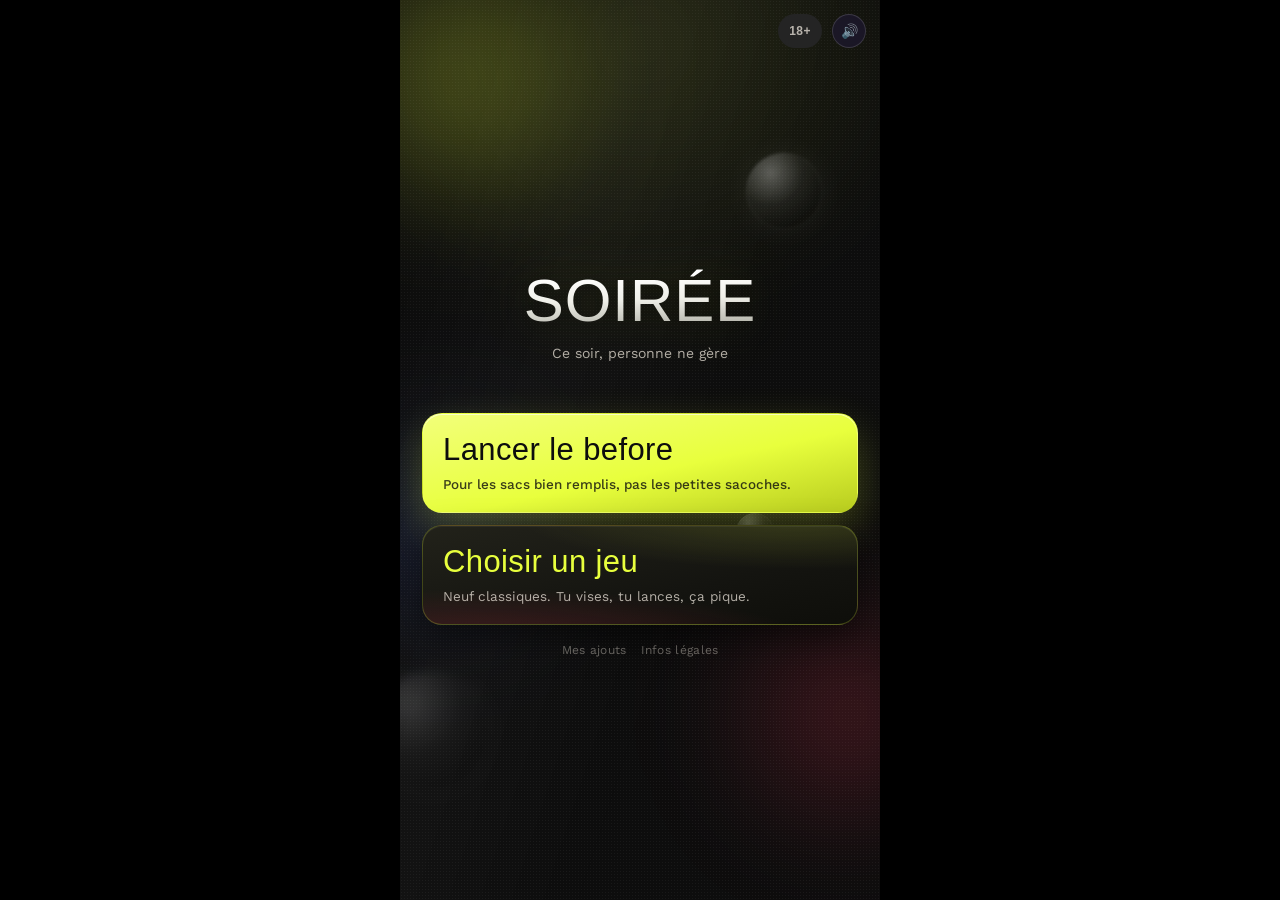
==== index.html @ c9530a35 "Une seule reprise, sur l'accueil, et deux entrées épurées Le bandeau « Reprendre : Joueur 1, Joueur " ====
<!DOCTYPE html>
<html lang="fr">
<head>
<meta charset="UTF-8">
<meta name="viewport" content="width=device-width, initial-scale=1.0, maximum-scale=1.0, user-scalable=no, viewport-fit=cover">
<title>Soirée</title>
<link rel="manifest" href="manifest.json">
<meta name="theme-color" content="#0D0D0D">
<link rel="apple-touch-icon" href="icons/icon-192.png">
<!-- Sans cette déclaration, le navigateur réclame /favicon.ico à la RACINE du domaine —
     soit hors du site quand il est publié dans un sous-dossier (GitHub Pages) : 404 à
     chaque chargement, et un onglet sans icône. -->
<link rel="icon" type="image/png" sizes="192x192" href="icons/icon-192.png">
<link rel="icon" type="image/png" sizes="512x512" href="icons/icon-512.png">
<!-- Sans ces deux balises, « Ajouter à l'écran d'accueil » sur iPhone ouvre l'app
     dans une fenêtre Safari avec sa barre d'adresse, au lieu du plein écran. -->
<meta name="apple-mobile-web-app-capable" content="yes">
<meta name="apple-mobile-web-app-status-bar-style" content="black-translucent">
<meta name="apple-mobile-web-app-title" content="Soirée">
<!-- Polices auto-hébergées (voir css/fonts.css) : une PWA doit garder sa typographie
     hors connexion, et les requêtes vers fonts.googleapis.com échouaient hors ligne. -->
<link rel="preload" href="fonts/anton-400-latin.woff2" as="font" type="font/woff2" crossorigin>
<link rel="preload" href="fonts/work-sans-latin.woff2" as="font" type="font/woff2" crossorigin>
<link rel="stylesheet" href="css/fonts.css">
<link rel="stylesheet" href="css/base.css">
<link rel="stylesheet" href="css/app.css">
<link rel="stylesheet" href="css/games-shared.css">
<link rel="stylesheet" href="css/games/palmier.css">
<link rel="stylesheet" href="css/games/bus.css">
<link rel="stylesheet" href="css/games/cible.css">
<link rel="stylesheet" href="css/games/purple.css">
<link rel="stylesheet" href="css/games/pmu.css">
<link rel="stylesheet" href="css/games/dice.css">
<link rel="stylesheet" href="css/games/pof.css">
<link rel="stylesheet" href="css/games/underdicateur.css">
<link rel="stylesheet" href="css/games/pilliers.css">
</head>
<body>
<div id="frame">

  <button id="sound-toggle-btn" onclick="Sound.toggle()">🔊</button>

  <div class="screen active" id="screen-home">
    <!-- Décor : des halos flous et des éclats posés derrière le contenu, jamais devant.
         L'écran d'accueil était un aplat noir avec deux rectangles ; il lui manquait de
         la profondeur. Tout est en pointer-events:none et en z-index négatif par rapport
         au contenu — rien ne peut intercepter un geste. -->
    <div class="home-decor" aria-hidden="true">
      <span class="hd-glow hd-glow-1"></span>
      <span class="hd-glow hd-glow-2"></span>
      <span class="hd-glow hd-glow-3"></span>
      <span class="hd-grain"></span>
      <span class="hd-beam"></span>
      <span class="hd-orb hd-orb-1"></span>
      <span class="hd-orb hd-orb-2"></span>
      <span class="hd-orb hd-orb-3"></span>
    </div>
    <div class="age-badge" onclick="openLegalScreen()">18+</div>
    <div class="home-content">
      <!-- Reprise d'une soirée interrompue. C'est la SEULE reprise de l'application, et
           elle n'existe que si une partie a réellement été lancée. La carte entière est
           le bouton : on ne peut pas la confondre avec une zone à remplir. -->
      <div id="resume-banner" class="resume-block hidden">
        <button class="resume-card" onclick="resumeSession()">
          <span class="resume-card-kicker">Soirée en cours</span>
          <span class="resume-card-action">Reprendre le before</span>
          <span class="resume-card-meta" id="resume-banner-text"></span>
        </button>
        <button class="resume-dismiss" onclick="dismissResumableSession()">Ignorer et repartir de zéro</button>
      </div>
      <div class="home-mark">
        <div class="hero-title">SOIRÉE</div>
        <div class="hero-tag">Ce soir, personne ne gère</div>
      </div>
      <div style="width:100%;">
        <!-- Deux entrées, pas plus. L'intensité du before n'est plus un choix offert au
             joueur : elle est pilotée par la trame du moteur (voir STRUCTURES et
             updateIntensityForIndex), qui fait monter et redescendre la pression toute
             seule au fil de la soirée. -->
        <button class="entry entry-primary" onclick="openLaunchEntry()">
          <span class="entry-glint" aria-hidden="true"></span>
          <span class="entry-name">Lancer le before</span>
          <span class="entry-tag">Pour les sacs bien remplis, pas les petites sacoches.</span>
        </button>
        <button class="entry entry-games" onclick="openGamesList()">
          <span class="entry-glint" aria-hidden="true"></span>
          <span class="entry-name">Choisir un jeu</span>
          <span class="entry-tag">Neuf classiques. Tu vises, tu lances, ça pique.</span>
        </button>
        <div class="home-links">
          <span onclick="openCustomScreen()">Mes ajouts</span>
          <span onclick="openLegalScreen()">Infos l&eacute;gales</span>
        </div>
      </div>
    </div>
  </div>

  <!-- Page de configuration unique : mode, durée, joueurs et prénoms sur un seul écran.
       Remplace l'ancien tunnel en trois étapes avec boutons "Suivant". -->
  <div class="screen scroll-screen" id="screen-setup">
    <div class="topnav"><div class="back-link" onclick="resetAll()">← Accueil</div></div>

    <div class="setup-page">
      <h2 class="setup-title">Réglages</h2>
      <div class="setup-subtitle">Le temps, le monde. Les prénoms si tu veux.</div>

      <!-- 2. Durée (uniquement pour le before) -->
      <div class="setup-block" id="setup-duration-block">
        <div class="setup-legend">Durée</div>
        <div class="seg" id="duration-seg"></div>
      </div>

      <!-- 3. Nombre de joueurs -->
      <div class="setup-block">
        <div class="setup-legend">Joueurs</div>
        <div class="counter">
          <button class="counter-btn" id="count-minus" onclick="changeCount(-1)" aria-label="Retirer un joueur">−</button>
          <div class="counter-value"><span id="player-count-label">4</span> <span class="counter-unit">joueurs</span></div>
          <button class="counter-btn" id="count-plus" onclick="changeCount(1)" aria-label="Ajouter un joueur">+</button>
        </div>
      </div>

      <!-- 4. Prénoms, directement dans la page -->
      <div class="setup-block">
        <div class="setup-legend">Prénoms <span class="setup-legend-hint">facultatif</span></div>
        <div class="name-rows" id="name-rows"></div>
      </div>
    </div>

    <!-- 5. Action principale -->
    <div class="setup-cta">
      <button class="btn btn-primary" id="setup-launch-btn" onclick="launchFromSetup()">Lancer le before</button>
    </div>
  </div>

  <div class="screen" id="screen-countdown">
    <div id="cd-number">3</div>
    <div class="eyebrow" style="margin-top:14px;">Préparez-vous</div>
  </div>

  <div class="screen" id="screen-main">
    <!-- Chemin de progression : décor d'arrière-plan, jamais interactif (pointer-events
         désactivé en CSS) pour ne pas capter les gestes destinés à la scène. -->
    <div class="trail" id="trail" aria-hidden="true"></div>
    <div class="topbar">
      <div class="topbar-row">
        <button class="top-btn" onclick="quitSessionToHome()">Accueil</button>
        <div class="topbar-right">
          <button class="top-btn" onclick="openAddPlayerOverlay()">+ <span class="label-long">Ajouter des </span>joueurs</button>
          <button class="top-btn icon-only" id="sound-inline-btn" onclick="Sound.toggle()" aria-label="Son">♪</button>
        </div>
      </div>
      <!-- Le temps restant n'est plus affiché : le chemin est le seul indicateur de
           progression globale. Seul le compteur de règles actives subsiste ici. -->
      <div class="topbar-secondary">
        <div id="rules-count-btn" class="rules-count-btn" style="display:none;" onclick="openRulesSheet()"></div>
      </div>
    </div>
    <div class="scene-wrap"><div class="scene" id="scene"></div></div>
    <!-- Commandes : une colonne stable, jamais recouverte par le décor.
         Le minuteur de manche n'apparaît que pour les activités qui imposent
         réellement un temps limite (voir renderItem). -->
    <div class="main-footer">
      <div class="footer-timer" id="ring-wrap">
        <svg width="44" height="44" viewBox="0 0 48 48" aria-hidden="true">
          <circle class="ring-bg" cx="24" cy="24" r="20"></circle>
          <circle class="ring-fg" id="ring-fg" cx="24" cy="24" r="20" stroke-dasharray="125.6" stroke-dashoffset="0"></circle>
        </svg>
        <div class="ring-label" id="ring-label">10</div>
      </div>
      <div class="footer-controls" id="footer-buttons"></div>
    </div>
  </div>

  <div class="screen" id="screen-special">
    <div class="special-glow"></div>
    <div id="special-eyebrow">Moment</div>
    <div id="special-icon"></div>
    <div id="special-text">—</div>
    <div id="special-recap" class="special-recap"></div>
  </div>

  <div class="screen" id="screen-pause">
    <svg width="26" height="26" viewBox="0 0 24 24" fill="none" stroke="currentColor" stroke-width="1.5"><rect x="6" y="4" width="4" height="16"/><rect x="14" y="4" width="4" height="16"/></svg>
    <div style="font-size:14px; letter-spacing:1px;">En pause</div>
    <button class="btn btn-primary" style="width:auto; padding:14px 30px;" onclick="closePause()">Reprendre</button>
  </div>

  <div class="screen scroll-screen" id="screen-end">
    <h2>Soirée terminée</h2>
    <div class="end-sub" id="end-duration">—</div>
    <div id="podium-wrap"></div>
    <div id="player-results-wrap"></div>
    <div id="stats-wrap"></div>
    <div class="spacer"></div>
    <button class="btn btn-primary" style="margin-bottom:10px;" onclick="playAgainSameConfig()">🔁 Rejouer</button>
    <div class="end-actions-row">
      <button class="btn btn-ghost" onclick="changeDuration()">Changer la durée</button>
      <button class="btn btn-ghost" onclick="openGamesList()">Choisir un jeu</button>
    </div>
    <button class="btn btn-ghost" style="margin-top:10px;" onclick="openRecapScreen()">Partager le récap</button>
    <div class="end-early-link" style="text-align:center;" onclick="resetAll()">Accueil</div>
    <div class="legal-footer" id="end-sanitaire"></div>
  </div>

  <div class="screen scroll-screen" id="screen-games-list">
    <div class="topnav"><div class="back-link" onclick="goTo('home')">← Accueil</div></div>
    <h2 style="font-size:22px; margin-bottom:4px;">Choisir un jeu</h2>
    <div id="games-filter-wrap" class="games-filter-wrap"></div>
    <div id="games-filter-hint" class="games-filter-hint"></div>
    <div id="games-list-wrap" class="games-scene"></div>
    <div class="games-nav">
      <div class="games-nav-btn" onclick="scrollGamesScene(-1)" aria-label="Jeu précédent">←</div>
      <div class="games-nav-btn" onclick="scrollGamesScene(1)" aria-label="Jeu suivant">→</div>
    </div>
    <button class="games-index-toggle" id="games-index-toggle" onclick="toggleGamesIndex()">Tous les jeux</button>
    <div id="games-index" class="games-index"></div>
  </div>

  <div class="screen scroll-screen" id="screen-game-detail">
    <div class="topnav"><div class="back-link" onclick="goTo('games-list')">← Les jeux</div></div>
    <h2 id="gd-name" style="font-size:22px; margin-bottom:14px;">—</h2>
    <div class="game-detail-meta" id="gd-meta"></div>
    <div class="game-desc" id="gd-desc"></div>
    <div id="gd-rules"></div>
    <div id="gd-play-wrap" class="hidden" style="margin-top:20px;"></div>
  </div>

  <!-- Palmier Setup -->
  <!-- Palmier Game -->
  <div class="screen" id="screen-palmier">
    <div class="game-topbar">
      <div class="game-topbar-row">
        <button class="top-btn" onclick="goTo('home')">Accueil</button>
        <div class="game-topbar-right">
          <button class="top-btn icon-only" onclick="showRulesOverlay('palmier')" aria-label="Règles">?</button>
        </div>
      </div>
      <div class="game-badges">
        <div class="badge"><span class="bv" id="palm-kings-count">0</span>/4 Rois</div>
        <div class="badge"><span class="bv" id="palm-collapse-count">0</span>/5 chutes</div>
      </div>
    </div>
    <div id="palm-status-bar" class="game-status"></div>
    <div class="game-board" id="palm-body">
      <!-- Dynamic content injected here -->
    </div>
    <div class="game-footer" id="palm-footer"></div>
  </div>

  <!-- Bus Setup -->
  <!-- Bus Game -->
  <div class="screen" id="screen-bus">
    <div class="game-topbar">
      <div class="game-topbar-row">
        <button class="top-btn" onclick="goTo('home')">Accueil</button>
        <div class="game-topbar-right">
          <button class="top-btn icon-only" onclick="showRulesOverlay('bus')" aria-label="Règles">?</button>
        </div>
      </div>
      <div class="game-badges">
        <div class="palm-badges" id="bus-header-info"></div>
      </div>
    </div>
    <div class="game-board" id="bus-body"></div>
    <div class="game-footer" id="bus-footer"></div>
  </div>

  <!-- Cible Setup -->
  <!-- Cible Game -->
  <div class="screen" id="screen-cible">
    <div class="game-topbar">
      <div class="game-topbar-row">
        <button class="top-btn" onclick="goTo('home')">Accueil</button>
        <div class="game-topbar-right">
          <button class="top-btn icon-only" onclick="showRulesOverlay('cible')" aria-label="Règles">?</button>
        </div>
      </div>
      <div class="game-badges">
        <div class="palm-badges" id="cible-header"></div>
      </div>
    </div>
    <div class="game-board" id="cible-body"></div>
    <div class="game-footer" id="cible-footer"></div>
  </div>

  <!-- Purple Setup -->
  <!-- Purple Game -->
  <div class="screen" id="screen-purple">
    <div class="game-topbar">
      <div class="game-topbar-row">
        <button class="top-btn" onclick="goTo('home')">Accueil</button>
        <div class="game-topbar-right">
          <button class="top-btn icon-only" onclick="showRulesOverlay('purple')" aria-label="Règles">?</button>
        </div>
      </div>
      <div class="game-badges">
        <div class="palm-badges" id="purple-header"></div>
      </div>
    </div>
    <div class="game-board" id="purple-body"></div>
    <div class="game-footer" id="purple-footer"></div>
  </div>

  <!-- PMU Setup -->
  <!-- PMU Betting -->
  <div class="screen" id="screen-pmu-bet">
    <div class="game-topbar">
      <div class="game-topbar-row">
        <button class="top-btn" onclick="pmuSetup()">← Retour</button>
        <div class="game-topbar-right">
          <button class="top-btn" onclick="goTo('home')">Accueil</button>
        </div>
      </div>
    </div>
    <div class="game-board" id="pmu-bet-body"></div>
    <div class="game-footer" id="pmu-bet-footer"></div>
  </div>

  <!-- PMU Race -->
  <div class="screen" id="screen-pmu">
    <div class="game-topbar">
      <div class="game-topbar-row">
        <button class="top-btn" onclick="goTo('home')">Accueil</button>
        <div class="game-topbar-right">
          <button class="top-btn icon-only" onclick="showRulesOverlay('pmu')" aria-label="Règles">?</button>
        </div>
      </div>
      <div class="game-badges">
        <div class="palm-badges" id="pmu-header"></div>
      </div>
    </div>
    <div class="game-board" id="pmu-body" style="padding:0 10px;"></div>
    <div class="game-footer" id="pmu-footer"></div>
  </div>

  <!-- Pile ou Face Mode Selection -->
  <div class="screen" id="screen-pof-mode">
    <div class="game-topbar">
      <div class="game-topbar-row">
        <button class="top-btn" onclick="pofSetup()">← Retour</button>
        <div class="game-topbar-right">
          <button class="top-btn" onclick="goTo('home')">Accueil</button>
        </div>
      </div>
    </div>
    <div class="game-board" id="pof-mode-body"></div>
    <div class="game-footer" id="pof-mode-footer"></div>
  </div>

  <!-- Pile ou Face Game -->
  <div class="screen" id="screen-pof">
    <div class="game-topbar">
      <div class="game-topbar-row">
        <button class="top-btn" onclick="goTo('home')">Accueil</button>
        <div class="game-topbar-right">
          <button class="top-btn icon-only" onclick="showRulesOverlay('pof')" aria-label="Règles">?</button>
        </div>
      </div>
      <div class="game-badges">
        <div class="palm-badges" id="pof-header"></div>
      </div>
    </div>
    <div class="game-board" id="pof-body"></div>
    <div class="game-footer" id="pof-footer"></div>
  </div>

  <!-- Duel de Dés — la saisie passe par la page de configuration unique (bornes 2-2
       lues dans le catalogue), il n'y a donc plus d'écran de prénoms dédié ici. -->
  <div class="screen" id="screen-des">
    <div class="game-topbar">
      <div class="game-topbar-row">
        <button class="top-btn" onclick="goTo('home')">Accueil</button>
        <div class="game-topbar-right">
          <button class="top-btn icon-only" onclick="showRulesOverlay('des')" aria-label="Règles">?</button>
        </div>
      </div>
    </div>
    <div class="duel" id="des-body"></div>
    <div class="duel-footer" id="des-footer"></div>
  </div>

  <!-- UnderDicateur Setup -->
  <!-- UnderDicateur -->
  <div class="screen" id="screen-und">
    <div class="game-topbar">
      <div class="game-topbar-row">
        <button class="top-btn" onclick="goTo('home')">Accueil</button>
        <div class="game-topbar-right">
          <button class="top-btn icon-only" onclick="showRulesOverlay('underdicateur')" aria-label="Règles">?</button>
        </div>
      </div>
      <div class="game-badges">
        <div class="palm-badges" id="und-header"></div>
      </div>
    </div>
    <div class="game-board" id="und-body"></div>
    <div class="game-footer" id="und-footer"></div>
  </div>

  <!-- Les Pilliers Setup -->
  <!-- Les Pilliers Game -->
  <div class="screen" id="screen-pilliers">
    <div class="game-topbar">
      <div class="game-topbar-row">
        <button class="top-btn" onclick="goTo('home')">Accueil</button>
        <div class="game-topbar-right">
          <button class="top-btn icon-only" onclick="showRulesOverlay('pilliers')" aria-label="Règles">?</button>
        </div>
      </div>
      <div class="game-badges">
        <div class="palm-badges" id="pil-header"></div>
      </div>
    </div>
    <div class="game-board" id="pil-body"></div>
    <div class="game-footer" id="pil-footer"></div>
  </div>

  <!-- Mentions l&eacute;gales, donn&eacute;es et conditions -->
  <div class="screen scroll-screen" id="screen-legal">
    <div class="topnav"><div class="back-link" onclick="goTo('home')">&larr; Accueil</div></div>
    <h2 style="font-size:22px;">Informations l&eacute;gales</h2>
    <div class="step-sub" style="margin-bottom:24px;">&Eacute;diteur, donn&eacute;es personnelles et conditions d&rsquo;utilisation</div>
    <div id="legal-body"></div>
    <button class="btn btn-ghost" id="legal-erase-btn" onclick="eraseAllData()" style="margin-top:8px;">Effacer toutes mes donn&eacute;es</button>
    <div class="step-sub" id="legal-erase-note" style="margin-top:10px;">Historique, r&egrave;gles perso, pr&eacute;f&eacute;rences et soir&eacute;e en cours.</div>
    <div class="legal-footer" id="legal-sanitaire"></div>
  </div>

  <!-- Partage de configuration (lien + QR code) -->
  <div class="screen scroll-screen" id="screen-share">
    <div class="topnav"><div class="back-link" onclick="goTo('setup')">← Retour</div></div>
    <h2 style="font-size:20px; margin-bottom:4px;">Partager cette soirée</h2>
    <div class="step-sub" style="margin-bottom:22px;">Envoie ce lien ou fais scanner le QR code : joueurs, durée et intensité seront pré-remplis.</div>
    <div id="share-qr-wrap" class="share-qr-wrap"></div>
    <div class="field-row" style="margin:18px 0 6px;">
      <input type="text" id="share-url-field" class="name-input" readonly style="flex:1; margin-bottom:0;">
    </div>
    <button class="btn btn-primary" onclick="copyShareUrl()">Copier le lien</button>
    <div class="step-sub" id="share-copy-feedback" style="text-align:center; margin-top:10px; margin-bottom:0;"></div>
  </div>

  <!-- Carte-souvenir (image partageable) -->
  <div class="screen scroll-screen" id="screen-recap">
    <div class="topnav"><div class="back-link" onclick="goTo('end')">← Retour</div></div>
    <h2 style="font-size:20px; margin-bottom:16px;">Récap de la soirée</h2>
    <div id="recap-preview" class="recap-preview"></div>
    <div class="spacer"></div>
    <button class="btn btn-ghost" style="margin-bottom:10px;" onclick="downloadRecapImage()">Télécharger l'image</button>
    <button class="btn btn-primary" onclick="shareRecapImage()">Partager</button>
  </div>

  <!-- Contenu personnalisé (mode solo custom) -->
  <div class="screen scroll-screen" id="screen-custom">
    <div class="topnav"><div class="back-link" onclick="goTo('home')">← Accueil</div></div>
    <h2 style="font-size:20px; margin-bottom:4px;">Mes ajouts</h2>
    <div class="step-sub" style="margin-bottom:18px;">Ajoute tes propres règles et défis. {p1} et {p2} sont remplacés par des prénoms tirés au hasard.</div>

    <h3 style="font-size:15px; margin-bottom:8px;">Règles perso</h3>
    <div class="field-row" style="margin-bottom:10px; gap:8px;">
      <input type="text" id="custom-rule-field" class="name-input" placeholder="Ex : Interdit de dire « soirée »" style="flex:1; margin-bottom:0;">
      <select id="custom-rule-tier" class="tier-select">
        <option value="0">Soft</option>
        <option value="1">Fun</option>
        <option value="2">Chaos</option>
      </select>
    </div>
    <button class="btn btn-ghost" style="margin-bottom:16px;" onclick="submitCustomRule()">Ajouter la règle</button>
    <div id="custom-rules-list" class="chips" style="flex-direction:column; margin-bottom:24px;"></div>

    <h3 style="font-size:15px; margin-bottom:8px;">Défis perso</h3>
    <div class="field-row" style="margin-bottom:10px; gap:8px;">
      <input type="text" id="custom-challenge-field" class="name-input" placeholder="Ex : {p1}, fais rire {p2}" style="flex:1; margin-bottom:0;">
      <select id="custom-challenge-tier" class="tier-select">
        <option value="0">Soft</option>
        <option value="1">Fun</option>
        <option value="2">Chaos</option>
      </select>
    </div>
    <button class="btn btn-ghost" style="margin-bottom:16px;" onclick="submitCustomChallenge()">Ajouter le défi</button>
    <div id="custom-challenges-list" class="chips" style="flex-direction:column;"></div>
  </div>

  <!-- Rules Overlay -->
  <div id="rules-overlay" class="rules-overlay hidden" onclick="closeRulesOverlay()">
    <div class="rules-modal" onclick="event.stopPropagation()">
      <div style="display:flex;justify-content:space-between;align-items:center;margin-bottom:12px;">
        <div style="font-family:Anton,sans-serif;font-size:18px;" id="rules-overlay-title">Règles</div>
        <div style="cursor:pointer;color:var(--text-dim);font-size:18px;" onclick="closeRulesOverlay()">✕</div>
      </div>
      <div id="rules-overlay-content"></div>
    </div>
  </div>

  <!-- Soirée déjà en cours : choix explicite plutôt qu'une reprise silencieuse -->
  <div id="session-conflict-overlay" class="rules-overlay hidden">
    <div class="rules-modal" onclick="event.stopPropagation()" style="text-align:center;">
      <div style="font-family:Anton,sans-serif;font-size:19px;margin-bottom:10px;">Soirée en cours</div>
      <p id="session-conflict-text" style="color:var(--text-dim);font-size:14px;line-height:1.5;margin:0 0 22px;"></p>
      <button class="btn btn-primary" style="margin-bottom:10px;" onclick="conflictResume()">Reprendre cette soirée</button>
      <button class="btn btn-ghost" onclick="conflictRestart()">Recommencer une nouvelle</button>
    </div>
  </div>

  <!-- Gérer les joueurs en cours de partie (bouton + de la topbar) -->
  <!-- Ajout de joueurs : panneau depuis le bas, partie suspendue pendant la saisie -->
  <div id="players-sheet" class="rules-sheet" onclick="closeAddPlayerOverlay()">
    <div class="rules-sheet-panel" onclick="event.stopPropagation()">
      <div class="rules-sheet-grab"></div>
      <div class="rules-sheet-title">Joueurs</div>
      <div class="players-sheet-hint" id="players-sheet-hint"></div>
      <div id="session-players-list" style="margin:14px 0 16px;"></div>
      <input class="name-input" id="add-player-field" placeholder="Prénom, puis Entrée" maxlength="16" autocomplete="off">
      <button class="btn btn-primary" style="margin-top:12px;" onclick="closeAddPlayerOverlay()">Reprendre la partie</button>
    </div>
  </div>

  <!-- Panneau des règles actives, coulissant depuis le bas -->
  <div id="rules-sheet" class="rules-sheet" onclick="closeRulesSheet()">
    <div class="rules-sheet-panel" onclick="event.stopPropagation()">
      <div class="rules-sheet-grab"></div>
      <div class="rules-sheet-title">Règles actives</div>
      <div id="rules-sheet-list"></div>
      <button class="btn btn-ghost" style="margin-top:16px;" onclick="closeRulesSheet()">Fermer</button>
    </div>
  </div>

</div>

<script src="js/data/content.js"></script>
<script src="js/data/games-catalog.js"></script>
<script src="js/data/game-art.js"></script>
<script src="js/data/game-posters.js"></script>
<script src="js/data/underdicateur-words.js"></script>
<script src="js/core/state.js"></script>
<script src="js/core/audio.js"></script>
<script src="js/core/confetti.js"></script>
<script src="js/core/navigation.js"></script>
<script src="js/core/setup-wizard.js"></script>
<script src="js/core/custom-content.js"></script>
<script src="js/core/sober-mode.js"></script>
<script src="js/core/scenes.js"></script>
<script src="js/core/session-engine.js"></script>
<script src="js/core/persistence.js"></script>
<script src="js/core/display-mode.js"></script>
<script src="js/core/legal.js"></script>
<script src="js/lib/qrcode.js"></script>
<script src="js/core/share.js"></script>
<script src="js/core/recap-card.js"></script>
<script src="js/games/shared-cards.js"></script>
<script src="js/games/palmier.js"></script>
<script src="js/games/bus.js"></script>
<script src="js/games/cible.js"></script>
<script src="js/games/purple.js"></script>
<script src="js/games/pmu.js"></script>
<script src="js/games/pof.js"></script>
<script src="js/games/des.js"></script>
<script src="js/games/underdicateur.js"></script>
<script src="js/games/pilliers.js"></script>
<script>
  // Initialisation au chargement : applique un lien de config partagé s'il y en a un
  // (prioritaire), sinon propose de reprendre une soirée interrompue. Restaure aussi
  // les préférences visuelles persistées. Plus de barrière d'âge bloquante : l'accueil
  // s'affiche directement, avec juste le badge 18+ (voir screen-home).
  applyTvModeClass();
  renderSanitaryNotices();
  const hadSharedConfig = applySharedConfigFromUrl();
  if(!hadSharedConfig) checkForResumableSession();

  // Enregistre le service worker pour le mode hors-ligne (voir sw.js). Échoue
  // silencieusement sur file:// ou http non-localhost (contexte non sécurisé) : l'app
  // reste utilisable en ligne, seul le cache offline n'est pas actif.
  if('serviceWorker' in navigator){
    navigator.serviceWorker.register('./sw.js').catch(()=>{});
  }
</script>
</body>
</html>
---- css/fonts.css ----
/* Polices auto-hébergées.
   Auparavant chargées depuis fonts.googleapis.com : l'app est une PWA censée tourner
   hors connexion, or ces requêtes tierces échouent dès qu'on est hors ligne — les titres
   retombaient alors sur une police système, et toute la direction typographique avec.
   Les fichiers sont dans fonts/ et précachés par le service worker.
   Sous-ensembles latin + latin-ext uniquement (app en français). */
/* latin-ext */
@font-face {
  font-family: 'Anton';
  font-style: normal;
  font-weight: 400;
  font-display: swap;
  src: url(../fonts/anton-400-latin-ext.woff2) format('woff2');
  unicode-range: U+0100-02BA, U+02BD-02C5, U+02C7-02CC, U+02CE-02D7, U+02DD-02FF, U+0304, U+0308, U+0329, U+1D00-1DBF, U+1E00-1E9F, U+1EF2-1EFF, U+2020, U+20A0-20AB, U+20AD-20C0, U+2113, U+2C60-2C7F, U+A720-A7FF;
}
/* latin */

@font-face {
  font-family: 'Anton';
  font-style: normal;
  font-weight: 400;
  font-display: swap;
  src: url(../fonts/anton-400-latin.woff2) format('woff2');
  unicode-range: U+0000-00FF, U+0131, U+0152-0153, U+02BB-02BC, U+02C6, U+02DA, U+02DC, U+0304, U+0308, U+0329, U+2000-206F, U+20AC, U+2122, U+2191, U+2193, U+2212, U+2215, U+FEFF, U+FFFD;
}
/* latin-ext */

@font-face {
  font-family: 'IBM Plex Mono';
  font-style: normal;
  font-weight: 400;
  font-display: swap;
  src: url(../fonts/ibm-plex-mono-400-latin-ext.woff2) format('woff2');
  unicode-range: U+0100-02BA, U+02BD-02C5, U+02C7-02CC, U+02CE-02D7, U+02DD-02FF, U+0304, U+0308, U+0329, U+1D00-1DBF, U+1E00-1E9F, U+1EF2-1EFF, U+2020, U+20A0-20AB, U+20AD-20C0, U+2113, U+2C60-2C7F, U+A720-A7FF;
}
/* latin */

@font-face {
  font-family: 'IBM Plex Mono';
  font-style: normal;
  font-weight: 400;
  font-display: swap;
  src: url(../fonts/ibm-plex-mono-400-latin.woff2) format('woff2');
  unicode-range: U+0000-00FF, U+0131, U+0152-0153, U+02BB-02BC, U+02C6, U+02DA, U+02DC, U+0304, U+0308, U+0329, U+2000-206F, U+20AC, U+2122, U+2191, U+2193, U+2212, U+2215, U+FEFF, U+FFFD;
}
/* latin-ext */

@font-face {
  font-family: 'IBM Plex Mono';
  font-style: normal;
  font-weight: 500;
  font-display: swap;
  src: url(../fonts/ibm-plex-mono-500-latin-ext.woff2) format('woff2');
  unicode-range: U+0100-02BA, U+02BD-02C5, U+02C7-02CC, U+02CE-02D7, U+02DD-02FF, U+0304, U+0308, U+0329, U+1D00-1DBF, U+1E00-1E9F, U+1EF2-1EFF, U+2020, U+20A0-20AB, U+20AD-20C0, U+2113, U+2C60-2C7F, U+A720-A7FF;
}
/* latin */

@font-face {
  font-family: 'IBM Plex Mono';
  font-style: normal;
  font-weight: 500;
  font-display: swap;
  src: url(../fonts/ibm-plex-mono-500-latin.woff2) format('woff2');
  unicode-range: U+0000-00FF, U+0131, U+0152-0153, U+02BB-02BC, U+02C6, U+02DA, U+02DC, U+0304, U+0308, U+0329, U+2000-206F, U+20AC, U+2122, U+2191, U+2193, U+2212, U+2215, U+FEFF, U+FFFD;
}
/* latin-ext */

@font-face {
  font-family: 'Work Sans';
  font-style: normal;
  font-weight: 400 700;
  font-display: swap;
  src: url(../fonts/work-sans-latin-ext.woff2) format('woff2');
  unicode-range: U+0100-02BA, U+02BD-02C5, U+02C7-02CC, U+02CE-02D7, U+02DD-02FF, U+0304, U+0308, U+0329, U+1D00-1DBF, U+1E00-1E9F, U+1EF2-1EFF, U+2020, U+20A0-20AB, U+20AD-20C0, U+2113, U+2C60-2C7F, U+A720-A7FF;
}
/* latin */

@font-face {
  font-family: 'Work Sans';
  font-style: normal;
  font-weight: 400 700;
  font-display: swap;
  src: url(../fonts/work-sans-latin.woff2) format('woff2');
  unicode-range: U+0000-00FF, U+0131, U+0152-0153, U+02BB-02BC, U+02C6, U+02DA, U+02DC, U+0304, U+0308, U+0329, U+2000-206F, U+20AC, U+2122, U+2191, U+2193, U+2212, U+2215, U+FEFF, U+FFFD;
}
---- css/base.css ----
:root{
  --bg: #0D0D0D;
  --surface: #1A1A1A;
  --surface-2: #242424;
  --line: rgba(255,255,255,0.14);
  --accent: #E8FF3D;
  --accent-bright: #F2FF7A;
  --accent-deep: #B8CC1F;
  --sage: #8FE8A8;
  --clay: #FF3B5C;
  --text: #FFF8ED;
  --text-dim: rgba(255,248,237,0.68);
  --text-faint: rgba(255,248,237,0.42);
  /* Palette disciplinée façon affiche : la plupart des tickets partagent la même
     signature jaune acide (Défi, Mini-jeu), la Règle prend le blanc chaud (calme,
     persistant), la Question reste sur le noir (contemplatif). Le rose vif n'est
     JAMAIS utilisé ailleurs que sur les Moments/Surprises — c'est la couleur
     secondaire "ponctuelle" de la direction artistique, une rupture volontaire. */
  --type-defi: #E8FF3D;
  --type-vote: #1A1A1A;
  --type-regle: #FFF8ED;
  --type-mini: #E8FF3D;
  --type-moment: #FF3B5C;
  --ink-on-light: #0D0D0D;
  --ink-on-dark: #FFF8ED;
}
*{box-sizing:border-box; -webkit-tap-highlight-color: transparent;}
html,body{margin:0; padding:0; height:100%; background:#000;}
body{font-family:'Work Sans', sans-serif; color:var(--text); overflow:hidden; display:flex; align-items:center; justify-content:center;}
#frame{width:100%; max-width:480px; height:100vh; height:100dvh; background:var(--bg); position:relative; overflow:hidden;}
.screen{position:absolute; inset:0; display:none; flex-direction:column; padding:32px 24px; box-sizing:border-box;}
.screen.active{display:flex;}
h1,h2,h3{font-family:'Anton', sans-serif; font-weight:700; margin:0;}
.eyebrow{font-size:11px; letter-spacing:2.5px; text-transform:uppercase; color:var(--text-faint);}
/* Une seule famille de boutons dans toute l'app : rectangle aux angles modérément
   arrondis, contour fin, relief donné par un liseré clair en haut et une ombre portée.
   Les mini-jeux écrivent .btn/.btn-primary/.btn-ghost dans leurs commandes : les aligner
   ici met tout l'ensemble d'accord, sans réécrire chaque jeu. */
.btn{border:1px solid var(--line); border-radius:15px; padding:18px 20px; min-height:56px;
  font-family:'Work Sans', sans-serif; font-size:16px; font-weight:600; cursor:pointer; width:100%;
  background:var(--surface-2); color:var(--text);
  box-shadow:0 1px 0 rgba(255,255,255,0.06) inset, 0 6px 16px rgba(0,0,0,0.4);
  transition: transform .12s cubic-bezier(.34,1.56,.64,1), opacity .15s ease, background .15s ease;}
.btn:active{transform:scale(0.975);}
.btn:disabled{opacity:0.4; cursor:default;}
.btn:disabled:active{transform:none;}
.btn-primary{border-color:transparent; color:var(--ink-on-light); font-weight:700;
  background:linear-gradient(178deg, var(--accent-bright), var(--accent) 62%, var(--accent-deep));
  box-shadow:0 1px 0 rgba(255,255,255,0.5) inset, 0 8px 20px rgba(232,255,61,0.18);}
.btn-ghost{background:rgba(255,255,255,0.035); border:1px solid var(--line); color:var(--text-dim);
  font-weight:500; box-shadow:0 1px 0 rgba(255,255,255,0.04) inset;}
.btn-ghost:active{background:rgba(255,255,255,0.08);}
.spacer{flex:1;}
#screen-setup{overflow:hidden;}
#screen-setup > .step{position:relative; z-index:1;}
.hidden{display:none !important;}
---- css/app.css ----
/* Sound toggle */
#sound-toggle-btn{position:absolute; top:14px; right:14px; z-index:999; width:34px; height:34px; border-radius:50%; border:1px solid var(--line); background:rgba(30,24,48,0.72); color:var(--text-dim); font-size:14px; display:flex; align-items:center; justify-content:center; cursor:pointer; backdrop-filter:blur(4px);}
#sound-toggle-btn:active{transform:scale(0.92);}
/* Pas de doublon : un écran qui porte sa propre barre (le before, un mini-jeu repris)
   a déjà ses accès Accueil/son — voir la classe posée par goTo(). */
#frame.has-own-topbar #sound-toggle-btn{display:none;}

/* Home */
#screen-home{padding:0; overflow:hidden;}
/* Éclairage rasant plutôt que des disques rayés : la lumière vient du haut, le bas
   reste dans le noir charbon. Aucune forme dure, rien qui découpe l'écran. */
#screen-home::before{content:''; position:absolute; top:-30%; left:50%; transform:translateX(-50%); width:150%; height:70%; background:radial-gradient(ellipse at center, var(--accent) 0%, transparent 62%); opacity:0.10; filter:blur(30px); pointer-events:none; z-index:0;}
.home-content{position:relative; z-index:1; height:100%; display:flex; flex-direction:column; align-items:center; justify-content:center; gap:clamp(26px,6vh,52px); padding:58px 22px 34px; box-sizing:border-box; text-align:center;}
.home-mark{display:flex; flex-direction:column; align-items:center;}
.hero-title{font-family:'Anton', sans-serif; font-weight:400; font-size:60px; letter-spacing:1px; line-height:1.14;
  background:linear-gradient(178deg, #FFFFFF 14%, #EFEFE8 48%, #9D9D92 100%);
  -webkit-background-clip:text; background-clip:text; color:transparent; -webkit-text-fill-color:transparent;
  filter:drop-shadow(0 3px 10px rgba(0,0,0,0.6)) drop-shadow(0 0 26px rgba(232,255,61,0.14));}
.hero-tag{font-size:14px; letter-spacing:0; text-transform:none; color:var(--text-dim); margin-top:10px; text-align:center; font-family:'Work Sans',sans-serif;}

/* --- DÉCOR DE L'ACCUEIL ------------------------------------------------------------
   L'accueil était un aplat noir : deux rectangles posés sur du vide. On lui donne de la
   profondeur avec trois halos flous très lents, un faisceau rasant, quelques éclats
   sphériques et un grain fin. Tout est purement décoratif : conteneur en z-index 0 et
   pointer-events:none, le contenu passe au-dessus en z-index 1. Rien ne peut donc
   recouvrir un bouton ni intercepter un geste.
   Les animations tournent entre 17 et 26 s et ne descendent jamais sous 0.55 d'opacité :
   ça respire, ça ne clignote pas. */
.home-decor{position:absolute; inset:0; z-index:0; pointer-events:none; overflow:hidden;}
.hd-glow{position:absolute; border-radius:50%; filter:blur(52px);}
.hd-glow-1{width:340px; height:340px; top:-90px; left:-110px;
  background:radial-gradient(circle, rgba(232,255,61,0.30), transparent 68%);}
.hd-glow-2{width:300px; height:300px; bottom:4%; right:-120px;
  background:radial-gradient(circle, rgba(255,59,92,0.26), transparent 68%);}
.hd-glow-3{width:260px; height:260px; top:44%; left:-90px;
  background:radial-gradient(circle, rgba(90,120,255,0.22), transparent 70%);}

/* Faisceau rasant : une diagonale claire, très diffuse, qui donne un sens à la lumière. */
.hd-beam{position:absolute; top:-30%; left:-10%; width:80%; height:160%;
  transform:rotate(18deg); filter:blur(26px); opacity:0.5;
  background:linear-gradient(90deg, transparent, rgba(255,255,255,0.055) 45%, transparent);}

/* Éclats : des sphères satinées hors focus, comme des objets posés loin derrière. */
.hd-orb{position:absolute; border-radius:50%;
  background:radial-gradient(circle at 32% 26%, rgba(255,255,255,0.30), rgba(255,255,255,0.06) 42%, rgba(255,255,255,0.02) 62%, transparent 74%);
  box-shadow:0 0 34px rgba(255,255,255,0.06), 0 0 0 1px rgba(255,255,255,0.05) inset;}
.hd-orb-1{width:76px; height:76px; top:17%; right:12%; filter:blur(1.5px);}
.hd-orb-2{width:38px; height:38px; top:57%; right:22%; filter:blur(0.6px); opacity:0.75;}
.hd-orb-3{width:120px; height:120px; bottom:12%; left:-30px; filter:blur(5px); opacity:0.5;}

/* Grain : une trame très fine qui casse le dégradé et évite l'aplat plastique. */
.hd-grain{position:absolute; inset:0; opacity:0.05; mix-blend-mode:overlay;
  background-image:radial-gradient(rgba(255,255,255,0.9) 0.5px, transparent 0.5px);
  background-size:3px 3px;}

@media (prefers-reduced-motion: no-preference){
  .hd-glow-1{animation:hdDrift1 22s ease-in-out infinite;}
  .hd-glow-2{animation:hdDrift2 26s ease-in-out infinite;}
  .hd-glow-3{animation:hdDrift1 19s ease-in-out infinite reverse;}
  .hd-beam{animation:hdBeam 17s ease-in-out infinite;}
  .hd-orb-1{animation:hdPulse 13s ease-in-out infinite;}
  .hd-orb-3{animation:hdPulse 18s ease-in-out infinite reverse;}
  @keyframes hdDrift1{ 0%,100%{ transform:translate(0,0) scale(1); opacity:0.95; }
                       50%{ transform:translate(26px,34px) scale(1.12); opacity:0.7; } }
  @keyframes hdDrift2{ 0%,100%{ transform:translate(0,0) scale(1.06); opacity:0.8; }
                       50%{ transform:translate(-30px,-26px) scale(0.94); opacity:1; } }
  @keyframes hdBeam{ 0%,100%{ transform:rotate(18deg) translateX(-8%); opacity:0.4; }
                     50%{ transform:rotate(18deg) translateX(16%); opacity:0.62; } }
  @keyframes hdPulse{ 0%,100%{ transform:translateY(0); opacity:0.8; }
                      50%{ transform:translateY(-14px); opacity:0.55; } }
}

.mark{display:flex; flex-direction:column; align-items:center; gap:14px;}
.mark-dot{width:46px; height:46px; border-radius:50%; border:1px solid var(--accent); display:flex; align-items:center; justify-content:center;}
.mark-name{font-size:13px; letter-spacing:4px; color:var(--text-dim);}

/* Les deux cartes d'accueil ont un format bien arrondi et dynamique, distinct du style
   ticket utilisé ailleurs dans l'app — ce sont les deux portes
   d'entrée de l'appli, elles doivent se remarquer immédiatement. */
.mode-card{width:100%; border:none; border-radius:24px; padding:28px 26px; text-align:left; background:var(--surface-2); margin-bottom:14px; cursor:pointer; box-shadow:0 4px 16px rgba(0,0,0,0.35); transition:transform .12s cubic-bezier(.34,1.56,.64,1);}
.mode-card:active{transform:scale(0.96);}
.mode-card .mode-icon{font-size:32px; line-height:1; margin-bottom:10px;}
.mode-card .mode-name{font-family:'Anton', sans-serif; font-size:21px; font-weight:700; color:var(--text); line-height:1.25;}
.mode-card .mode-tag{font-family:'Work Sans',sans-serif; font-size:13.5px; color:var(--text-dim); margin-top:6px; line-height:1.35;}
.mode-card.primary{background:linear-gradient(135deg, var(--accent-bright), var(--accent)); box-shadow:0 8px 24px rgba(232,255,61,0.35);}
.mode-card.primary .mode-name{color:var(--ink-on-light);}
.mode-card.primary .mode-tag{color:rgba(13,13,13,0.72);}

.topnav{display:flex; align-items:center; gap:10px; margin-bottom:18px;}
.back-link{font-size:13px; color:var(--text-dim); cursor:pointer; display:flex; align-items:center; gap:5px;}

.scroll-screen{overflow-y:auto; -webkit-overflow-scrolling:touch;}
.scroll-screen::-webkit-scrollbar{display:none;}

/* Games list / detail */
/* --- BIBLIOTHÈQUE : scène de présentation pleine largeur ---------------------------
   Plus de grand panneau coloré : l'objet est posé sur le fond de l'app, éclairé par un
   halo dont la teinte vient du jeu. Le texte et le bouton sont hiérarchisés dessous. */
.games-scene{display:flex; gap:0; overflow-x:auto; scroll-snap-type:x mandatory; -webkit-overflow-scrolling:touch; scrollbar-width:none; margin:0 -24px;}
.games-scene::-webkit-scrollbar{display:none;}
.game-stage{flex:0 0 100%; scroll-snap-align:center; display:flex; flex-direction:column; align-items:center; text-align:center; padding:4px 30px 0; background:none; border:none; border-radius:0; cursor:pointer;}

/* --- LA SCÈNE DE PRÉSENTATION ------------------------------------------------------
   Chaque jeu est présenté par SON objet (voir game-posters.js), posé dans une vraie
   scène : un sol qui reçoit l'objet, une lumière rasante venue du haut-gauche, une
   ombre de contact au sol, et un halo teinté par le jeu. C'est ce trio — appui,
   lumière, ombre — qui fait qu'un objet paraît posé quelque part plutôt que collé sur
   un fond. */
.game-stage-object{position:relative; width:100%; height:212px; display:flex;
  align-items:center; justify-content:center; background:none; perspective:800px;}

/* Le halo, teinté par le jeu. */
.game-stage-object::before{content:''; position:absolute; top:6%; left:50%;
  transform:translateX(-50%); width:78%; height:76%; border-radius:50%;
  background:var(--stage-glow, var(--accent)); opacity:0.15; filter:blur(38px);}
/* Le sol : une ellipse sombre et floue, juste sous l'objet. */
.game-stage-object::after{content:''; position:absolute; bottom:12px; left:50%;
  transform:translateX(-50%); width:58%; height:20px; border-radius:50%;
  background:radial-gradient(ellipse at center, rgba(0,0,0,0.78), rgba(0,0,0,0) 72%);}

.poster{position:relative; z-index:1; display:flex; align-items:center; justify-content:center;
  width:100%; height:100%;}
@media (prefers-reduced-motion: no-preference){
  .poster{animation:objectIn .5s cubic-bezier(.22,1,.36,1) both;}
  @keyframes objectIn{ from{ opacity:0; transform:translateY(16px) scale(0.93);} to{ opacity:1; transform:none;} }
}
.game-stage:active .poster{transform:scale(0.96); transition:transform .18s ease;}

/* Deux dés qui s'affrontent. */
.poster-duo{display:flex; align-items:center; gap:6px; transform-style:preserve-3d;}
.poster-duo .die-stage{width:78px; height:78px; margin-bottom:10px; --hop:0px;}
.poster-duo .die-face{border-radius:13px; padding:10px; gap:4px;}
.poster-duo .die-face::after{border-radius:13px;}
.poster-duo .die-face-1{transform:translateZ(39px);}
.poster-duo .die-face-6{transform:rotateY(180deg) translateZ(39px);}
.poster-duo .die-face-3{transform:rotateY(90deg)  translateZ(39px);}
.poster-duo .die-face-4{transform:rotateY(-90deg) translateZ(39px);}
.poster-duo .die-face-5{transform:rotateX(90deg)  translateZ(39px);}
.poster-duo .die-face-2{transform:rotateX(-90deg) translateZ(39px);}
.poster-duo .die-shadow{width:66px; height:12px; bottom:-12px;}

/* La pièce, saisie en plein basculement. */
.poster-coin .coin-side{font-size:19px;}
.poster-coin .coin-heads{transform:translateZ(6px);}
.poster-coin .coin-tails{transform:rotateX(180deg) translateZ(6px);}
.poster-coin .coin-edge-seg{width:12px; height:12px; margin-left:-6px; margin-top:-6px;}
.poster-coin .coin-shadow{width:88px; bottom:-14px;}

/* Le paquet et deux cartes retournées. */
.poster-spread{display:flex; align-items:center; justify-content:center;}
.poster-spread .pc-deck{margin-right:-10px;}
.poster-spread .pc{margin-left:-12px;}

/* La cible, avec quelques enjeux posés dessus. */
.poster-chip{position:absolute; transform:translate(-50%,-50%);
  width:var(--cw); height:calc(var(--cw) * 1.4); border-radius:4px;
  display:flex; align-items:center; justify-content:center;
  font-family:'Anton',sans-serif; font-size:calc(var(--cw) * 0.5); color:var(--accent);
  background:linear-gradient(155deg, #24241A, #14140E);
  border:1px solid rgba(232,255,61,0.2); box-shadow:0 3px 8px rgba(0,0,0,0.55);}

/* La piste du PMU. */
.poster-track{display:flex; flex-direction:column; gap:6px; width:180px;}
.poster-lane{display:flex;}
.poster-rail{position:relative; flex:1; height:26px; border-radius:7px;
  background:rgba(0,0,0,0.4); border:1px solid rgba(255,255,255,0.05);}
.poster-runner{position:absolute; top:50%; transform:translate(-50%,-50%);
  width:22px; height:30px; border-radius:4px; display:flex; flex-direction:column;
  align-items:center; justify-content:center; line-height:1;
  background:radial-gradient(ellipse at 30% 20%, #FFFFFF, #F2EDE0 70%, #DED6C3);
  box-shadow:0 3px 8px rgba(0,0,0,0.6);}
.poster-runner.red{color:#B3202A;}
.poster-runner.black{color:#15130E;}

/* Le palmier. */
/* --- LE CERCLE DU PALMIER ----------------------------------------------------------
   Seize cartes rayonnant depuis un centre lumineux. Chacune est tournée vers
   l'extérieur PUIS poussée sur le cercle (rotate, puis translate) : c'est cet ordre qui
   les fait rayonner au lieu de s'empiler, et qui garantit qu'aucune n'en recouvre une
   autre quelle que soit leur taille. */
.poster-ring{position:relative; width:186px; height:186px;}
.poster-ring .ring-card{position:absolute; left:50%; top:50%;
  margin:calc(var(--pc-w) * 0.7 * -1) 0 0 calc(var(--pc-w) * -0.5);}
/* Le centre : la lumière de la table, pas un objet. */
.ring-core{position:absolute; left:50%; top:50%; width:96px; height:96px; margin:-48px 0 0 -48px;
  border-radius:50%; background:radial-gradient(circle, rgba(58,220,143,0.22), rgba(58,220,143,0.05) 46%, transparent 68%);
  filter:blur(16px);}
@media (prefers-reduced-motion: no-preference){
  .ring-core{animation:ringPulse 6s ease-in-out infinite;}
  @keyframes ringPulse{ 0%,100%{ transform:scale(1); opacity:0.9; }
                        50%{ transform:scale(1.13); opacity:0.62; } }
}

/* --- LA MONTÉE DU BUS --------------------------------------------------------------
   Quatre cartes en escalier : plus on monte, plus la carte est haute, penchée et
   avancée. La deuxième est celle qu'on devine — elle seule est éclairée. */
.poster-climb{position:relative; width:190px; height:168px;}
.poster-climb .climb-card{position:absolute; bottom:0;
  box-shadow:0 10px 22px rgba(0,0,0,0.55);}
.poster-climb .climb-1{left:2px;   bottom:6px;  transform:rotate(-9deg);  z-index:1;}
.poster-climb .climb-2{left:44px;  bottom:34px; transform:rotate(-3deg);  z-index:2;}
.poster-climb .climb-3{left:88px;  bottom:62px; transform:rotate(4deg);   z-index:3;}
.poster-climb .climb-4{left:132px; bottom:90px; transform:rotate(11deg);  z-index:4;}
/* La carte à deviner : un liseré et un halo, rien d'autre. */
.poster-climb .climb-next .pc-back{box-shadow:0 0 0 1.5px var(--accent) inset,
  0 0 18px rgba(232,255,61,0.45);}
/* Le faisceau : il donne le sens de la montée sans dessiner d'escalier. */
.climb-beam{position:absolute; left:-4%; bottom:-2%; width:108%; height:92%;
  background:linear-gradient(58deg, transparent 38%, rgba(77,166,255,0.15) 52%, transparent 66%);
  filter:blur(12px); pointer-events:none;}

/* Le mot sous scellé d'UnderDicateur. */
.poster-secret{display:flex; align-items:center; gap:10px;}
.poster-word{padding:13px 15px; border-radius:12px; border:1px solid var(--line);
  background:var(--surface-2); font-family:'Anton',sans-serif; font-size:17px; color:var(--text);
  box-shadow:0 6px 16px rgba(0,0,0,0.45);}
.poster-word.alt{color:var(--clay); border-color:rgba(255,59,92,0.35); background:rgba(255,59,92,0.07);}
.poster-veil{width:46px; height:46px; border-radius:14px; display:flex; align-items:center;
  justify-content:center; color:var(--accent);
  border:1px solid rgba(232,255,61,0.3); background:rgba(232,255,61,0.08);}

/* Les rôles des Pilliers, dont un resté caché. */
.poster-roles{display:flex; align-items:center; gap:8px;}
.poster-role{width:56px; height:78px; border-radius:10px; display:flex; align-items:center;
  justify-content:center; text-align:center; padding:6px;
  font-family:'Anton',sans-serif; font-size:12px; line-height:1.1;
  box-shadow:0 8px 20px rgba(0,0,0,0.5);}
.poster-role.village{background:linear-gradient(160deg,#20301F,#131F13);
  border:1px solid var(--sage); color:var(--sage); transform:rotate(-7deg);}
.poster-role.pilliers{background:linear-gradient(160deg,#3A1414,#210A0A);
  border:1px solid var(--clay); color:var(--clay); transform:rotate(7deg);}
.poster-role.hidden{background:linear-gradient(155deg, #24241A, #14140E);
  border:1px solid rgba(232,255,61,0.18); color:var(--text-faint); font-size:20px; z-index:1;}

.game-stage-body{padding:2px 0 0; width:100%;}
.game-stage .game-name{font-family:'Anton', sans-serif; font-size:30px; letter-spacing:0.4px; color:var(--text); line-height:1.04; margin-bottom:8px;}
.game-stage .game-principle{font-size:14px; color:var(--text-dim); line-height:1.45; margin-bottom:14px; max-width:300px; margin-left:auto; margin-right:auto;}
.game-stage-meta{display:flex; align-items:center; justify-content:center; gap:8px; margin-bottom:16px;}
.game-stage-meta span{font-size:11px; letter-spacing:0.4px; color:var(--text-faint); background:rgba(255,255,255,0.05); border:1px solid var(--line); border-radius:10px; padding:6px 12px;}
.game-stage .btn{padding:16px; max-width:300px; margin:0 auto;}

/* Commandes stables : elles ne bougent pas d'un jeu à l'autre. */
.games-nav{display:flex; align-items:center; justify-content:center; gap:16px; margin:16px 0 18px;}
.games-nav-btn{width:52px; height:46px; flex-shrink:0; border-radius:14px; border:1px solid var(--line); background:var(--surface); color:var(--text); font-size:19px; display:flex; align-items:center; justify-content:center; cursor:pointer; transition:transform .12s cubic-bezier(.34,1.56,.64,1);}
.games-nav-btn{box-shadow:0 1px 0 rgba(255,255,255,0.05) inset, 0 6px 16px rgba(0,0,0,0.4);}
.games-nav-btn:active{transform:scale(0.94);}

/* Index compact "Tous les jeux" */
.games-index-toggle{width:100%; background:rgba(255,255,255,0.035); border:1px solid var(--line); border-radius:15px; color:var(--text-dim); font-size:12.5px; letter-spacing:1.5px; text-transform:uppercase; padding:14px; cursor:pointer; font-family:'Work Sans',sans-serif;}
.games-index{display:none; margin-top:12px;}
.games-index.open{display:block;}
.games-index-row{display:flex; align-items:center; gap:12px; padding:11px 4px; border-bottom:1px solid var(--line); cursor:pointer;}
.games-index-row svg{width:34px; height:34px; flex-shrink:0;}
.games-index-name{font-family:'Anton',sans-serif; font-size:15px; color:var(--text); letter-spacing:0.3px;}
.games-index-meta{margin-left:auto; font-size:11px; color:var(--text-faint);}

/* Sur écran large, on recompose (objet à gauche, texte à droite) plutôt que d'étirer
   la mise en page mobile. */
@media (min-width:720px){
  .game-stage{flex-direction:row; align-items:center; text-align:left; gap:32px; padding:8px 48px 0;}
  .game-stage-object{width:46%; height:250px;}
  .game-stage-object svg{width:210px; height:210px;}
  .game-stage-body{width:54%;}
  .game-stage-meta{justify-content:flex-start;}
  .game-stage .game-principle{margin-left:0;}
  .game-stage .btn{margin:0;}
  .game-stage-actions{margin:0;}
}

.game-detail-meta{display:flex; gap:14px; margin-bottom:20px; flex-wrap:wrap;}
.game-detail-meta .gd-item{font-size:11px; color:var(--text-faint);}
.game-detail-meta .gd-item b{color:var(--accent); font-weight:500; display:block; font-family:'Anton', sans-serif; font-size:15px;}
.game-desc{font-size:13.5px; color:var(--text-dim); line-height:1.5; margin-bottom:22px;}
.rule-step{display:flex; align-items:center; gap:16px; padding:14px 0; border-bottom:1px solid rgba(255,255,255,0.10);}
.rule-step .step-num{font-family:'Anton', sans-serif; color:var(--accent-bright); font-size:13px; font-weight:600; flex-shrink:0; min-width:36px;}
.rule-step .step-text{font-size:13px; color:var(--text-dim); line-height:1.4;}

/* Setup wizard */
.progress{display:flex; gap:5px; margin-bottom:36px;}
.progress div{flex:1; height:2px; background:var(--line); border-radius:2px;}
.progress div.done{background:var(--accent);}
.step{display:none; flex-direction:column; flex:1;}
.step.active{display:flex;}
.step h2{font-size:21px; margin-bottom:8px; color:var(--text);}
.step .step-sub{font-size:13px; color:var(--text-faint); margin-bottom:28px;}

.stepper{display:flex; align-items:center; justify-content:center; gap:22px; margin:18px 0;}
.stepper button{width:48px; height:48px; border-radius:50%; border:1px solid var(--line); background:transparent; color:var(--text); font-size:20px; font-family:'Work Sans'; flex-shrink:0;}
.count-input{font-family:'Anton', sans-serif; font-size:42px; width:90px; text-align:center; background:transparent; border:none; color:var(--text); -moz-appearance:textfield;}
.count-input::-webkit-outer-spin-button, .count-input::-webkit-inner-spin-button{-webkit-appearance:none; margin:0;}
.count-input:focus{outline:none;}
.unit-label{text-align:center; font-size:11px; letter-spacing:2px; text-transform:uppercase; color:var(--text-faint); margin-bottom:18px;}

.name-input{width:100%; padding:14px 16px; border-radius:6px; border:1px solid var(--line); background:var(--surface); color:var(--text); font-size:15px; font-family:'Work Sans'; margin-bottom:14px;}
.name-input:focus{outline:none; border-color:var(--accent);}
/* Avatar emoji par joueur (remplace l'ancien simple point de couleur) : le fond garde la
   couleur du joueur, l'emoji vient de PLAYER_AVATARS (js/data/content.js). */
.avatar-badge{display:inline-flex; align-items:center; justify-content:center; border-radius:50%; flex-shrink:0; line-height:1; cursor:default;}
.chips{display:flex; flex-wrap:wrap; gap:8px;}
.chip{display:flex; align-items:center; gap:6px; background:var(--surface-2); border:1px solid var(--line); border-radius:30px; padding:8px 12px 8px 14px; font-size:13px;}
.chip .avatar-badge{width:22px; height:22px; font-size:12px; cursor:pointer;}
.chip span.x{color:var(--text-faint); cursor:pointer; font-size:14px; padding:0 2px;}
.choice-list{display:flex; flex-direction:column; gap:9px;}
.choice{padding:16px 16px; border-radius:8px; border:1px solid var(--line); display:flex; align-items:center; justify-content:space-between; cursor:pointer;}
.choice .choice-label{font-family:'Anton', sans-serif; font-size:16px; color:var(--text-dim);}
.choice .choice-sub{font-size:11px; color:var(--text-faint); margin-top:3px;}
.choice.selected{border-color:var(--accent);}
.choice.selected .choice-label{color:var(--accent);}

/* Countdown */
#screen-countdown{align-items:center; justify-content:center; text-align:center;}
#cd-number{font-family:'Anton', sans-serif; font-size:130px; color:var(--accent); line-height:1;}

/* Main session (Mode Rapide) */
#screen-main{padding:20px 20px 28px;}
.topbar{display:flex; flex-direction:column; gap:14px; margin-bottom:14px;}

/* Bouton compteur de règles + panneau coulissant (remplace le bandeau permanent) */
.rules-count-btn{align-self:flex-start; align-items:center; gap:7px; font-size:11px; letter-spacing:1.5px; text-transform:uppercase; color:var(--text-dim); border:1px solid var(--line); border-radius:11px; padding:7px 12px; cursor:pointer;}
.rules-count-num{background:var(--accent); color:var(--ink-on-light); border-radius:20px; min-width:18px; height:18px; display:inline-flex; align-items:center; justify-content:center; font-family:'Anton',sans-serif; font-size:11px; padding:0 5px;}
.rules-sheet{position:fixed; inset:0; z-index:120; background:rgba(0,0,0,0.6); display:flex; align-items:flex-end; opacity:0; pointer-events:none; transition:opacity .2s ease;}
.rules-sheet.open{opacity:1; pointer-events:auto;}
.rules-sheet-panel{width:100%; max-width:480px; margin:0 auto; background:var(--surface); border-radius:26px 26px 0 0; padding:12px 22px 30px; transform:translateY(100%); transition:transform .26s cubic-bezier(.22,1,.36,1); max-height:72vh; overflow-y:auto;}
.rules-sheet.open .rules-sheet-panel{transform:translateY(0);}
.rules-sheet-grab{width:42px; height:4px; border-radius:4px; background:var(--line); margin:0 auto 16px;}
.rules-sheet-title{font-family:'Anton',sans-serif; font-size:20px; color:var(--text); margin-bottom:14px;}
.rules-sheet-row{display:flex; align-items:flex-start; gap:10px; padding:13px 0; border-bottom:1px solid var(--line); font-size:14px; color:var(--text); line-height:1.45;}
.rules-sheet-dot{flex-shrink:0; width:8px; height:8px; border-radius:50%; background:var(--accent); margin-top:6px;}
.rules-sheet-empty{font-size:13px; color:var(--text-faint); padding:8px 0;}

/* Le moment en cours est présenté comme un ticket : sa couleur — définie par
   #screen-main[data-type] — annonce le type avant même la lecture (principe « Confetti »),
   avec coins poinçonnés et numéro de tirage repris du compteur de tours. */
/* --- SCÈNE DU MODE BEFORE ---------------------------------------------------------
   Remplace l'ancien ticket : plus de rectangle qui encadre l'activité. Les éléments
   sont posés directement sur le fond, et chaque type de moment a sa composition (voir
   scenes.js). La couleur d'accent de la scène suit le type via --scene-accent. */
.scene{flex:1; display:flex; flex-direction:column; align-items:center; justify-content:center; text-align:center; gap:14px; padding:10px 20px 6px; position:relative; --scene-accent:var(--accent);}
#screen-main[data-type="vote"] .scene{--scene-accent:#5AA0F0;}
#screen-main[data-type="regle"] .scene{--scene-accent:var(--text);}
#screen-main[data-type="mini"] .scene{--scene-accent:var(--accent);}
#screen-main[data-type="moment"] .scene{--scene-accent:var(--clay);}
#screen-main[data-type="quiz"] .scene{--scene-accent:#5AA0F0;}
#screen-main[data-type="dilemme"] .scene{--scene-accent:var(--text);}
#screen-main[data-type="mission"] .scene{--scene-accent:var(--accent);}
#screen-main[data-type="prediction"] .scene{--scene-accent:#8FE8A8;}
#screen-main[data-type="tribunal"] .scene{--scene-accent:var(--clay);}
#screen-main[data-type="barman"] .scene{--scene-accent:var(--accent);}
#screen-main[data-type="roulette"] .scene{--scene-accent:var(--accent);}

/* Halo diffus derrière la scène : donne de la profondeur au fond charbon sans ajouter
   de rectangle. Sa couleur suit le type de moment. */
.scene::before{content:''; position:absolute; top:8%; left:50%; transform:translateX(-50%); width:min(115%,430px); height:52%; background:radial-gradient(ellipse at center, var(--scene-accent) 0%, transparent 68%); opacity:0.13; filter:blur(28px); pointer-events:none;}

/* Entrée séquencée : chaque élément porte son propre délai (--d) pour guider la
   lecture — qui joue, puis ce qu'il faut faire. */
@media (prefers-reduced-motion: no-preference){
  .scene.entering > *, .scene.entering .scene-duel > *{animation:sceneIn .34s cubic-bezier(.22,1,.36,1) both; animation-delay:var(--d,0s);}
  @keyframes sceneIn{ from{ opacity:0; transform:translateY(14px); } to{ opacity:1; transform:none; } }
}

.scene-kicker{font-size:11px; letter-spacing:3px; text-transform:uppercase; color:var(--text-faint);}
.scene-kicker.light{color:var(--clay);}
/* Trois corps de consigne selon la longueur (voir instructionClass) : une phrase courte
   claque en très gros, une longue reste lisible sans occuper tout l'écran. */
.scene-instruction{font-family:'Anton',sans-serif; font-weight:400; color:var(--text); max-width:340px; letter-spacing:0.3px;}
.scene-instruction.xl{font-size:33px; line-height:1.1;}
.scene-instruction.lg{font-size:25px; line-height:1.18;}
.scene-instruction.md{font-family:'Work Sans',sans-serif; font-weight:500; font-size:18px; line-height:1.45; letter-spacing:0; max-width:330px;}
.scene-instruction.big{font-family:'Anton',sans-serif; font-weight:400; font-size:30px; line-height:1.14; letter-spacing:0.3px; max-width:340px;}
.scene-question{font-family:'Anton',sans-serif; font-size:27px; line-height:1.15; color:var(--text); max-width:330px;}

.scene-avatar{width:44px; height:44px; border-radius:50%; display:inline-flex; align-items:center; justify-content:center; font-size:22px; box-shadow:0 6px 18px rgba(0,0,0,0.5);}
.scene-avatar.big{width:76px; height:76px; font-size:38px; box-shadow:0 10px 26px rgba(0,0,0,0.55), inset 0 2px 0 rgba(255,255,255,0.28);}

/* Défi express : le prénom domine, la consigne suit. */
.scene-who{display:flex; flex-direction:column; align-items:center; gap:10px;}
.scene-who-name{font-family:'Anton',sans-serif; font-size:34px; letter-spacing:0.5px; color:var(--scene-accent); line-height:1; max-width:300px; overflow-wrap:anywhere;}

/* Duel : deux côtés opposés, séparés par le VS. */
.scene-duel{display:flex; align-items:center; justify-content:center; gap:8px; width:100%;}
.duel-side{flex:1; min-width:0; display:flex; flex-direction:column; align-items:center; gap:9px;}
.duel-name{font-family:'Anton',sans-serif; font-size:19px; color:var(--text); line-height:1.1; overflow-wrap:anywhere; max-width:100%;}
.duel-a .scene-avatar{box-shadow:0 10px 26px rgba(0,0,0,0.55), 0 0 0 3px var(--accent);}
.duel-b .scene-avatar{box-shadow:0 10px 26px rgba(0,0,0,0.55), 0 0 0 3px var(--clay);}
.duel-vs{flex:0 0 auto; font-family:'Anton',sans-serif; font-size:22px; color:var(--bg); background:var(--text); width:46px; height:46px; border-radius:50%; display:flex; align-items:center; justify-content:center; transform:rotate(-8deg); box-shadow:0 6px 18px rgba(0,0,0,0.5);}

/* Vote : zones tactiles, puis révélation centrale. */
.vote-zones{display:flex; flex-wrap:wrap; gap:9px; justify-content:center; max-width:340px;}
/* Même famille que les commandes : rectangle aux angles modérément arrondis, contour
   fin, hauteur identique d'une zone à l'autre. */
.vote-zone{display:flex; align-items:center; gap:9px; min-height:48px; background:var(--surface-2);
  border:1px solid var(--line); border-radius:14px; padding:8px 14px 8px 8px; color:var(--text);
  font-size:14.5px; cursor:pointer;
  box-shadow:0 1px 0 rgba(255,255,255,0.05) inset, 0 4px 12px rgba(0,0,0,0.35);
  transition:transform .12s cubic-bezier(.34,1.56,.64,1), border-color .15s, background .15s;}
.vote-zone:active{transform:scale(0.965);}
.vote-zone .scene-avatar{width:32px; height:32px; font-size:16px; border-radius:10px;}
.vote-zone-name{overflow-wrap:anywhere;}
.vote-zones.done .vote-zone{opacity:0.3;}
.vote-zones.done .vote-zone.chosen{opacity:1; border-color:var(--accent); background:var(--surface-2);}
.scene-vote-reveal{display:none; flex-direction:column; gap:4px;}
.scene-vote-reveal.shown{display:flex;}
.vote-reveal-name{font-family:'Anton',sans-serif; font-size:30px; color:var(--accent); line-height:1; overflow-wrap:anywhere;}
.vote-reveal-tag{font-size:11px; letter-spacing:2px; text-transform:uppercase; color:var(--text-faint);}

/* Nouvelle règle : annonce lisible, sans minuteur qui presse la lecture. */
.scene-rule{display:flex; flex-direction:column; align-items:center; gap:16px; width:100%;}
.rule-flash{font-family:'Anton',sans-serif; font-size:12px; letter-spacing:4px; text-transform:uppercase; color:var(--bg); background:var(--text); padding:7px 16px; border-radius:4px; transform:rotate(-1.5deg);}
.rule-text{font-family:'Anton',sans-serif; font-size:29px; line-height:1.16; color:var(--text); max-width:330px; padding:0 6px; border-left:3px solid var(--accent); border-right:3px solid var(--accent);}
.rule-hint{font-size:12px; color:var(--text-faint); letter-spacing:0.4px;}

/* Surprise : rupture brève de l'ambiance. */
.scene-surprise{display:flex; flex-direction:column; align-items:center; gap:14px; position:relative;}
.surprise-burst{position:absolute; top:-40px; left:50%; transform:translateX(-50%); width:190px; height:190px; border-radius:50%; background:conic-gradient(from 0deg, var(--clay), transparent 28%, var(--clay) 52%, transparent 78%, var(--clay)); opacity:0.20; filter:blur(9px); pointer-events:none;}
@media (prefers-reduced-motion: no-preference){
  .scene.entering .surprise-burst{animation:burstIn .55s ease-out both;}
  @keyframes burstIn{ from{ transform:translateX(-50%) scale(0.4); opacity:0; } to{ transform:translateX(-50%) scale(1); opacity:0.20; } }
}

/* --- LES FAMILLES AJOUTÉES ---------------------------------------------------------
   Chacune a sa mécanique, donc sa composition : savoir (quiz), trancher (dilemme),
   garder un secret (mission), être jugé (tribunal), promettre (prédiction), fabriquer
   ensemble (barman), être tiré au sort (roulette). Ce ne sont pas des défis déguisés,
   et elles ne doivent pas se ressembler à l'écran. */

.scene-hint{font-size:12.5px; color:var(--text-faint); line-height:1.45; max-width:300px;}

/* MINI-JEU — une règle du jeu, annoncée comme telle. */
.mini-badge{font-family:'Anton',sans-serif; font-size:12px; letter-spacing:4px;
  text-transform:uppercase; color:var(--ink-on-light); background:var(--accent);
  padding:7px 15px; border-radius:8px;}
.mini-players{display:flex; gap:16px; justify-content:center; flex-wrap:wrap;}
.mini-player{display:flex; flex-direction:column; align-items:center; gap:7px;}
.mini-player-name{font-family:'Anton',sans-serif; font-size:17px; color:var(--text);
  overflow-wrap:anywhere; max-width:120px;}
.mini-all{display:flex; flex-wrap:wrap; gap:7px; justify-content:center; max-width:300px;}

/* QUIZ — la réponse reste hors champ jusqu'à la révélation. */
.quiz-answer{display:none; flex-direction:column; align-items:center; gap:5px;
  padding:15px 18px; border-radius:15px; max-width:320px;
  border:1px solid var(--line); background:rgba(255,255,255,0.04);}
.quiz-answer.shown{display:flex;}
.quiz-answer-label{font-size:10px; letter-spacing:2.5px; text-transform:uppercase; color:var(--text-faint);}
.quiz-answer-text{font-size:15px; line-height:1.5; color:var(--text);}
@media (prefers-reduced-motion: no-preference){
  .quiz-answer.shown{animation:sceneIn .3s cubic-bezier(.22,1,.36,1) both;}
}

/* DILEMME — deux blocs de même poids : aucun des deux ne doit paraître le bon choix. */
.dilemme{display:flex; flex-direction:column; align-items:stretch; gap:8px; width:100%; max-width:330px;}
.dilemme-side{display:flex; align-items:center; gap:11px; text-align:left;
  padding:15px 15px; border-radius:15px; border:1px solid var(--line);
  background:var(--surface-2); box-shadow:0 1px 0 rgba(255,255,255,0.05) inset;}
.dilemme-letter{flex-shrink:0; width:28px; height:28px; border-radius:9px;
  display:flex; align-items:center; justify-content:center;
  font-family:'Anton',sans-serif; font-size:14px;
  background:var(--accent); color:var(--ink-on-light);}
.dilemme-side:last-of-type .dilemme-letter{background:var(--text); color:var(--bg);}
.dilemme-text{font-family:'Anton',sans-serif; font-weight:400; font-size:17px; line-height:1.2;
  color:var(--text); overflow-wrap:anywhere;}
.dilemme-or{font-size:11px; letter-spacing:3px; text-transform:uppercase; color:var(--text-faint);
  text-align:center;}

/* MISSION SECRÈTE */
.mission-who{font-size:12px; letter-spacing:1.6px; text-transform:uppercase; color:var(--accent);}
.mission-text{font-family:'Anton',sans-serif; font-weight:400; font-size:21px; line-height:1.25;
  color:var(--text); max-width:250px;}

/* DESTINS LIÉS — le lien remplace le VS de l'affrontement. */
.destin-bond{font-size:11px; letter-spacing:2.5px; text-transform:uppercase; color:var(--accent);}
.destin-link{background:var(--accent) !important; color:var(--ink-on-light) !important;
  transform:rotate(0deg) !important;}

/* BARMAN */
.barman-badge{font-family:'Anton',sans-serif; font-size:12px; letter-spacing:4px;
  text-transform:uppercase; color:var(--bg); background:var(--accent);
  padding:7px 15px; border-radius:8px;}

/* TRIBUNAL — l'accusé d'un côté, le jury de l'autre. */
.tribunal-head{font-family:'Anton',sans-serif; font-size:12px; letter-spacing:4px;
  text-transform:uppercase; color:var(--clay); border:1px solid rgba(255,59,92,0.35);
  background:rgba(255,59,92,0.08); padding:7px 15px; border-radius:8px;}
.scene-who-name.accuse{color:var(--clay);}
.tribunal-role{font-size:10px; letter-spacing:2px; text-transform:uppercase; color:var(--text-faint);}
.tribunal-jury{display:flex; flex-wrap:wrap; gap:6px; justify-content:center; max-width:300px;
  padding-top:10px; border-top:1px solid var(--line);}

/* ROULETTE — le prénom défile, puis se pose. */
.roulette{display:flex; align-items:center; justify-content:center; min-height:74px;
  width:100%; max-width:320px; border-radius:16px; padding:10px 16px;
  border:1px solid var(--line); background:rgba(255,255,255,0.035);
  transition:border-color .3s ease, background .3s ease;}
.roulette.landed{border-color:var(--accent); background:rgba(232,255,61,0.08);}
.roulette-name{font-family:'Anton',sans-serif; font-size:34px; line-height:1;
  color:var(--text-dim); overflow-wrap:anywhere; transition:color .3s ease;}
.roulette.landed .roulette-name{color:var(--accent);}
@media (prefers-reduced-motion: no-preference){
  .roulette.landed .roulette-name{animation:pofVerdict .34s cubic-bezier(.22,1,.36,1) both;}
}

/* RÈGLE LEVÉE — l'inverse visuel d'une règle qui tombe. */
.rule-flash.lifted{background:var(--surface-2); color:var(--text-dim); border:1px solid var(--line);}
.rule-text.lifted{color:var(--text-dim); border-left-color:var(--text-faint);
  border-right-color:var(--text-faint); text-decoration:line-through;
  text-decoration-color:rgba(255,248,237,0.35);}

/* Le panneau des règles indique combien de manches il reste à chacune. */
.rules-sheet-left{display:block; font-style:normal; font-size:11px; color:var(--text-faint); margin-top:3px;}

/* Le bloc secret, quand il est posé dans une scène du before. */
#screen-main .secret{max-width:310px; min-height:170px;}
#screen-main .secret-content{min-height:170px;}

/* --- CHEMIN DE PROGRESSION (décor d'arrière-plan) ----------------------------------
   Un tracé vertical sinueux qui monte pendant toute la soirée. Trois choses distinctes,
   volontairement séparées (voir Trail dans scenes.js) :
     1. la PROGRESSION RÉELLE  → longueur de la portion allumée (--p, temps actif joué) ;
     2. le DÉPLACEMENT DU DÉCOR → la translation de #trail-world, qui fait défiler le
        paysage pendant que le repère reste à hauteur fixe ;
     3. les EFFETS DE CATÉGORIE → de brèves signatures lumineuses (data-signal), qui ne
        touchent jamais 1 ni 2 : changer de catégorie ne peut donc ni faire sauter, ni
        reculer, ni réinitialiser la progression.
   Décor pur : pointer-events:none garantit qu'aucun geste destiné à la scène n'est
   intercepté, et rien n'y est cliquable. */
.trail{position:absolute; inset:0; z-index:0; pointer-events:none; overflow:hidden;}
.trail svg{width:100%; height:100%; display:block;}

/* Le monde défile ; le repère, lui, ne bouge pas. Une seule transition, linéaire et
   calée sur le tic d'une seconde du moteur : le mouvement est continu, jamais saccadé. */
#trail-world{transition:transform 1s linear;}
.trail.frozen #trail-world{transition:none;}

.trail-todo{fill:none; stroke:rgba(255,255,255,0.042); stroke-width:1.2; stroke-linecap:round;}
.trail-done{fill:none; stroke:var(--trail-hue, var(--accent)); stroke-width:1.3; stroke-linecap:round;
  opacity:0.5; transition:stroke-dashoffset 1s linear, stroke .5s ease, opacity .5s ease;}
.trail-done-glow{fill:none; stroke:var(--trail-hue, var(--accent)); stroke-width:3.2; stroke-linecap:round;
  opacity:0.11; filter:blur(2.8px); transition:stroke-dashoffset 1s linear, stroke .5s ease, opacity .5s ease;}
.trail.frozen .trail-done, .trail.frozen .trail-done-glow{transition:stroke .5s ease, opacity .5s ease;}
.trail-mark{fill:rgba(255,255,255,0.11);}

/* Repère : sa position à l'écran est fixe, c'est le décor qui se déplace dessous. */
.trail-head-halo{fill:var(--trail-hue, var(--accent)); opacity:0.30; filter:blur(2.4px);}
.trail-head-core{fill:#FFFFFF;}

/* Arrivée : un palier posé en haut du tracé, éteint jusqu'à la finale. */
.trail-finish{fill:none; stroke:rgba(255,255,255,0.18); stroke-width:1.3; stroke-linecap:round;
  transition:stroke .6s ease, opacity .6s ease; opacity:0.5;}
.trail-finish-glow{fill:var(--accent); opacity:0; filter:blur(7px); transition:opacity .6s ease;}

/* Deux voiles, deux rôles distincts.
   ::after — la BANDE DE LECTURE : le chemin s'atténue derrière la consigne, sans
   disparaître. Il s'arrête au-dessus du repère (qui se tient à HEAD_SCREEN_Y), pour ne
   pas éteindre la seule chose qui dit où l'on en est.
   ::before — le PIED D'ÉCRAN : le tracé s'efface en approchant des commandes, pour ne
   jamais venir zébrer les boutons. */
.trail::after{content:''; position:absolute; left:-10%; right:-10%; top:11%; height:49%;
  background:radial-gradient(ellipse at center, rgba(13,13,13,0.95) 32%, rgba(13,13,13,0.72) 58%, rgba(13,13,13,0) 84%);}
.trail::before{content:''; position:absolute; left:0; right:0; bottom:0; height:24%; z-index:1;
  background:linear-gradient(to top, var(--bg) 34%, rgba(13,13,13,0.82) 62%, rgba(13,13,13,0) 100%);}

/* --- SIGNATURES DE CATÉGORIE -------------------------------------------------------
   Chacune est BRÈVE et ne joue qu'une fois (animation non répétée, fill-mode both puis
   attribut retiré par le script). Aucune n'est permanente, aucune ne clignote, et
   aucune ne déplace le repère : elles ajoutent seulement de la lumière. */
.fx{opacity:0; pointer-events:none;}

/* Défi : une impulsion qui part du repère et file vers l'avant, le long du tracé. */
.fx-impulse{fill:none; stroke:var(--accent); stroke-width:2.1; stroke-linecap:round;
  filter:blur(0.8px); opacity:0;}
/* Duel : deux lumières convergent sur le repère, qui ne bouge pas. */
.fx-duel{fill:var(--accent); opacity:0;}
.fx-duel-b{fill:var(--clay);}
/* Vote : halo calme, puis confirmation nette à la révélation. */
.fx-calm{fill:#5AA0F0; opacity:0; filter:blur(8px);}
/* Collectif : une lumière ample et basse, qui ne cherche pas l'attention. */
.fx-wide{fill:var(--accent); opacity:0; filter:blur(14px);}
/* Surprise : l'accent rose, ponctuel — la seule apparition autorisée de cette couleur. */
.fx-spark{fill:var(--clay); opacity:0; filter:blur(5px);}

@media (prefers-reduced-motion: no-preference){
  .trail[data-signal="defi"] .fx-impulse{animation:fxImpulse .62s cubic-bezier(.3,.7,.4,1) both;}
  .trail[data-signal="duel"] .fx-duel-a{animation:fxDuelA .68s cubic-bezier(.3,.8,.35,1) both;}
  .trail[data-signal="duel"] .fx-duel-b{animation:fxDuelB .68s cubic-bezier(.3,.8,.35,1) both;}
  .trail[data-signal="vote"] .fx-calm{animation:fxCalm 1.1s ease-out both;}
  .trail[data-signal="vote-done"] .fx-calm{animation:fxConfirm .5s cubic-bezier(.3,.8,.35,1) both;}
  .trail[data-signal="collectif"] .fx-wide{animation:fxWide 1.2s ease-out both;}
  .trail[data-signal="surprise"] .fx-spark{animation:fxSpark .7s cubic-bezier(.3,.8,.35,1) both;}
  /* Règle : le tracé s'illumine progressivement, puis se stabilise un cran au-dessus. */
  .trail[data-signal="regle"] .trail-done{animation:fxRule 1.5s ease-out both;}
  .trail[data-signal="regle"] .trail-done-glow{animation:fxRuleGlow 1.5s ease-out both;}
  /* Finale : l'arrivée s'allume. */
  .trail[data-signal="finale"] .trail-finish-glow{animation:fxFinish 1.6s ease-out both;}

  @keyframes fxImpulse{ 0%{opacity:0; stroke-dashoffset:var(--imp-len);} 22%{opacity:0.8;} 100%{opacity:0; stroke-dashoffset:calc(var(--imp-len) * -1);} }
  @keyframes fxDuelA{ 0%{opacity:0; transform:translateX(-38px);} 30%{opacity:0.85;} 100%{opacity:0; transform:translateX(0);} }
  @keyframes fxDuelB{ 0%{opacity:0; transform:translateX(38px);} 30%{opacity:0.85;} 100%{opacity:0; transform:translateX(0);} }
  @keyframes fxCalm{ 0%{opacity:0; transform:scale(0.7);} 45%{opacity:0.34;} 100%{opacity:0.18; transform:scale(1);} }
  @keyframes fxConfirm{ 0%{opacity:0.18; transform:scale(1);} 40%{opacity:0.6; transform:scale(1.22);} 100%{opacity:0; transform:scale(1.3);} }
  @keyframes fxWide{ 0%{opacity:0; transform:scale(0.55);} 40%{opacity:0.16;} 100%{opacity:0; transform:scale(1.15);} }
  @keyframes fxSpark{ 0%{opacity:0; transform:scale(0.3);} 28%{opacity:0.55;} 100%{opacity:0; transform:scale(1.5);} }
  @keyframes fxRule{ 0%{opacity:0.9;} 55%{opacity:1;} 100%{opacity:0.9;} }
  @keyframes fxRuleGlow{ 0%{opacity:0.18;} 55%{opacity:0.42;} 100%{opacity:0.24;} }
  @keyframes fxFinish{ 0%{opacity:0;} 40%{opacity:0.55;} 100%{opacity:0.3;} }
}

/* Réduction des animations : le chemin reste entièrement lisible — la portion parcourue,
   le repère et l'arrivée sont des états, pas des mouvements. Seuls les déplacements et
   les signatures sont neutralisés. */
@media (prefers-reduced-motion: reduce){
  #trail-world, .trail-done, .trail-done-glow{transition:none;}
  .trail[data-signal="regle"] .trail-done-glow{opacity:0.24;}
  .trail[data-signal="finale"] .trail-finish-glow{opacity:0.3;}
}

/* --- BARRE SUPÉRIEURE -------------------------------------------------------------- */
.topbar-row{display:flex; align-items:center; justify-content:space-between; gap:10px;}
.topbar-right{display:flex; align-items:center; gap:8px; flex-shrink:0;}
.top-btn{background:var(--surface); border:1px solid var(--line); color:var(--text-dim);
  font-family:'Work Sans',sans-serif; font-size:12.5px; font-weight:500; border-radius:12px;
  padding:10px 14px; cursor:pointer; white-space:nowrap; min-height:40px;
  box-shadow:0 1px 0 rgba(255,255,255,0.04) inset;
  transition:transform .12s cubic-bezier(.34,1.56,.64,1);}
.top-btn:active{transform:scale(0.94);}
.top-btn.icon-only{padding:10px 0; width:40px; flex-shrink:0; display:flex; align-items:center; justify-content:center; font-size:15px;}
/* Petits écrans : on raccourcit le libellé plutôt que de le laisser déborder ou se
   faire couper (le "+" seul n'est pas assez explicite, on garde donc "Joueurs"). */
@media (max-width:360px){
  .top-btn{padding:10px 12px; font-size:12px;}
  .top-btn .label-long{display:none;}
}
.topbar-secondary{display:flex; align-items:center; justify-content:space-between; gap:10px; margin-top:10px; min-height:22px;}

/* Zone de scène : au-dessus du décor, et défilable si la consigne est longue ou
   l'écran petit — le contenu défile, jamais les commandes. */
.scene-wrap{position:relative; z-index:1; flex:1; min-height:0; overflow-y:auto; -webkit-overflow-scrolling:touch; display:flex;}

/* --- ZONE DE COMMANDES ------------------------------------------------------------
   Une colonne, toujours au même endroit, toujours au-dessus du décor (z-index) :
     — le minuteur de manche, seulement si l'activité impose un temps limite ;
     — l'action principale, large (ou deux boutons STRICTEMENT de même taille pour
       Raté / Réussi) ;
     — une seconde ligne équilibrée : Pause et Passer, deux rectangles identiques.
   Tous les boutons partagent la même famille : rectangle aux angles modérément
   arrondis, contour fin, relief donné par un liseré clair en haut et une ombre portée.
   Plus de pilules de tailles différentes, plus de liens de texte dispersés. */
.main-footer{position:relative; z-index:2; flex-shrink:0; display:flex; flex-direction:column;
  gap:9px; padding:8px 20px calc(12px + env(safe-area-inset-bottom));}

/* Minuteur de manche : centré au-dessus des commandes, retiré du flux quand inutile. */
.footer-timer{align-self:center; position:relative; width:44px; height:44px; margin-bottom:1px;}
.footer-timer svg{width:44px; height:44px; transform:rotate(-90deg); display:block;}
.ring-bg{fill:none; stroke:var(--line); stroke-width:3;}
.ring-fg{fill:none; stroke:var(--accent); stroke-width:3; stroke-linecap:round; transition:stroke-dashoffset .3s linear;}
.ring-label{position:absolute; inset:0; display:flex; align-items:center; justify-content:center;
  font-family:'IBM Plex Mono',monospace; font-size:14px; font-weight:500; color:var(--text);}

.footer-controls{display:flex; flex-direction:column; gap:9px;}
.footer-main{display:flex; gap:9px;}
.footer-aside{display:flex; gap:9px;}

/* Base commune à tous les boutons de commande : c'est elle qui rend l'ensemble
   cohérent (mêmes angles, même contour, même relief). Seule la hauteur distingue
   l'action principale des utilitaires. */
.ctrl{flex:1 1 0; min-width:0; display:flex; align-items:center; justify-content:center;
  font-family:'Work Sans',sans-serif; font-size:16px; font-weight:600; letter-spacing:0.1px;
  border:1px solid var(--line); border-radius:15px; background:var(--surface-2); color:var(--text);
  cursor:pointer; padding:0 14px; white-space:nowrap; overflow:hidden; text-overflow:ellipsis;
  box-shadow:0 1px 0 rgba(255,255,255,0.06) inset, 0 6px 16px rgba(0,0,0,0.4);
  transition:transform .12s cubic-bezier(.34,1.56,.64,1), background .15s ease;}
.ctrl:active{transform:scale(0.975);}
.footer-main .ctrl{height:56px;}
.footer-aside .ctrl{height:46px; font-size:14px; font-weight:500; color:var(--text-dim);
  background:rgba(255,255,255,0.035); box-shadow:0 1px 0 rgba(255,255,255,0.04) inset;}
.footer-aside .ctrl:active{background:rgba(255,255,255,0.08);}

/* L'action principale porte le jaune signature ; son contre-choix (Raté) reste sombre,
   mais exactement de la même taille — c'est un choix, pas une hiérarchie. */
.ctrl-primary{background:linear-gradient(178deg, var(--accent-bright), var(--accent) 62%, var(--accent-deep));
  border-color:transparent; color:var(--ink-on-light); font-weight:700;
  box-shadow:0 1px 0 rgba(255,255,255,0.5) inset, 0 8px 20px rgba(232,255,61,0.18);}
.ctrl-neutral{background:var(--surface-2);}

/* Moment & Finale : rupture d'ambiance sur le fond charbon (halo + lumière rasante),
   au lieu d'un aplat de couleur plein écran. La finale (.climax) pousse l'intensité et
   ajoute le récapitulatif de ce qui s'est réellement passé. */
#screen-special{align-items:center; justify-content:center; text-align:center; color:var(--text); background:var(--bg); overflow:hidden; gap:0;}
.special-glow{position:absolute; top:50%; left:50%; transform:translate(-50%,-50%); width:min(140%,520px); height:56%; border-radius:50%; background:radial-gradient(ellipse at center, var(--clay) 0%, transparent 70%); opacity:0.30; filter:blur(30px); pointer-events:none;}
#special-eyebrow{position:relative; font-family:'Anton',sans-serif; font-size:12px; letter-spacing:5px; text-transform:uppercase; color:var(--clay); margin-bottom:20px;}
#special-icon{display:none;}
#special-text{position:relative; font-family:'Anton', sans-serif; font-size:29px; font-weight:400; line-height:1.18; max-width:330px; padding:0 22px;}
#screen-special.climax .special-glow{opacity:0.45; height:70%;}
#screen-special.climax #special-text{font-size:37px; line-height:1.08;}
#screen-special.climax #special-eyebrow{color:var(--accent);}
.special-recap{position:relative; display:none; gap:22px; margin-top:30px; padding-top:20px; border-top:1px solid var(--line);}
.special-recap.shown{display:flex;}
.special-recap span{display:flex; flex-direction:column; gap:3px; font-size:10px; letter-spacing:2px; text-transform:uppercase; color:var(--text-faint);}
.special-recap b{font-family:'Anton',sans-serif; font-size:25px; letter-spacing:0; color:var(--text);}
@media (prefers-reduced-motion: no-preference){
  #screen-special.active .special-glow{animation:glowIn .7s cubic-bezier(.22,1,.36,1) both;}
  #screen-special.active #special-text{animation:sceneIn .45s cubic-bezier(.22,1,.36,1) .12s both;}
  @keyframes glowIn{ from{ transform:translate(-50%,-50%) scale(0.55); opacity:0; } }
}

/* Pause */
#screen-pause{align-items:center; justify-content:center; gap:18px; text-align:center; color:var(--text-faint);}
.end-early-link{font-size:12px; color:var(--text-faint); text-decoration:underline; cursor:pointer; margin-top:6px;}

/* End */
#screen-end{padding-top:48px;}
#screen-end h2{font-size:23px; text-align:center; margin-bottom:6px;}
.end-sub{text-align:center; color:var(--text-dim); font-size:13px; margin-bottom:28px;}
.stat-card{background:var(--surface); border:none; border-radius:18px; padding:22px; margin-bottom:12px; display:flex; align-items:center; justify-content:space-between;}
.stat-label{font-size:10px; letter-spacing:1.5px; text-transform:uppercase; color:var(--text-faint);}
.stat-value{font-family:'Anton', sans-serif; font-size:18px; color:var(--accent); margin-top:3px;}
.stat-sub{font-size:11px; color:var(--text-faint); margin-top:2px;}

/* Compteur live de défis (topbar, pendant la partie) */
.challenge-counter{font-size:11px; color:var(--text-dim); margin-top:4px;}

/* Résultats par joueur (défis + verres) sur l'écran de fin */
.player-results-title{font-size:14px; color:var(--text-faint); text-transform:uppercase; letter-spacing:1px; margin:18px 0 10px; font-weight:500;}
.player-result-row{display:flex; align-items:center; justify-content:space-between; padding:12px 4px; border-bottom:1px solid rgba(255,255,255,0.10);}
.player-result-name{display:flex; align-items:center; gap:10px; font-size:14px; color:var(--text);}
.player-result-stats{display:flex; gap:14px; font-size:12px; color:var(--text-dim);}

/* Podium MVP / Loser (fin de soirée) */
.podium-card{background:var(--surface); border-radius:18px; padding:18px 20px; margin-bottom:10px; display:flex; align-items:center; gap:14px;}
.podium-card.podium-mvp{border:1px solid var(--accent);}
.podium-icon{font-size:26px;}
.podium-card > div:nth-child(2){flex:1;}
.podium-name{font-family:'Anton', sans-serif; font-size:16px; color:var(--text); margin-top:3px; display:flex; align-items:center; gap:8px;}
.podium-name .avatar-badge-sm{width:20px; height:20px; font-size:11px;}
.podium-count{font-family:'Anton', sans-serif; font-size:20px; color:var(--accent);}

/* Home : bandeau de reprise + liens utilitaires */
/* --- REPRENDRE UNE SOIRÉE -----------------------------------------------------------
   L'ancien bandeau alignait une ligne de texte et deux boutons : posé sur l'accueil, il
   se lisait comme un encadré d'information. Ici la carte ENTIÈRE est le bouton — même
   relief, même réponse à l'appui que les deux entrées juste en dessous — et la seule
   autre commande est un abandon discret, en retrait. */
.resume-block{width:100%; display:flex; flex-direction:column; align-items:center; gap:8px;
  margin-bottom:4px;}
.resume-card{width:100%; display:flex; flex-direction:column; align-items:flex-start; gap:2px;
  padding:15px 18px; border-radius:18px; text-align:left; cursor:pointer;
  border:1px solid rgba(232,255,61,0.4);
  background:linear-gradient(158deg, rgba(232,255,61,0.13), rgba(232,255,61,0.04));
  box-shadow:0 1px 0 rgba(255,255,255,0.08) inset, 0 10px 26px rgba(0,0,0,0.45);
  transition:transform .14s cubic-bezier(.34,1.56,.64,1), border-color .15s ease;}
.resume-card:active{transform:scale(0.975); border-color:var(--accent);}
.resume-card-kicker{font-size:10px; letter-spacing:2.4px; text-transform:uppercase;
  color:rgba(232,255,61,0.75);}
.resume-card-action{font-family:'Anton',sans-serif; font-size:22px; letter-spacing:0.4px;
  line-height:1.05; color:var(--accent); margin-top:3px;}
.resume-card-meta{font-size:11.5px; line-height:1.35; color:var(--text-dim); margin-top:4px;}
.resume-dismiss{background:none; border:none; padding:4px 6px; cursor:pointer;
  font-family:'Work Sans',sans-serif; font-size:11.5px; color:var(--text-faint);
  text-decoration:underline; text-underline-offset:3px;}
.home-links{display:flex; flex-wrap:wrap; justify-content:center; gap:14px; margin-top:18px;}
.home-links span{font-size:12px; color:var(--text-faint); cursor:pointer; letter-spacing:0.3px;}
.home-links span.active{color:var(--accent);}

/* Bandeau "reprendre les mêmes joueurs" (étape des prénoms) */
.reuse-players-banner{margin-bottom:14px;}
.reuse-players-banner .btn{width:100%; font-size:13.5px;}

/* Aperçu du groupe sous le compteur de joueurs */
.count-preview{display:flex; flex-wrap:wrap; gap:9px; justify-content:center; margin-top:38px; max-width:280px; margin-left:auto; margin-right:auto;}
.count-dot{width:38px; height:38px; border-radius:50%; display:flex; align-items:center; justify-content:center; font-size:19px; box-shadow:0 4px 12px rgba(0,0,0,0.4);}

/* Sélecteur Chill / Chaos (étape durée du wizard) */
.mode-toggle{display:flex; gap:10px; margin-bottom:22px;}
.mode-toggle-btn{flex:1; background:var(--surface); border:2px solid var(--line); border-radius:14px; padding:16px 10px; font-family:'Anton', sans-serif; font-size:18px; letter-spacing:1px; color:var(--text-dim); cursor:pointer; transition:transform .12s cubic-bezier(.34,1.56,.64,1);}
.mode-toggle-btn:active{transform:scale(0.95);}
.mode-toggle-btn.selected{border-color:var(--accent); color:var(--accent); background:var(--surface-2);}
.mode-toggle-btn[data-mode="chill"].selected{border-color:var(--sage); color:var(--sage);}

/* Bouton + (topbar session) : ajouter/retirer un joueur sans quitter la partie */
.add-player-btn{width:30px; height:30px; display:flex; align-items:center; justify-content:center; border-radius:50%; border:1px solid var(--line); color:var(--text-dim); font-size:18px; line-height:1; cursor:pointer;}
.session-player-row{display:flex; align-items:center; justify-content:space-between; padding:10px 4px; border-bottom:1px solid var(--line); font-size:14px;}
.remove-player-x{color:var(--text-faint); cursor:pointer; padding:4px 8px;}
.end-actions-row{display:flex; gap:10px;}
.end-actions-row .btn{flex:1; width:auto !important;}

/* Filtre catégories du catalogue de jeux */
.games-filter-wrap{display:flex; flex-wrap:wrap; gap:8px; margin-bottom:16px;}
.games-filter-chip{font-size:12.5px; padding:9px 14px; border-radius:11px; border:1px solid var(--line);
  background:rgba(255,255,255,0.03); color:var(--text-dim); cursor:pointer;
  box-shadow:0 1px 0 rgba(255,255,255,0.04) inset;}
.games-filter-chip.selected{border-color:transparent; color:var(--ink-on-light); background:var(--accent); font-weight:600;}

/* La promesse du palier sélectionné : une ligne, sous les puces. */
.games-filter-hint{font-size:12.5px; color:var(--text-faint); margin:10px 0 2px; min-height:17px;}

/* --- LES PALIERS DE DÉFI -----------------------------------------------------------
   Quatre teintes qui montent avec l'intensité : vert tranquille, bleu réfléchi, orange
   qui pique, rouge qui brûle. Le palier se lit à la couleur avant même d'être lu. */
.tier-soft   { --tier:#3ADC8F; }
.tier-malin  { --tier:#5AA8FF; }
.tier-culotte{ --tier:#FFA33D; }
.tier-chaos  { --tier:#FF3B5C; }
.games-filter-chip[class*="tier-"]{color:var(--tier); border-color:color-mix(in srgb, var(--tier) 34%, transparent);
  background:color-mix(in srgb, var(--tier) 9%, transparent);}
.games-filter-chip[class*="tier-"].selected{background:var(--tier); color:#0D0D0D; border-color:transparent;}

/* Sur l'affiche du jeu, le palier prend la place de tête dans la ligne d'informations :
   c'est lui qui décide si on lance ce jeu-là maintenant. */
.game-stage-meta .tier-chip{color:var(--tier); font-weight:600; letter-spacing:0.6px;
  text-transform:uppercase; font-size:10px;
  border-color:color-mix(in srgb, var(--tier) 38%, transparent);
  background:color-mix(in srgb, var(--tier) 12%, transparent);}

/* Jouer et Règles : même hauteur, même famille de forme. Le secondaire ne se déguise
   pas en lien perdu à côté du bouton principal. */
.game-stage-actions{display:flex; gap:9px; max-width:300px; margin:0 auto; align-items:stretch;}
.game-stage-actions .btn{flex:1 1 auto; margin:0; max-width:none;}
.game-stage-actions .btn-ghost{flex:0 0 96px;}

/* Carte-souvenir (canvas) */
.recap-preview{display:flex; justify-content:center;}
.recap-preview canvas{width:100%; max-width:320px; border-radius:16px; box-shadow:0 8px 30px rgba(0,0,0,0.4);}

/* Partage de session (lien + QR code) */
.share-qr-wrap{display:flex; justify-content:center; background:#fff; border-radius:16px; padding:16px;}
.share-qr-wrap svg{width:100%; height:auto; max-width:220px;}

/* Sélecteur d'intensité pour le contenu perso (Mes ajouts) */
.tier-select{background:var(--surface); border:1px solid var(--line); color:var(--text); border-radius:6px; padding:0 10px; font-size:13px; font-family:'Work Sans'; height:48px;}

/* Toggle mode grand écran (topbar session) */
.tv-mode-toggle{width:30px; height:30px; display:flex; align-items:center; justify-content:center; border-radius:50%; border:1px solid var(--line); color:var(--text-dim); font-size:14px; cursor:pointer;}
.tv-mode-toggle.active{border-color:var(--accent); color:var(--accent);}

/* Mode grand écran : agrandit le contenu principal pour une lecture à distance */
#frame.tv-mode .scene-instruction.big{font-size:44px;}
#frame.tv-mode .scene-question{font-size:40px;}
#frame.tv-mode .scene-kicker{font-size:14px;}
#frame.tv-mode .scene-who-name{font-size:48px;}
#frame.tv-mode .footer-timer{width:72px; height:72px;}
#frame.tv-mode .footer-timer svg{width:72px; height:72px;}
#frame.tv-mode .ring-label{font-size:22px;}
#frame.tv-mode .footer-main .ctrl{height:68px; font-size:19px;}

/* Le bouton son (position absolue, haut-droite du cadre) recouvrait le bouton grand
   écran de la session et le dernier badge des mini-jeux. */
.topbar > div:first-child,
.palm-header{padding-right:52px;}

/* --- Badge 18+ et informations légales --------------------------------------- */
/* Discret, non bloquant : posé en haut à droite de l'accueil, renvoie vers les
   informations légales complètes au clic (voir openLegalScreen). */
.age-badge{position:absolute; top:14px; right:58px; z-index:5; font-family:'Anton', sans-serif; font-size:12px; font-weight:700; color:var(--text-dim); background:var(--surface-2); border-radius:999px; padding:5px 11px; cursor:pointer; letter-spacing:0.5px; height:34px; box-sizing:border-box; display:flex; align-items:center;}

.legal-section{margin-bottom:26px;}
.legal-h{font-family:'Anton', sans-serif; font-size:17px; color:var(--accent); margin:0 0 10px;}
.legal-p{font-size:13.5px; color:var(--text-dim); line-height:1.6; margin:0 0 12px;}
.legal-p b{color:var(--text); font-weight:600;}
.legal-date{font-size:12px; color:var(--text-faint);}
.legal-footer{font-size:11px; color:var(--text-faint); line-height:1.5; text-align:center; margin:26px 0 8px;}
.legal-erase-armed{border-color:var(--clay) !important; color:var(--clay) !important;}

/* Le traitement visuel « mode Chaos » (bandes rayées animées en haut et en bas,
   pulsation permanente de l'avatar, ticket en alarme) a été retiré : il recouvrait les
   commandes, ne respectait pas la consigne « aucun effet permanent », et l'ambiance est
   désormais portée par le chemin (voir Trail.signal dans scenes.js). L'intensité reste
   pilotée par le moteur, en interne — elle n'a plus de signalétique propre. */

/* Panneau joueurs : indice d'état + distinction des prénoms identiques */
.players-sheet-hint{font-size:12px; color:var(--text-faint); letter-spacing:0.3px;}
.dup-tag{display:inline-flex; align-items:center; justify-content:center; min-width:17px; height:17px;
  border-radius:20px; background:var(--surface-2); color:var(--text-dim); font-size:10px;
  font-family:'IBM Plex Mono',monospace; margin-left:5px; padding:0 4px;}
.session-player-row{display:flex; align-items:center; justify-content:space-between; gap:10px;
  padding:9px 2px; border-bottom:1px solid var(--line); font-size:14px;}
.session-player-row > span:first-child{display:flex; align-items:center; gap:9px; min-width:0; overflow-wrap:anywhere;}
.remove-player-x{color:var(--text-faint); cursor:pointer; padding:6px 10px; flex-shrink:0;}

/* --- PAGE DE CONFIGURATION UNIQUE -------------------------------------------------
   Un seul écran : mode, durée, joueurs, prénoms, action. Pas de grosses cartes autour
   de chaque réglage — juste des blocs séparés par du rythme vertical. */
/* NE PAS mettre de display ici sans .active : une règle #id bat .screen{display:none}
   et l'écran resterait affiché en permanence, superposé à l'accueil. */
#screen-setup{padding-bottom:0;}
#screen-setup.active{display:flex; flex-direction:column;}
.setup-page{flex:1; overflow-y:auto; -webkit-overflow-scrolling:touch; padding-bottom:18px;}
.setup-title{font-family:'Anton',sans-serif; font-size:34px; line-height:1.05; color:var(--text); margin:2px 0 22px;}

.setup-block{margin-bottom:26px;}
.setup-legend{font-size:10.5px; letter-spacing:2.4px; text-transform:uppercase;
  color:var(--text-faint); margin-bottom:11px;}
.setup-legend-hint{text-transform:none; letter-spacing:0.2px; opacity:0.7;}

/* Sélecteur horizontal (ambiance, durée) : sélection immédiatement visible */
.seg{display:flex; gap:8px;}
.seg-btn{flex:1; background:var(--surface); border:1px solid var(--line); border-radius:14px;
  color:var(--text-dim); font-family:'Work Sans',sans-serif; font-size:14px; font-weight:600;
  padding:15px 6px; min-height:52px; cursor:pointer;
  transition:transform .1s cubic-bezier(.34,1.56,.64,1), border-color .16s, color .16s, background .16s;}
.seg-btn:active{transform:scale(0.95);}
.seg-btn.selected{border-color:var(--accent); color:var(--ink-on-light); background:var(--accent);
  box-shadow:0 4px 16px rgba(232,255,61,0.22);}

/* Compteur −  4 joueurs  + */
.counter{display:flex; align-items:center; justify-content:space-between; gap:14px;}
.counter-btn{width:54px; height:54px; flex-shrink:0; border-radius:50%;
  background:var(--surface); border:1px solid var(--line); color:var(--text);
  font-size:23px; line-height:1; cursor:pointer;
  transition:transform .1s cubic-bezier(.34,1.56,.64,1), opacity .16s;}
.counter-btn:active{transform:scale(0.9);}
.counter-btn:disabled{opacity:0.3; cursor:default; transform:none;}
.counter-value{flex:1; text-align:center; font-family:'Anton',sans-serif; font-size:29px; color:var(--text);}
.counter-unit{font-family:'Work Sans',sans-serif; font-size:14px; font-weight:500; color:var(--text-dim);}

/* Pastille de couleur du joueur, réutilisée par le récapitulatif de fin de partie. */
.name-row-dot{width:9px; height:9px; border-radius:50%; flex-shrink:0; display:inline-block;
  margin-right:7px;}
@media (prefers-reduced-motion: no-preference){
  .pchip{animation:nameRowIn .22s cubic-bezier(.22,1,.36,1) both;}
  @keyframes nameRowIn{ from{ opacity:0; transform:scale(0.92);} to{ opacity:1; transform:none;} }
}

/* Action principale : fixée en bas, avec sa propre place réservée (jamais par-dessus
   les champs, et au-dessus de la zone de sécurité du téléphone). */
.setup-cta{flex-shrink:0; padding:12px 0 calc(10px + env(safe-area-inset-bottom));
  background:linear-gradient(180deg, rgba(13,13,13,0), var(--bg) 34%);}
.setup-cta .btn{min-height:58px;}

/* --- ACCUEIL : lancement divisé en deux ambiances ---------------------------------
   Le choix chill/chaos se fait ici, pas dans les réglages. Chaque moitié porte son
   ambiance : le chaos en jaune acide plein, le chill en surface sombre et verte. */
/* --- LES DEUX ENTRÉES DE L'ACCUEIL ------------------------------------------------
   Deux rectangles de même famille (mêmes angles, même contour fin), différenciés par
   la matière : le before prend le jaune signature, la bibliothèque reste sur la
   surface sombre. Plus de partage Chill/Chaos : l'intensité est pilotée par le moteur. */
/* --- LES DEUX ENTRÉES DE L'ACCUEIL ------------------------------------------------
   Deux portes, lisibles en une seconde : un intitulé de catégorie, le nom de l'action,
   une phrase qui dit franchement à quoi s'attendre, et une ligne de détail. Le before
   prend le jaune signature ; la bibliothèque reste sombre mais reçoit son propre
   éclairage pour ne pas passer pour une option de second rang. */
.entry{position:relative; width:100%; display:flex; flex-direction:column; align-items:flex-start;
  gap:3px; border:1px solid var(--line); border-radius:20px; padding:20px 20px 19px;
  margin-bottom:12px; background:var(--surface); text-align:left; cursor:pointer;
  overflow:hidden; isolation:isolate;
  box-shadow:0 1px 0 rgba(255,255,255,0.06) inset, 0 14px 34px rgba(0,0,0,0.5);
  transition:transform .14s cubic-bezier(.34,1.56,.64,1), box-shadow .18s ease;}
.entry:active{transform:scale(0.975);}

/* Reflet : une bande claire en diagonale, comme sur une surface satinée. Elle glisse
   une fois à l'apparition, puis se tient tranquille. */
.entry-glint{position:absolute; top:-60%; left:-30%; width:34%; height:220%;
  transform:rotate(20deg); pointer-events:none; z-index:1;
  background:linear-gradient(90deg, transparent, rgba(255,255,255,0.16), transparent);}
.entry > *:not(.entry-glint){position:relative; z-index:2;}

.entry-name{font-family:'Anton',sans-serif; font-size:31px; letter-spacing:0.4px;
  line-height:1; color:var(--text);}
.entry-tag{font-family:'Work Sans',sans-serif; font-size:13.5px; line-height:1.35;
  color:var(--text-dim); margin-top:7px;}

/* Le before : jaune plein, la seule surface vraiment lumineuse de l'écran. */
.entry-primary{border-color:transparent;
  background:linear-gradient(168deg, var(--accent-bright), var(--accent) 56%, var(--accent-deep));
  box-shadow:0 1px 0 rgba(255,255,255,0.6) inset, 0 16px 40px rgba(232,255,61,0.24);}
.entry-primary .entry-name{color:var(--ink-on-light);}
.entry-primary .entry-tag{color:rgba(13,13,13,0.8); font-weight:500;}

/* La bibliothèque : sombre, mais éclairée par en dessous — pas une option grise. */
.entry-games{background:
    radial-gradient(ellipse 120% 90% at 15% 120%, rgba(255,59,92,0.20), transparent 62%),
    radial-gradient(ellipse 110% 90% at 88% -10%, rgba(232,255,61,0.16), transparent 60%),
    linear-gradient(168deg, #22221A, #141410 62%, #0E0E0A);
  border-color:rgba(232,255,61,0.22);}
.entry-games .entry-name{color:var(--accent);}

@media (prefers-reduced-motion: no-preference){
  .entry-glint{animation:entryGlint 1.5s cubic-bezier(.3,.7,.4,1) .35s both;}
  @keyframes entryGlint{ from{ transform:rotate(20deg) translateX(-40px); opacity:0; }
                         35%{ opacity:1; }
                         to{ transform:rotate(20deg) translateX(420px); opacity:0; } }
}



/* Sous-titre des réglages : dit d'emblée que c'est court */
.setup-subtitle{font-size:13.5px; color:var(--text-dim); margin:-14px 0 24px;}

/* Reprise du groupe précédent : proposée, jamais imposée */

/* --- LE GROUPE, EN PASTILLES -------------------------------------------------------
   Une pile de champs pleine largeur, c'était un formulaire : on devait le lire ligne à
   ligne. Les joueurs deviennent des pastilles côte à côte — avatar, couleur, prénom —
   qu'on embrasse d'un regard. Le champ reste un vrai <input> (clavier, « Suivant »,
   autocapitalisation), il a juste perdu sa boîte. */
.name-rows{display:grid; grid-template-columns:1fr 1fr; gap:9px;}
.pchip{display:flex; align-items:center; gap:9px; min-width:0;
  padding:7px 13px 7px 7px; border-radius:999px;
  background:linear-gradient(150deg, rgba(255,255,255,0.055), rgba(255,255,255,0.015));
  border:1px solid var(--line); cursor:text;
  box-shadow:0 1px 0 rgba(255,255,255,0.05) inset, 0 4px 12px rgba(0,0,0,0.35);
  transition:border-color .15s ease, box-shadow .15s ease;}
/* Le focus allume la pastille dans la couleur du joueur : on sait qui on est en train
   de nommer sans relire l'ordre des champs. */
.pchip:focus-within{border-color:var(--pc);
  box-shadow:0 1px 0 rgba(255,255,255,0.08) inset, 0 0 0 3px color-mix(in srgb, var(--pc) 22%, transparent);}
.pchip-av{flex:0 0 auto; width:30px; height:30px; border-radius:50%;
  display:flex; align-items:center; justify-content:center; font-size:15px; line-height:1;
  background:color-mix(in srgb, var(--pc) 26%, #14140F);
  box-shadow:0 0 0 1px color-mix(in srgb, var(--pc) 45%, transparent) inset;}
.name-row-input{flex:1 1 auto; min-width:0; width:100%; background:none; border:none; outline:none;
  padding:0; color:var(--text); font-family:'Work Sans',sans-serif; font-size:14.5px;
  font-weight:600; letter-spacing:0.2px;}
/* Repère de saisie : il annonce le prénom par défaut que le joueur aura vraiment
   s'il laisse le champ vide — pas un « Prénom 1 » qui ne sert nulle part ensuite. */
.name-row-input::placeholder{color:var(--text-faint); opacity:1; font-weight:500;}

/* Au-delà de 8 joueurs les pastilles se resserrent plutôt que de déborder. */
@media (max-width: 340px){ .name-rows{grid-template-columns:1fr;} }
---- css/games-shared.css ----
/* ===================================================================================
   VÊTEMENT COMMUN DES MINI-JEUX
   -----------------------------------------------------------------------------------
   Une barre, un plateau, des commandes — les mêmes partout, avec exactement les mêmes
   boutons que le before. Ce qui distingue un jeu d'un autre doit être sa MÉCANIQUE
   (le plateau), pas son habillage.

   L'ancienne barre empilait « ✕ Quitter » et « Accueil » dans une colonne sans style,
   collés aux pastilles d'état, et le bouton son flottant venait par-dessus.
   =================================================================================== */
.game-topbar{display:flex; flex-direction:column; gap:8px; flex-shrink:0;
  padding:calc(14px + env(safe-area-inset-top)) 18px 6px;}
.game-topbar-row{display:flex; align-items:center; justify-content:space-between; gap:10px;}
.game-topbar-right{display:flex; align-items:center; gap:8px; flex-shrink:0;}

/* Indicateurs d'état : ce sont des informations, pas des commandes — d'où une forme
   nettement distincte de celle des boutons (plus petite, sans relief, non cliquable). */
.game-badges, .palm-badges{display:flex; flex-wrap:wrap; gap:6px; align-items:center;}
.badge{background:rgba(255,255,255,0.05); border:1px solid var(--line); border-radius:9px;
  padding:5px 9px; font-size:11px; letter-spacing:0.2px; color:var(--text-faint);
  display:flex; align-items:center; gap:4px;}
.badge .bv{font-family:'IBM Plex Mono',monospace; font-weight:500; color:var(--text); font-size:12px;}
.game-status, .palm-status-bar{padding:0 18px 2px; display:flex; flex-wrap:wrap; gap:5px;}
/* Plateau : la mécanique du jeu occupe l'écran. Il défile si son contenu dépasse —
   jamais les commandes, qui restent à leur place. */
.game-board, .palm-body{flex:1; min-height:0; display:flex; flex-direction:column;
  align-items:center; justify-content:center; text-align:center; padding:4px 18px; gap:8px;
  overflow-y:auto; -webkit-overflow-scrolling:touch;}
.game-board::-webkit-scrollbar{display:none;}

/* Commandes : même gabarit que celles du before. */
.game-footer, .palm-footer{flex-shrink:0; display:flex; gap:9px;
  padding:10px 18px calc(14px + env(safe-area-inset-bottom));}
.game-footer .btn, .palm-footer .btn{flex:1 1 0; min-width:0; width:auto;}
.palm-card{width:90px; height:126px; border-radius:10px; display:flex; align-items:center; justify-content:center; font-size:36px; font-weight:700; position:relative; flex-shrink:0; box-shadow:0 8px 20px rgba(0,0,0,0.4);}
.palm-card.red{background:#f6f1e7; color:#a82020; border:none;}
.palm-card.black{background:#f6f1e7; color:#1a1a1a; border:none;}
.palm-card .card-suit{position:absolute; bottom:8px; right:12px; font-size:18px;}
.palm-card .card-val{font-family:'Anton',sans-serif;}
.palm-player-big{font-family:'Anton',sans-serif; font-size:32px; color:var(--accent); font-weight:600;}
.palm-rule-line{font-family:'Anton',sans-serif; font-size:20px; color:var(--text); line-height:1.35; max-width:300px; margin-top:4px;}
.palm-kings-left{font-size:12px; color:var(--text-faint); margin-top:2px;}

/* Rules overlay */
.rules-overlay{position:fixed; inset:0; background:rgba(0,0,0,0.7); z-index:100; display:flex; align-items:center; justify-content:center; padding:20px;}
.rules-overlay.hidden{display:none !important;}
.rules-modal{background:var(--bg); border:1px solid var(--line); border-radius:12px; padding:18px; max-width:360px; width:100%; max-height:70vh; overflow-y:auto;}

/* ===================================================================================
   LA CARTE À JOUER
   -----------------------------------------------------------------------------------
   Plusieurs jeux (Purple, Le Bus, Le Palmier, La Cible, Le PMU) reposent réellement sur
   un paquet de 52 cartes : ici la carte n'est pas un conteneur générique posé autour du
   contenu, c'est l'objet du jeu. Elle mérite donc d'être une vraie carte — proportion
   2,5/3,5, coins indexés, dos travaillé, épaisseur et ombre de contact.

   Le retournement est une rotation 3D autour de l'axe Y : on voit le dos, puis la face.
   Ajouter la classe .revealed sur .pc suffit à la retourner.
   =================================================================================== */
.pc{position:relative; width:var(--pc-w, 64px); height:calc(var(--pc-w, 64px) * 1.4);
  flex-shrink:0; perspective:700px;}
.pc-inner{position:absolute; inset:0; transform-style:preserve-3d;
  transition:transform .46s cubic-bezier(.3,.8,.35,1);}
.pc.revealed .pc-inner{transform:rotateY(180deg);}

.pc-back, .pc-face{position:absolute; inset:0; border-radius:calc(var(--pc-w, 64px) * 0.11);
  backface-visibility:hidden; overflow:hidden;
  box-shadow:0 5px 14px rgba(0,0,0,0.55), 0 1px 0 rgba(255,255,255,0.12) inset;}

/* Dos : le treillis diagonal des jeux de cartes classiques, en charbon, avec un liseré
   clair — pas un aplat, pas un motif décoratif arbitraire. */
.pc-back{background:
    repeating-linear-gradient(45deg,  rgba(232,255,61,0.11) 0 2px, transparent 2px 7px),
    repeating-linear-gradient(-45deg, rgba(232,255,61,0.11) 0 2px, transparent 2px 7px),
    linear-gradient(155deg, #24241A, #16160F 60%, #0E0E09);
  border:1px solid rgba(232,255,61,0.16);}
.pc-back::after{content:''; position:absolute; inset:5px; border-radius:inherit;
  border:1px solid rgba(232,255,61,0.14);}

/* Face : ivoire, avec le grain d'une carte imprimée et un léger vignettage. */
.pc-face{transform:rotateY(180deg); background:
    radial-gradient(ellipse at 30% 18%, #FFFFFF, #F6F1E4 62%, #E4DCC9);
  color:#15130E;}
.pc-face .pc-corner{position:absolute; display:flex; flex-direction:column; align-items:center;
  line-height:0.94; font-family:'Work Sans',sans-serif; font-weight:700;
  font-size:calc(var(--pc-w, 64px) * 0.21);}
.pc-face .pc-corner i{font-style:normal; font-size:calc(var(--pc-w, 64px) * 0.19);}
.pc-face .pc-corner.tl{top:6%; left:8%;}
.pc-face .pc-corner.br{bottom:6%; right:8%; transform:rotate(180deg);}
.pc-face .pc-pip{position:absolute; inset:0; display:flex; align-items:center; justify-content:center;
  font-size:calc(var(--pc-w, 64px) * 0.52); opacity:0.92;}
.pc-red .pc-face{color:#B3202A;}
.pc-black .pc-face{color:#15130E;}

/* Arrivée en éventail : chaque carte porte son rang (--i) et entre à son tour. */
@media (prefers-reduced-motion: no-preference){
  .pc.dealing{animation:pcDeal .34s cubic-bezier(.22,1,.36,1) both; animation-delay:calc(var(--i, 0) * .09s);}
  @keyframes pcDeal{ from{opacity:0; transform:translateY(-18px) scale(0.9);} to{opacity:1; transform:none;} }
}

/* --- LE PAQUET ---------------------------------------------------------------------
   Une pile qui a une épaisseur réelle : trois dos décalés sous la carte du dessus.
   C'est ce qui fait sentir qu'il reste des cartes — un chiffre ne le dit pas. */
.pc-deck{position:relative; width:var(--pc-w, 64px); height:calc(var(--pc-w, 64px) * 1.4); flex-shrink:0;}
.pc-deck .pc-deck-layer{position:absolute; inset:0; border-radius:calc(var(--pc-w, 64px) * 0.11);
  background:linear-gradient(155deg, #24241A, #14140E);
  border:1px solid rgba(232,255,61,0.13); box-shadow:0 4px 12px rgba(0,0,0,0.5);}
.pc-deck .pc-deck-layer:nth-child(1){transform:translate(5px, 5px);}
.pc-deck .pc-deck-layer:nth-child(2){transform:translate(2.5px, 2.5px);}
.pc-deck .pc{position:absolute; inset:0;}
.pc-deck-count{position:absolute; left:50%; bottom:-22px; transform:translateX(-50%);
  font-family:'IBM Plex Mono',monospace; font-size:11px; letter-spacing:0.08em;
  color:var(--text-faint); white-space:nowrap;}

/* Rangée de cartes : elle défile horizontalement plutôt que de rétrécir les cartes ou
   de déborder de l'écran (Triple Purple en tire six d'un coup). */
/* Rangée de cartes. Elle PASSE À LA LIGNE plutôt que de défiler : une rangée qui
   déborde en overflow-x se fait rogner aux deux bouts par justify-content:center, et
   les cartes des extrémités deviennent illisibles. En enroulant, rien n'est jamais
   coupé, quelle que soit la largeur de l'écran ou le nombre de cartes. */
.pc-row{display:flex; flex-wrap:wrap; gap:7px; align-items:center; justify-content:center;
  width:100%; padding:4px 0 6px;}

/* ===================================================================================
   LE SECRET — consultation privée
   -----------------------------------------------------------------------------------
   Le contenu est en place sous un voile opaque ; seul un appui maintenu l'ouvre. On ne
   le rend pas simplement flou : un flou se devine encore, et l'enjeu ici est qu'un
   voisin ne puisse RIEN lire par-dessus l'épaule.
   =================================================================================== */
.secret{position:relative; width:100%; max-width:330px; min-height:190px; border-radius:18px;
  overflow:hidden; cursor:pointer; -webkit-user-select:none; user-select:none;
  -webkit-touch-callout:none; touch-action:none;
  border:1px solid var(--line); background:var(--surface);
  box-shadow:0 1px 0 rgba(255,255,255,0.05) inset, 0 12px 30px rgba(0,0,0,0.5);}
.secret:focus-visible{outline:2px solid var(--accent); outline-offset:3px;}

.secret-content{display:flex; flex-direction:column; align-items:center; justify-content:center;
  gap:9px; min-height:190px; padding:24px 20px; text-align:center;}

/* Le voile : opaque, jamais un simple flou. */
.secret-veil{position:absolute; inset:0; display:flex; flex-direction:column;
  align-items:center; justify-content:center; gap:9px; padding:20px; text-align:center;
  background:linear-gradient(168deg, #232318, #16160F 60%, #0E0E09);
  transition:opacity .16s ease;}
.secret.open .secret-veil{opacity:0; pointer-events:none;}

.secret-lock{width:46px; height:46px; border-radius:14px; display:flex; align-items:center;
  justify-content:center; color:var(--accent);
  border:1px solid rgba(232,255,61,0.28); background:rgba(232,255,61,0.07);}
.secret-hint{font-family:'Anton',sans-serif; font-size:17px; line-height:1.25; color:var(--text);
  max-width:230px;}
.secret-sub{font-size:12px; color:var(--text-faint);}

/* Tant que le secret n'a pas été consulté, on ne peut pas passer le téléphone. */
.secret-gate-hint{font-size:12.5px; color:var(--text-faint); line-height:1.4; max-width:290px;}

@media (prefers-reduced-motion: no-preference){
  .secret:not(.open) .secret-lock{animation:secretNudge 2.6s ease-in-out 3;}
  /* Trois battements, puis plus rien : un repère de départ, jamais un clignotement
     permanent. */
  @keyframes secretNudge{ 0%,88%,100%{transform:none;} 92%{transform:scale(1.07);} }
}
---- css/games/palmier.css ----
/* ===================================================================================
   LE PALMIER — signature : L'ÉQUILIBRE
   -----------------------------------------------------------------------------------
   Une bouteille en verre fumé, et les cartes réellement posées dessus. Chaque carte
   s'appuie sur la précédente, un peu plus penchée, un peu plus haut : la tour grandit
   sous les yeux et son inclinaison dit à elle seule qu'elle devient précaire.

   L'ancienne version dessinait le palmier à partir de TOUTES les cartes tirées depuis
   le début, jamais à partir de la pile réellement posée : après un effondrement, le
   palmier continuait de grandir alors que la tour venait de tomber.
   =================================================================================== */

#screen-palmier{padding:0;}

.palm-scene{position:relative; width:100%; height:220px; flex-shrink:0;
  display:flex; align-items:flex-end; justify-content:center;}

/* La bouteille : verre fumé, une arête de lumière sur le flanc gauche. */
.palm-bottle{position:absolute; bottom:0; left:50%; transform:translateX(-50%);
  display:flex; flex-direction:column; align-items:center; filter:drop-shadow(0 8px 14px rgba(0,0,0,0.6));}
.palm-bottle-neck{width:15px; height:36px; border-radius:4px 4px 0 0;
  background:linear-gradient(100deg, #2C3A2E, #16211A 40%, #0C120E);}
.palm-bottle-body{position:relative; width:40px; height:74px; border-radius:5px 5px 8px 8px;
  background:linear-gradient(100deg, #33422F, #1A251B 42%, #0D130E);
  box-shadow:inset 0 2px 0 rgba(255,255,255,0.10);}
.palm-bottle-shine{position:absolute; top:8px; left:7px; width:6px; bottom:10px; border-radius:3px;
  background:linear-gradient(180deg, rgba(255,255,255,0.30), rgba(255,255,255,0.04));}

/* Une carte posée sur la tour. */
.palm-stack-card{position:absolute; bottom:104px; left:50%;
  width:44px; height:62px; border-radius:5px;
  display:flex; flex-direction:column; align-items:center; justify-content:center; gap:1px;
  background:radial-gradient(ellipse at 30% 20%, #FFFFFF, #F4EFE2 68%, #E2DAC7);
  box-shadow:0 3px 8px rgba(0,0,0,0.5); transform-origin:bottom center;
  transition:transform .3s cubic-bezier(.22,1,.36,1);}
.palm-stack-card.red{color:#B3202A;}
.palm-stack-card.black{color:#15130E;}
.psc-val{font-family:'Work Sans',sans-serif; font-weight:700; font-size:15px; line-height:1;}
.psc-suit{font-size:13px; line-height:1;}

/* Le compteur de hauteur, posé dans la scène. */
.palm-height{position:absolute; top:2px; right:6px; font-family:'Anton',sans-serif;
  font-size:34px; line-height:1; color:rgba(255,248,237,0.13);}

/* L'effondrement : les cartes partent en vrille, une fois, puis disparaissent. */
@media (prefers-reduced-motion: no-preference){
  .palm-scene.falling .palm-stack-card{animation:palmFall .62s cubic-bezier(.4,.05,.6,1) both;
    animation-delay:calc(var(--k, 0) * .028s);}
  @keyframes palmFall{
    to{ transform:translateX(calc(-50% + var(--k, 0) * 7px - 30px)) translateY(120px) rotate(-85deg); opacity:0; }
  }
  .palm-stack-card{animation:palmPlace .32s cubic-bezier(.22,1,.36,1) both;}
  @keyframes palmPlace{ from{opacity:0;} to{opacity:1;} }
}
@media (prefers-reduced-motion: reduce){
  /* Sans animation, la chute reste lisible : la tour disparaît d'un coup. */
  .palm-scene.falling .palm-stack-card{opacity:0.15;}
}

/* --- La jauge d'équilibre ------------------------------------------------------------
   C'est le seul vrai geste d'adresse de toute l'app : la zone sûre doit être
   parfaitement lisible, et le curseur assez net pour qu'un échec ne semble jamais
   injuste. */
.palm-balance-hint{font-size:12.5px; color:var(--text-dim);}
.palm-float{display:flex; justify-content:center;
  transition:transform .1s linear, opacity .4s ease;}
.balance-track{position:relative; width:100%; max-width:300px; height:26px; flex-shrink:0;
  border-radius:13px; background:rgba(0,0,0,0.45);
  border:1px solid rgba(255,255,255,0.07); overflow:hidden;}
.balance-zone{position:absolute; top:0; bottom:0;
  background:linear-gradient(180deg, rgba(143,232,168,0.30), rgba(143,232,168,0.14));
  border-left:2px solid var(--sage); border-right:2px solid var(--sage);}
.balance-cursor{position:absolute; top:3px; bottom:3px; width:6px; margin-left:-3px;
  border-radius:3px; background:var(--text);
  box-shadow:0 0 10px rgba(255,248,237,0.5);}
.balance-cursor.hit{background:var(--sage); box-shadow:0 0 14px rgba(143,232,168,0.8);}
.balance-cursor.miss{background:var(--clay); box-shadow:0 0 14px rgba(255,59,92,0.8);}

/* --- Manche et fin ------------------------------------------------------------------- */
.palm-verdict{font-family:'Anton',sans-serif; font-size:26px; line-height:1;}
.palm-verdict.win{color:var(--accent);}
.palm-verdict.lose{color:var(--clay);}
.palm-height-line{font-size:13px; color:var(--text-dim); line-height:1.4; max-width:300px;}

.palm-end-title{font-family:'Anton',sans-serif; font-size:27px; color:var(--text); line-height:1.15;
  max-width:300px;}
.palm-end-stats{display:flex; gap:20px; justify-content:center; margin:4px 0 2px;}
.palm-end-stats span{display:flex; flex-direction:column; gap:2px; font-size:10px;
  letter-spacing:1.8px; text-transform:uppercase; color:var(--text-faint);}
.palm-end-stats b{font-family:'Anton',sans-serif; font-weight:400; font-size:25px;
  letter-spacing:0; color:var(--text);}

.creators-counter{text-align:center; font-size:11.5px; color:var(--text-faint); margin-top:10px;}

/* --- RÔLES EN COURS ----------------------------------------------------------------
   Ce ne sont pas des boutons : rien à cliquer, donc ni relief ni bordure de commande.
   Mais ce sont des états qui durent toute la partie — il faut pouvoir relire qui tient
   le Freeze une heure plus tard. D'où une ligne à part, calme, avec le symbole du rôle
   et le prénom porté par la couleur signature. */
.palm-role{display:inline-flex; align-items:center; gap:7px; padding:6px 13px 6px 9px;
  border-radius:999px; font-size:11.5px; letter-spacing:0.2px; color:var(--text-dim);
  background:linear-gradient(150deg, rgba(232,255,61,0.10), rgba(232,255,61,0.03));
  box-shadow:0 0 0 1px rgba(232,255,61,0.16) inset;}
.palm-role-sym{font-size:14px; line-height:1;}
.palm-role-label{font-weight:500;}
.palm-role-sep{color:rgba(232,255,61,0.45);}
.palm-role-name{font-family:'Anton',sans-serif; font-size:14px; letter-spacing:0.4px;
  color:var(--accent-bright);}

@media (max-height:720px){
  .palm-scene{height:180px;}
  .palm-stack-card{width:38px; height:54px; bottom:92px;}
  .palm-verdict{font-size:22px;}
  .palm-end-title{font-size:22px;}
}
---- css/games/bus.css ----
/* ===================================================================================
   LE BUS — signature : LA MONTÉE, puis LE COULOIR
   -----------------------------------------------------------------------------------
   Deux moments, deux mises en scène. L'ancienne version affichait la même rangée de
   quatre cartes dans les deux cas, si bien qu'on ne voyait pas qu'on changeait de jeu.

   1. LA MONTÉE — quatre paliers empilés, dont l'enjeu grossit à vue d'œil. Le palier
      joué est éclairé, les paliers franchis portent leur carte, ceux à venir restent
      éteints : on lit d'un coup d'œil où on en est et ce que coûte la marche suivante.
   2. LE COULOIR — cinq cases à franchir. Une figure et l'on retombe à la première ;
      c'est ce retour en arrière VISIBLE qui fait le sel du jeu.
   =================================================================================== */

#screen-bus{padding:0;}

.bus-who{font-family:'Anton',sans-serif; font-size:27px; line-height:1; color:var(--accent);
  overflow-wrap:anywhere; max-width:300px;}
.bus-free{font-family:'Anton',sans-serif; font-size:27px; line-height:1.1; color:var(--accent);
  overflow-wrap:anywhere; max-width:310px;}

/* --- La montée ---------------------------------------------------------------------- */
.bus-ladder{display:flex; flex-direction:column; gap:7px; width:100%; max-width:320px; margin:6px 0;}
.bus-step{display:flex; align-items:center; gap:12px; padding:8px 12px;
  border:1px solid var(--line); border-radius:14px; background:rgba(255,255,255,0.022);
  opacity:0.42; transition:opacity .25s ease, border-color .25s ease, background .25s ease;}
.bus-step.active{opacity:1; border-color:var(--accent); background:rgba(232,255,61,0.07);}
.bus-step.done{opacity:1;}

.bus-step-card{width:40px; height:56px; flex-shrink:0; display:flex; align-items:center; justify-content:center;}
.bus-slot-empty{width:40px; height:56px; border-radius:6px; border:1px dashed var(--line);
  display:flex; align-items:center; justify-content:center; color:var(--text-faint); font-size:15px;}

.bus-step-text{flex:1; min-width:0; text-align:left;}
.bus-step-q{font-family:'Anton',sans-serif; font-size:16px; line-height:1.1; color:var(--text);}
.bus-step-sips{font-size:11px; color:var(--text-faint); margin-top:2px;}
.bus-step.active .bus-step-q{color:var(--accent);}

/* Quatre réponses (les couleurs) : une grille, pas quatre boutons écrasés sur une ligne. */
.bus-answers{display:flex; gap:9px; width:100%;}
.bus-answers .btn{flex:1 1 0; min-width:0;}
.bus-answers.four{display:grid; grid-template-columns:repeat(4, 1fr);}
.bus-answers.four .btn{padding:16px 4px; font-size:22px; min-height:54px;}

.bus-verdict{font-family:'Anton',sans-serif; font-size:23px; line-height:1.2; max-width:300px; margin-top:2px;}
.bus-verdict.win{color:var(--accent);}
.bus-verdict.lose{color:var(--clay);}

/* --- Classement --------------------------------------------------------------------- */
.bus-section-title{font-size:11px; letter-spacing:2.5px; text-transform:uppercase; color:var(--text-faint);}
.bus-scores{display:flex; flex-direction:column; gap:7px; width:100%; max-width:320px;}
.bus-score-row{display:flex; align-items:center; gap:10px;}
.bus-score-name{flex:0 0 34%; text-align:left; font-size:14px; color:var(--text-dim);
  overflow-wrap:anywhere;}
.bus-score-bar{flex:1; height:9px; border-radius:6px; background:rgba(255,255,255,0.06); overflow:hidden;}
.bus-score-bar span{display:block; height:100%; border-radius:6px; background:var(--text-faint);
  transition:width .4s cubic-bezier(.22,1,.36,1);}
.bus-score-val{flex:0 0 26px; text-align:right; font-family:'IBM Plex Mono',monospace;
  font-size:13px; color:var(--text-dim);}
.bus-score-row.worst .bus-score-name{color:var(--clay); font-weight:600;}
.bus-score-row.worst .bus-score-bar span{background:var(--clay);}
.bus-score-row.worst .bus-score-val{color:var(--clay);}
.bus-boarding{font-family:'Anton',sans-serif; font-size:22px; color:var(--clay); line-height:1.2;
  margin-top:10px; max-width:300px; overflow-wrap:anywhere;}

/* --- Le couloir ---------------------------------------------------------------------- */
.bus-corridor{display:flex; gap:6px; align-items:center; justify-content:center;
  flex-wrap:wrap; margin:10px 0 4px;}
.bus-cell{width:46px; height:64px; display:flex; align-items:center; justify-content:center;
  border-radius:8px; transition:border-color .2s ease;}
.bus-cell-empty{width:100%; height:100%; border-radius:8px; border:1px dashed var(--line);
  display:flex; align-items:center; justify-content:center;
  font-family:'IBM Plex Mono',monospace; font-size:13px; color:var(--text-faint);}
.bus-cell.current .bus-cell-empty{border-color:var(--accent); border-style:solid; color:var(--accent);}
.bus-corridor-hint{font-size:12.5px; color:var(--text-dim); line-height:1.4; max-width:290px;}

@media (prefers-reduced-motion: no-preference){
  .bus-verdict{animation:pofVerdict .32s cubic-bezier(.22,1,.36,1) both;}
  .bus-step.active{animation:busStepIn .3s cubic-bezier(.22,1,.36,1) both;}
  @keyframes busStepIn{ from{transform:translateX(-6px);} to{transform:none;} }
}

@media (max-height:720px){
  .bus-who, .bus-free{font-size:22px;}
  .bus-ladder{gap:5px;}
  .bus-step{padding:6px 10px; gap:9px;}
  .bus-step-card, .bus-slot-empty{width:34px; height:48px;}
  .bus-step-q{font-size:14px;}
  .bus-cell{width:40px; height:56px;}
  .bus-verdict{font-size:19px;}
}
---- css/games/cible.css ----
/* ===================================================================================
   LA CIBLE — signature : VISER, PUIS L'IMPACT
   -----------------------------------------------------------------------------------
   Un vrai plateau de tir : un feutre sombre, des couronnes en creux, un centre qui
   attire l'œil. Les cartes sont POSÉES DESSUS, à leur place, et l'on garde le plateau
   à l'écran pendant la question — la carte visée reste éclairée, les autres s'effacent.
   On ne bascule pas sur un écran hors contexte : le geste de visée doit rester lisible
   jusqu'à l'impact.

   Tout est dimensionné en pourcentage du plateau : l'ancienne cible était figée à
   360 px et débordait de l'écran sur un téléphone étroit.
   =================================================================================== */

#screen-cible{padding:0;}

.cible-aim{font-family:'Anton',sans-serif; font-size:23px; line-height:1.1; color:var(--accent);
  overflow-wrap:anywhere; max-width:300px;}
.cible-legend{font-size:12px; color:var(--text-faint); margin-top:-4px;}
.cible-question{font-family:'Anton',sans-serif; font-size:21px; color:var(--text); line-height:1.2;}
.cible-stake{font-size:12px; letter-spacing:1.6px; text-transform:uppercase; color:var(--text-faint);}
.cible-pot{font-size:13px; color:var(--text-dim);}
.cible-pot b{font-family:'Anton',sans-serif; font-weight:400; font-size:19px; color:var(--accent);}

/* --- Le plateau --------------------------------------------------------------------- */
.cible-board{position:relative; width:min(100%, 320px); aspect-ratio:1; margin:2px auto; flex-shrink:0;
  border-radius:50%;
  /* Feutre sombre, éclairé par le haut : la cible est un objet posé, pas un cercle tracé. */
  background:radial-gradient(circle at 50% 34%, #1E1E18 0%, #131310 46%, #0B0B08 100%);
  box-shadow:inset 0 2px 0 rgba(255,255,255,0.05), inset 0 -14px 30px rgba(0,0,0,0.7),
             0 16px 36px rgba(0,0,0,0.55);}

.cible-ring{position:absolute; top:50%; left:50%; transform:translate(-50%,-50%);
  border-radius:50%; border:1px solid rgba(255,255,255,0.11);
  box-shadow:inset 0 1px 0 rgba(255,255,255,0.05), 0 1px 0 rgba(0,0,0,0.5);}
.cible-ring.z1{width:98%; height:98%;}
.cible-ring.z2{width:72%; height:72%;}
.cible-ring.z3{width:44%; height:44%; border-color:rgba(232,255,61,0.26);}
/* Le centre : la seule tache de rose de l'écran, là où se joue le coup le plus cher. */
.cible-bull{position:absolute; top:50%; left:50%; transform:translate(-50%,-50%);
  width:21%; height:21%; border-radius:50%;
  background:radial-gradient(circle at 40% 34%, rgba(255,59,92,0.30), rgba(255,59,92,0.08) 70%);
  border:1px solid rgba(255,59,92,0.42);}

/* Une carte posée sur la cible. --cw porte sa largeur, réglée par couronne. */
.cible-slot{position:absolute; transform:translate(-50%,-50%);
  width:var(--cw, 32px); height:calc(var(--cw, 32px) * 1.4);
  padding:0; border:0; background:none; cursor:pointer;
  display:flex; align-items:center; justify-content:center;
  transition:opacity .22s ease, transform .14s cubic-bezier(.34,1.56,.64,1);}
.cible-slot:not(.revealed)::before{content:''; position:absolute; inset:0;
  border-radius:calc(var(--cw, 32px) * 0.11);
  background:linear-gradient(155deg, #24241A, #14140E);
  border:1px solid rgba(232,255,61,0.18);
  box-shadow:0 4px 10px rgba(0,0,0,0.55), 0 1px 0 rgba(255,255,255,0.1) inset;}
.cible-slot-sips{position:relative; font-family:'Anton',sans-serif;
  font-size:calc(var(--cw, 32px) * 0.46); color:var(--accent); line-height:1;}
.cible-slot:active{transform:translate(-50%,-50%) scale(0.9);}
.cible-slot.dim{opacity:0.22; pointer-events:none;}
.cible-slot.aimed{transform:translate(-50%,-50%) scale(1.22); z-index:3;}
.cible-slot.aimed::before{border-color:var(--accent);
  box-shadow:0 0 0 2px rgba(232,255,61,0.35), 0 6px 16px rgba(0,0,0,0.6);}
.cible-slot.revealed{pointer-events:none; opacity:0.6;}

/* --- Réponses ------------------------------------------------------------------------ */
#cible-footer{flex-direction:column;}
#cible-footer > .btn{width:100%;}
.cible-rouge{background:linear-gradient(178deg, #C8303A, #92202A) !important;
  border-color:transparent !important; color:#FFF3EE !important;}
.cible-suits{display:grid; grid-template-columns:repeat(4, 1fr); gap:9px; width:100%;}
.cible-suits .btn{padding:14px 4px; font-size:23px; min-height:54px;}
/* Treize valeurs : une grille régulière, jamais une ligne qui déborde. */
.cible-values{display:grid; grid-template-columns:repeat(7, 1fr); gap:6px; width:100%;}
.cible-val-btn{min-height:44px; border:1px solid var(--line); border-radius:11px;
  background:var(--surface-2); color:var(--text); font-family:'Anton',sans-serif; font-size:16px;
  cursor:pointer; box-shadow:0 1px 0 rgba(255,255,255,0.05) inset;
  transition:transform .12s cubic-bezier(.34,1.56,.64,1), background .15s ease;}
.cible-val-btn:active{transform:scale(0.94); background:var(--accent); color:var(--ink-on-light);}

/* --- L'impact ------------------------------------------------------------------------ */
.cible-impact-card{display:flex; justify-content:center; margin-bottom:4px;}
.cible-outcome{font-family:'Anton',sans-serif; font-size:33px; line-height:1;}
.cible-outcome.win{color:var(--accent);}
.cible-outcome.lose{color:var(--clay);}
.cible-outcome-sub{font-size:14px; color:var(--text-dim); line-height:1.4; max-width:290px;}
.cible-luck{font-size:12px; color:var(--text-faint); line-height:1.4; max-width:280px; font-style:italic;}
.cible-special{font-size:13px; color:var(--accent); line-height:1.4; max-width:290px;
  border-top:1px solid var(--line); padding-top:9px; margin-top:4px;}

@media (prefers-reduced-motion: no-preference){
  .cible-outcome{animation:pofVerdict .34s cubic-bezier(.22,1,.36,1) both;}
  /* L'impact : une onde qui part de la carte retournée, une seule fois. */
  .cible-impact-card{animation:cibleImpact .42s cubic-bezier(.22,1,.36,1) both;}
  @keyframes cibleImpact{ from{transform:scale(0.7); opacity:0;} 60%{transform:scale(1.06);} to{transform:none; opacity:1;} }
}

@media (max-height:720px){
  .cible-board{width:min(100%, 250px);}
  .cible-aim{font-size:19px;}
  .cible-question{font-size:18px;}
  .cible-outcome{font-size:27px;}
  .cible-val-btn{min-height:38px; font-size:14px;}
}
---- css/games/purple.css ----
/* ===================================================================================
   PURPLE — signature : LE TIRAGE
   -----------------------------------------------------------------------------------
   Deux objets se font face sur la table : le PAQUET (d'où vient le danger) et la
   CAGNOTTE (ce qu'on a déjà arraché et qu'on risque de reperdre). C'est la tension
   entre les deux qui fait le jeu — pas un compteur de gorgées posé dans un coin.

   Le violet ne fait pas partie de la charte de l'app : il n'apparaît QUE sur les
   annonces « Purple », là où il nomme littéralement le coup à jouer.
   =================================================================================== */

.pur-table{display:flex; align-items:center; justify-content:center; gap:20px; margin:6px 0 18px; max-width:100%;}

/* La cagnotte : les cartes déjà gagnées, posées en éventail derrière le compte. */
.pur-pot{position:relative; display:flex; flex-direction:column; align-items:center; gap:1px;
  padding-top:34px;}
.pur-fan{position:absolute; top:-16px; left:50%; transform:translateX(-50%); height:56px;
  display:flex; align-items:flex-start; pointer-events:none;}
.pur-fan-card{display:block; margin-left:-19px;
  transform:rotate(calc((var(--k) - 2.5) * 7deg)) translateY(calc(var(--k) * -1px));
  transform-origin:bottom center; opacity:0.85;}
.pur-fan-card:first-child{margin-left:0;}
.pur-pot-value{font-family:'Anton',sans-serif; font-size:38px; line-height:1; color:var(--accent);}
.pur-pot-label{font-size:10px; letter-spacing:1.6px; text-transform:uppercase; color:var(--text-faint); white-space:nowrap;}
.pur-pot-empty .pur-pot-value{color:var(--text-faint); opacity:0.5;}

.pur-who{font-family:'Anton',sans-serif; font-size:29px; line-height:1; color:var(--text);
  overflow-wrap:anywhere; max-width:300px;}
.pur-prompt{font-size:13.5px; color:var(--text-dim);}
.pur-announce{font-size:15px; color:var(--text-dim); line-height:1.4; max-width:300px;}
.pur-announce b{font-family:'Anton',sans-serif; font-weight:400; font-size:19px; color:var(--text);}

/* --- Les cinq annonces -------------------------------------------------------------
   Chacune dit ce qu'elle demande : personne ne devrait avoir à se souvenir que
   « Triple Purple » veut dire 3 rouges et 3 noires. Même gabarit que les commandes de
   l'app, avec la couleur de l'annonce comme seule différence. */
.pur-calls{display:flex; gap:9px;}
.pur-call{flex:1 1 0; min-width:0; display:flex; flex-direction:column; align-items:center;
  justify-content:center; gap:2px; min-height:58px; padding:8px 6px; cursor:pointer;
  border:1px solid var(--line); border-radius:15px; background:var(--surface-2);
  box-shadow:0 1px 0 rgba(255,255,255,0.06) inset, 0 6px 16px rgba(0,0,0,0.4);
  transition:transform .12s cubic-bezier(.34,1.56,.64,1);}
.pur-call:active{transform:scale(0.97);}
.pur-call-name{font-family:'Anton',sans-serif; font-size:16px; line-height:1; color:var(--text);}
.pur-call-hint{font-size:10px; letter-spacing:0.2px; color:var(--text-faint); line-height:1.2;}

.pur-call-rouge{background:linear-gradient(178deg, #C8303A, #92202A); border-color:transparent;}
.pur-call-rouge .pur-call-name{color:#FFF3EE;}
.pur-call-rouge .pur-call-hint{color:rgba(255,243,238,0.72);}
.pur-call-noir{background:linear-gradient(178deg, #2A2A2A, #121212); border-color:rgba(255,255,255,0.18);}
.pur-call-purple{background:linear-gradient(178deg, #9B4FC0, #6B2A8C); border-color:transparent;}
.pur-call-purple .pur-call-name{color:#FBF0FF;}
.pur-call-purple .pur-call-hint{color:rgba(251,240,255,0.74);}
.pur-call-double .pur-call-name, .pur-call-triple .pur-call-name{color:#D9A6F0;}

/* --- Verdict ------------------------------------------------------------------------ */
.pur-verdict{display:flex; flex-direction:column; align-items:center; gap:5px;
  min-height:62px; opacity:0; transition:opacity .26s ease;}
.pur-verdict.shown{opacity:1;}
.pur-verdict-main{font-family:'Anton',sans-serif; font-size:33px; line-height:1;}
.pur-verdict-main.win{color:var(--accent);}
.pur-verdict-main.lose{color:var(--clay);}
.pur-verdict-sub{font-size:13.5px; color:var(--text-dim); line-height:1.4; max-width:300px;}

.pur-end{display:flex; flex-direction:column; align-items:center; gap:8px;}
.pur-end-title{font-family:'Anton',sans-serif; font-size:28px; color:var(--text);}
.pur-end-sub{font-size:13.5px; color:var(--text-dim); max-width:280px; line-height:1.45;}
.pur-end-pot{margin-top:6px; font-size:13px; color:var(--text-faint);}

@media (prefers-reduced-motion: no-preference){
  .pur-verdict.shown .pur-verdict-main{animation:pofVerdict .34s cubic-bezier(.22,1,.36,1) both;}
}

@media (max-height:720px){
  .pur-table{gap:20px; margin:2px 0 12px;}
  .pur-who{font-size:24px;}
  .pur-pot-value{font-size:31px;}
  .pur-verdict-main{font-size:27px;}
  .pur-call{min-height:52px;}
}
---- css/games/pmu.css ----
/* ===================================================================================
   LE PMU — signature : LA COURSE
   -----------------------------------------------------------------------------------
   Quatre couloirs, quatre as qui GLISSENT le long de leur piste. La position est un
   pourcentage, la transition CSS fait le mouvement : les dépassements et les reculs
   sur obstacle se lisent au moment où ils arrivent.

   L'ancienne piste était une grille de neuf cellules par couloir — à 390 px de large,
   chaque case faisait 30 px et l'as tenait à peine dedans ; surtout, il SAUTAIT d'une
   cellule à l'autre, ce qui ne raconte pas une course.
   =================================================================================== */

#screen-pmu{padding:0;}
#screen-pmu-bet{padding:0;}

/* La dernière carte retournée : c'est elle qui vient de faire avancer un as. */
.pmu-last{display:flex; align-items:center; justify-content:center; min-height:76px; gap:8px;}
.pmu-last-empty{font-size:13px; color:var(--text-faint);}

/* --- La piste ------------------------------------------------------------------------ */
.pmu-track{position:relative; width:100%; max-width:330px; display:flex; flex-direction:column;
  gap:7px; padding:12px 10px 10px; border-radius:16px;
  background:linear-gradient(180deg, rgba(255,255,255,0.035), rgba(255,255,255,0.012));
  border:1px solid var(--line);}

.pmu-lane{display:flex; align-items:center; gap:8px;}
.pmu-lane-head{width:88px; min-width:0; flex-shrink:0; display:flex; align-items:center; gap:5px;}
.pmu-lane-suit{width:16px; flex-shrink:0; text-align:center; font-size:15px; color:var(--text-dim);}

/* --- QUI COURT POUR QUI -------------------------------------------------------------
   Les mises vivaient dans une liste séparée sous la piste : pour savoir sur qui on
   criait, il fallait faire l'aller-retour entre le couloir et la liste. Chaque parieur
   est écrit contre son as — on suit son cheval sans quitter la piste des yeux. */
.pmu-lane-backers{display:flex; flex-direction:column; gap:1px; min-width:0; flex:1 1 auto;}
.pmu-backer{font-size:10px; line-height:1.25; color:var(--text-dim); white-space:nowrap;
  overflow:hidden; text-overflow:ellipsis;}
.pmu-backer i{font-style:normal; font-family:'IBM Plex Mono',monospace; font-size:9px;
  color:var(--text-faint); margin-left:3px;}
.pmu-backer.empty{color:var(--text-faint); font-style:italic;}
.pmu-lane.winner .pmu-backer{color:var(--accent);}

/* Pied d'écran de la course : une annonce, puis le seul raccourci utile. */
#screen-pmu .game-footer{flex-direction:column; align-items:stretch;}
#screen-pmu .game-footer .duel-hint{text-align:center; margin-bottom:2px;}
#screen-pmu .game-footer:has(.btn + .btn){flex-direction:row;}

/* Étape des paris : on sait combien de joueurs ont déjà misé. */
.pmu-bet-step{font-size:10.5px; letter-spacing:2px; text-transform:uppercase;
  color:var(--text-faint); margin-bottom:6px;}
.pmu-lane-suit.red{color:#D8515C;}
.pmu-lane-suit.dim{color:var(--text-faint); font-size:12px;}

/* Le rail : la surface sur laquelle l'as se déplace. */
.pmu-rail{position:relative; flex:1; height:30px; border-radius:8px;
  background:rgba(0,0,0,0.35); border:1px solid rgba(255,255,255,0.05);}
.pmu-rail-marks span{position:absolute; top:4px; bottom:4px; width:1px;
  background:rgba(255,255,255,0.07); transform:translateX(-50%);}

/* L'as. `left` est un pourcentage : la transition rend le déplacement visible. */
.pmu-runner{position:absolute; top:50%; left:0; transform:translate(-50%, -50%);
  width:26px; height:34px; border-radius:5px; display:flex; flex-direction:column;
  align-items:center; justify-content:center; line-height:1;
  background:radial-gradient(ellipse at 30% 20%, #FFFFFF, #F2EDE0 70%, #DED6C3);
  box-shadow:0 3px 9px rgba(0,0,0,0.6), 0 1px 0 rgba(255,255,255,0.5) inset;
  transition:left .42s cubic-bezier(.3,.8,.35,1);}
.pmu-runner-rank{font-family:'Work Sans',sans-serif; font-weight:700; font-size:11px;}
.pmu-runner-suit{font-size:11px;}
.pmu-runner.red{color:#B3202A;}
.pmu-runner.black{color:#15130E;}
.pmu-lane.winner .pmu-rail{border-color:var(--accent); background:rgba(232,255,61,0.08);}
.pmu-lane.winner .pmu-runner{box-shadow:0 0 0 2px var(--accent), 0 4px 12px rgba(0,0,0,0.6);}

/* Les obstacles, alignés sous la piste, chacun à la case qu'il garde. */
.pmu-obstacles{display:flex; align-items:center; gap:8px; margin-top:2px;}
.pmu-obstacles .pmu-rail{height:22px; background:none; border:none;}
.pmu-obs{position:absolute; top:50%; transform:translate(-50%, -50%);
  width:22px; height:18px; border-radius:4px; display:flex; align-items:center; justify-content:center;
  font-size:9px; color:var(--text-faint);
  background:linear-gradient(155deg, #24241A, #14140E); border:1px solid rgba(232,255,61,0.15);
  transition:background .3s ease, color .3s ease, border-color .3s ease;}
.pmu-obs.flipped{background:#F2EDE0; border-color:transparent; font-weight:700;
  font-family:'Work Sans',sans-serif; color:#15130E;}
.pmu-obs.flipped.red{color:#B3202A;}

.pmu-finish-label{position:absolute; right:8px; top:-8px; font-size:9px; letter-spacing:1.6px;
  text-transform:uppercase; color:var(--text-faint); background:var(--bg); padding:0 5px;}

/* --- Résultat ------------------------------------------------------------------------ */
.pmu-result{display:flex; flex-direction:column; align-items:center; gap:5px; margin-top:6px;}
.pmu-result-title{font-family:'Anton',sans-serif; font-size:29px; line-height:1; color:var(--accent);}
.pmu-result-line{font-size:13.5px; color:var(--text-dim); line-height:1.45; max-width:300px;}
.pmu-result-line.win{color:var(--accent);}
.pmu-result-line.lose{color:var(--clay);}

/* --- Les paris (écran de mise) -------------------------------------------------------- */
.pmu-bet-who{font-family:'Anton',sans-serif; font-size:27px; line-height:1; color:var(--accent);
  overflow-wrap:anywhere; max-width:300px;}
.pmu-bet-prompt{font-size:13.5px; color:var(--text-dim);}
.pmu-horses{display:flex; gap:10px; justify-content:center;}
.pmu-horse-pick{width:62px; height:86px; border-radius:10px; cursor:pointer;
  display:flex; flex-direction:column; align-items:center; justify-content:center; gap:3px;
  border:1px solid var(--line); background:var(--surface-2); color:var(--text-dim);
  box-shadow:0 1px 0 rgba(255,255,255,0.05) inset;
  transition:transform .12s cubic-bezier(.34,1.56,.64,1), background .15s ease;}
.pmu-horse-pick:active{transform:scale(0.94);}
.pmu-horse-pick .rank{font-family:'Work Sans',sans-serif; font-weight:700; font-size:17px;}
.pmu-horse-pick .suit{font-size:24px;}
.pmu-horse-pick.selected{background:radial-gradient(ellipse at 30% 20%, #FFFFFF, #F2EDE0 70%, #DED6C3);
  border-color:transparent; color:#15130E; box-shadow:0 6px 16px rgba(0,0,0,0.5);}
.pmu-horse-pick.selected.red{color:#B3202A;}
.pmu-amounts{display:flex; gap:8px; justify-content:center;}
.pmu-amount{width:46px; height:46px; border-radius:12px; display:flex; align-items:center;
  justify-content:center; cursor:pointer; font-family:'Anton',sans-serif; font-size:17px;
  border:1px solid var(--line); background:var(--surface-2); color:var(--text-dim);
  transition:transform .12s cubic-bezier(.34,1.56,.64,1), background .15s ease;}
.pmu-amount:active{transform:scale(0.94);}
.pmu-amount.selected{background:var(--accent); color:var(--ink-on-light); border-color:transparent;}

@media (prefers-reduced-motion: reduce){ .pmu-runner{transition:none;} }

@media (max-height:720px){
  .pmu-last{min-height:62px;}
  .pmu-rail{height:26px;}
  .pmu-runner{width:23px; height:30px;}
  .pmu-result-title{font-size:24px;}
  .pmu-horse-pick{width:54px; height:74px;}
}
---- css/games/dice.css ----
/* ===================================================================================
   LE DUEL DE DÉS
   -----------------------------------------------------------------------------------
   Face-à-face sur l'axe vertical : un joueur en haut, l'autre en bas, séparés par une
   ligne centrale qui porte le signe de la multiplication — la mécanique du jeu est un
   produit, autant que le signe le dise. Chaque moitié annonce SON propre verdict, pour
   que les deux joueurs lisent leur résultat sans décoder un message commun.

   Les dés ne sont pas des carrés à pastilles : ce sont de vrais cubes en 3D (six faces,
   transform-style: preserve-3d), éclairés depuis le haut-gauche, avec des creux pour les
   points et une ombre de contact au sol. Le lancer est un tumble continu qui se termine
   EXACTEMENT sur la valeur tirée par le moteur — l'animation ne décide de rien, elle
   montre le résultat déjà calculé.
   =================================================================================== */

/* ATTENTION : ne JAMAIS poser `display` sur un écran par son id sans le scoper à
   .active. Un sélecteur d'id bat `.screen{display:none}`, et l'écran reste alors
   affiché en permanence par-dessus tous les autres (voir tests/test-screens.js). */
#screen-des{padding:0; background:
  radial-gradient(ellipse 120% 60% at 50% 50%, #171717 0%, var(--bg) 72%);}
#screen-des.active{display:flex; flex-direction:column;}

.duel{flex:1; min-height:0; display:flex; flex-direction:column; padding:4px 18px 0;}

/* Une moitié par joueur. Elles sont strictement symétriques : même hauteur, même
   composition — aucun des deux camps n'est avantagé visuellement. */
.duel-half{flex:1 1 0; min-height:0; display:flex; flex-direction:column;
  align-items:center; justify-content:center; gap:14px; position:relative;}
.duel-half-a{justify-content:flex-end; padding-bottom:6px;}
.duel-half-b{justify-content:flex-start; padding-top:6px;}

.duel-name{flex-shrink:0; font-family:'Anton',sans-serif; font-size:20px; letter-spacing:0.5px;
  color:var(--text-dim); line-height:1; max-width:280px; overflow-wrap:anywhere;
  text-align:center; transition:color .3s ease;}
.duel-half.is-winner .duel-name{color:var(--accent);}
.duel-half.is-loser .duel-name{color:var(--clay);}

/* Verdict propre à chaque moitié, révélé après le lancer. Une hauteur réservée en
   permanence : la ligne centrale ne se déplace pas au moment du résultat. */
.duel-verdict{flex-shrink:0; min-height:34px; display:flex; flex-direction:column; align-items:center;
  justify-content:center; gap:2px; opacity:0; transition:opacity .28s ease;}
.duel-verdict.shown{opacity:1;}
.duel-verdict-main{font-family:'Anton',sans-serif; font-size:23px; line-height:1; letter-spacing:0.4px;}
.duel-verdict-sub{font-size:11px; letter-spacing:2px; text-transform:uppercase; color:var(--text-faint);}
.is-loser .duel-verdict-main{color:var(--clay);}
.is-winner .duel-verdict-main{color:var(--accent);}

/* --- La ligne centrale --------------------------------------------------------------
   Un filet qui s'éclaire au centre, avec le signe × posé dessus. Symétrique : elle se
   lit pareil des deux côtés de la table. */
.duel-seam{flex-shrink:0; display:flex; align-items:center; gap:12px; padding:2px 0;}
.duel-seam-line{flex:1; height:1px; background:linear-gradient(to right, transparent, var(--line) 35%, var(--line) 65%, transparent);}
.duel-seam-mark{width:38px; height:38px; flex-shrink:0; border-radius:12px;
  border:1px solid var(--line); background:var(--surface);
  display:flex; align-items:center; justify-content:center;
  font-family:'Anton',sans-serif; font-size:17px; color:var(--text-dim);
  box-shadow:0 1px 0 rgba(255,255,255,0.05) inset, 0 6px 16px rgba(0,0,0,0.45);
  transition:color .3s ease, border-color .3s ease, background .3s ease;}
.duel.is-result .duel-seam-mark{color:var(--ink-on-light); background:var(--accent); border-color:transparent;}
.duel.is-tie .duel-seam-mark{color:var(--text); background:var(--surface-2);}

/* --- LE DÉ ---------------------------------------------------------------------------
   Cube de 104 px d'arête. La scène porte la perspective ; le cube porte la rotation ;
   les six faces sont posées à ±52 px du centre. */
.die-stage{position:relative; width:104px; height:104px; margin-bottom:14px; flex-shrink:0;
  perspective:560px; perspective-origin:50% 42%;
  /* Hauteur du saut : elle doit rester inférieure à l'espace libéré au-dessus du dé,
     sinon le cube vient recouvrir le prénom au sommet de sa trajectoire. */
  --hop:12px;}
.die-3d{position:absolute; inset:0; transform-style:preserve-3d;
  transform:rotateX(-13deg) rotateY(17deg);}

/* Ombre de contact : elle rétrécit et s'éclaircit quand le dé s'élève, ce qui donne sa
   hauteur au saut bien mieux qu'un simple déplacement vertical. */
.die-shadow{position:absolute; left:50%; bottom:-16px; width:88px; height:15px;
  transform:translateX(-50%); border-radius:50%;
  background:radial-gradient(ellipse at center, rgba(0,0,0,0.72), rgba(0,0,0,0) 70%);
  transition:transform .28s ease, opacity .28s ease;}

.die-face{position:absolute; inset:0; border-radius:17px;
  display:grid; grid-template:repeat(3,1fr)/repeat(3,1fr); padding:13px; gap:5px;
  /* Ivoire satiné : un dégradé doux, un liseré clair sur l'arête haute, une arête
     basse assombrie. C'est ce contraste qui fait lire une matière plutôt qu'un aplat. */
  background:linear-gradient(157deg, #FFFDF7 0%, #F4EFE2 46%, #DCD4C2 100%);
  box-shadow:inset 0 2px 0 rgba(255,255,255,0.95),
             inset 0 -3px 6px rgba(120,110,90,0.42),
             inset 0 0 0 1px rgba(255,255,255,0.35);
  backface-visibility:hidden;}

/* Reflet spéculaire : une source de lumière haut-gauche, fixe, la même sur chaque face. */
.die-face::after{content:''; position:absolute; inset:0; border-radius:17px; pointer-events:none;
  background:radial-gradient(ellipse 62% 48% at 26% 16%, rgba(255,255,255,0.85), rgba(255,255,255,0) 68%);}

.die-face-1{transform:translateZ(52px);}
.die-face-6{transform:rotateY(180deg) translateZ(52px);}
.die-face-3{transform:rotateY(90deg)  translateZ(52px);}
.die-face-4{transform:rotateY(-90deg) translateZ(52px);}
.die-face-5{transform:rotateX(90deg)  translateZ(52px);}
.die-face-2{transform:rotateX(-90deg) translateZ(52px);}
/* Les faces latérales reçoivent moins de lumière : sans cela, le cube s'aplatit. */
.die-face-3, .die-face-4{filter:brightness(0.80);}
.die-face-2, .die-face-5{filter:brightness(0.90);}
.die-face-6{filter:brightness(0.70);}

/* Points creusés : un trou, pas une pastille posée. L'ombre interne vient du haut, le
   rebond de lumière du bas. */
.die-pip{border-radius:50%; background:transparent;}
.die-pip.on{background:radial-gradient(circle at 36% 30%, #4A443A, #17150F 72%);
  box-shadow:inset 0 1.5px 2.5px rgba(0,0,0,0.85), 0 1px 0 rgba(255,255,255,0.62);}

/* Valeur en chiffres sous le dé : le nombre de points se compte mal à deux dans le noir,
   et c'est ce chiffre qui fait comprendre le produit annoncé. */
.duel-value{flex-shrink:0; font-family:'IBM Plex Mono',monospace; font-size:15px; font-weight:500;
  letter-spacing:0.12em; color:var(--text-faint); min-height:19px;
  opacity:0; transition:opacity .25s ease;}
.duel-value.shown{opacity:1;}
.is-loser .duel-value{color:var(--clay);}
.is-winner .duel-value{color:var(--accent);}

/* --- Commandes : la même famille que partout ailleurs dans l'app -------------------- */
.duel-footer{flex-shrink:0; display:flex; flex-direction:column; gap:9px;
  padding:10px 18px calc(14px + env(safe-area-inset-bottom));}
.duel-footer .footer-main{display:flex; gap:9px;}
.duel-hint{text-align:center; font-size:12px; color:var(--text-faint); min-height:16px;}

@media (prefers-reduced-motion: no-preference){
  .die-3d{transition:transform .72s cubic-bezier(.17,.72,.2,1);}
  .die-stage.tossing .die-shadow{transform:translateX(-50%) scale(0.6); opacity:0.45;}
  .die-stage.tossing{animation:dieHop .72s cubic-bezier(.3,.05,.3,1);}
  @keyframes dieHop{ 0%{transform:translateY(0)} 38%{transform:translateY(calc(-1 * var(--hop,12px)))} 100%{transform:translateY(0)} }
  /* Révélation du verdict : une seule fois, sans clignotement. */
  .duel-verdict.shown .duel-verdict-main{animation:verdictIn .34s cubic-bezier(.22,1,.36,1) both;}
  @keyframes verdictIn{ from{opacity:0; transform:translateY(7px) scale(0.94);} to{opacity:1; transform:none;} }
}
/* Réduction des animations : le dé se pose directement sur sa valeur. Le jeu reste
   entièrement jouable et lisible — c'est le résultat qui compte, pas le tumble. */
@media (prefers-reduced-motion: reduce){
  .die-3d{transition:none;}
}

/* Petits écrans : le cube et les textes se resserrent pour que les deux moitiés et les
   commandes tiennent sans jamais rogner le bas de l'écran. */
@media (max-height:720px){
  .duel-half{gap:10px;}
  .die-stage{width:74px; height:74px; margin-bottom:10px; perspective:420px; --hop:8px;}
  .die-face{border-radius:12px; padding:9px; gap:3px;}
  .die-face::after{border-radius:12px;}
  .die-face-1{transform:translateZ(37px);}
  .die-face-6{transform:rotateY(180deg) translateZ(37px);}
  .die-face-3{transform:rotateY(90deg)  translateZ(37px);}
  .die-face-4{transform:rotateY(-90deg) translateZ(37px);}
  .die-face-5{transform:rotateX(90deg)  translateZ(37px);}
  .die-face-2{transform:rotateX(-90deg) translateZ(37px);}
  .die-shadow{width:64px; height:11px; bottom:-11px;}
  .duel-name{font-size:17px;}
  .duel-value{font-size:13px; min-height:16px;}
  .duel-verdict{min-height:28px;}
  .duel-verdict-main{font-size:19px;}
  .duel-seam-mark{width:32px; height:32px; font-size:15px;}
  .duel-footer .ctrl{height:50px;}
}
---- css/games/pof.css ----
/* ===================================================================================
   PILE OU FACE — signature : LE HASARD PUR
   -----------------------------------------------------------------------------------
   Tout le jeu tient dans un seul objet, alors cet objet doit être crédible. La pièce
   est un vrai cylindre : deux faces frappées ET une tranche striée, construite de
   36 segments posés sur la circonférence. Sans tranche, une « pièce » qui tourne n'est
   qu'un disque qui disparaît sur la tranche — c'est ce qui trahissait l'ancienne version.

   La rotation se fait autour de l'axe X (elle bascule vers le joueur, comme un vrai
   lancer au pouce), pas autour de Y.
   =================================================================================== */

.coin-scene{position:relative; width:132px; height:132px; margin:6px auto 22px;
  perspective:640px; flex-shrink:0;}

/* --hop : hauteur du lancer. --spin : rotation finale, posée par le script. */
.coin{position:absolute; inset:0; transform-style:preserve-3d;
  transform:rotateX(var(--spin, -14deg));}

.coin-side{position:absolute; inset:0; border-radius:50%; backface-visibility:hidden;
  display:flex; align-items:center; justify-content:center;
  font-family:'Anton',sans-serif; font-size:23px; letter-spacing:1.5px;
  /* Laiton brossé : la lumière vient du haut-gauche, le bas de la pièce reste sourd. */
  background:
    radial-gradient(circle at 32% 26%, rgba(255,246,214,0.95), rgba(255,246,214,0) 52%),
    conic-gradient(from 210deg, #8A6A2C, #E4C377 18%, #FFF1C4 30%, #C79E4E 46%,
                   #7A5A22 62%, #D9B469 80%, #8A6A2C);
  color:#4A3510;
  text-shadow:0 1px 0 rgba(255,245,214,0.75), 0 -1px 0 rgba(60,42,10,0.55);
  box-shadow:inset 0 0 0 4px rgba(255,241,196,0.30), inset 0 0 0 7px rgba(92,68,24,0.42),
             inset 0 -8px 16px rgba(74,53,16,0.40);}
.coin-heads{transform:translateZ(7px);}
.coin-tails{transform:rotateX(180deg) translateZ(7px);}

/* Grènetis : la couronne de points frappés au bord d'une pièce. */
.coin-side::after{content:''; position:absolute; inset:11px; border-radius:50%;
  border:1px dashed rgba(92,68,24,0.38);}

/* La tranche, segment par segment. Chaque segment est un rectangle tangent au cercle :
   rotateZ place l'angle, translateY l'amène sur la circonférence, rotateX(90deg) le
   couche pour qu'il regarde vers l'extérieur. */
.coin-edge-seg{position:absolute; left:50%; top:50%; width:13px; height:14px;
  margin-left:-6.5px; margin-top:-7px;
  background:linear-gradient(to right, #6B4E1C, #D6B061 38%, #FFEEBE 52%, #B9924A 66%, #6B4E1C);}

.coin-shadow{position:absolute; left:50%; bottom:-18px; width:104px; height:15px;
  transform:translateX(-50%); border-radius:50%;
  background:radial-gradient(ellipse at center, rgba(0,0,0,0.75), rgba(0,0,0,0) 70%);}

/* --- Mise en scène de la manche ---------------------------------------------------- */
.pof-duel{display:flex; align-items:center; justify-content:center; gap:10px; flex-wrap:wrap;}
.pof-name{font-family:'Anton',sans-serif; font-size:26px; color:var(--accent); line-height:1;
  overflow-wrap:anywhere;}
.pof-vs{font-size:11px; letter-spacing:2.5px; text-transform:uppercase; color:var(--text-faint);}
.pof-opp{font-family:'Anton',sans-serif; font-size:18px; color:var(--text-dim); line-height:1;
  overflow-wrap:anywhere;}

/* --- LES DEUX RÔLES ----------------------------------------------------------------
   « Joueur 1 contre Joueur 2 » ne disait pas qui fait quoi. Chaque camp porte donc son
   rôle sous son prénom, et seul celui qui décide est éclairé. */
.pof-roles{display:flex; align-items:center; justify-content:center; gap:14px; flex-wrap:wrap;}
.pof-role{display:flex; flex-direction:column; align-items:center; gap:3px; max-width:132px;}
.pof-role-name{font-family:'Anton',sans-serif; font-size:21px; line-height:1;
  color:var(--text-dim); overflow-wrap:anywhere; text-align:center;}
.pof-role-what{font-size:10.5px; letter-spacing:0.3px; color:var(--text-faint); text-align:center;
  line-height:1.25;}
.pof-role.caller .pof-role-name{font-size:26px; color:var(--accent);}
.pof-role.caller .pof-role-what{color:var(--text-dim);}
.pof-role-vs{font-size:10px; letter-spacing:2.5px; text-transform:uppercase; color:var(--text-faint);}

/* Enjeu imposé (mode Prison) ou rappel pendant le lancer : une ligne, pas un bloc. */
.pof-forced{font-size:12.5px; letter-spacing:0.3px; color:var(--text-dim);}

.pof-bets{display:flex; gap:9px; align-items:center;}
.pof-bets-label{font-size:11px; letter-spacing:1.6px; text-transform:uppercase;
  color:var(--text-faint); margin-right:2px;}
.pof-bet-btn{width:52px; height:48px; border-radius:13px; display:flex; align-items:center;
  justify-content:center; font-family:'Anton',sans-serif; font-size:19px; cursor:pointer;
  border:1px solid var(--line); background:var(--surface-2); color:var(--text-dim);
  box-shadow:0 1px 0 rgba(255,255,255,0.05) inset;
  transition:transform .12s cubic-bezier(.34,1.56,.64,1), background .15s ease, color .15s ease;}
.pof-bet-btn:active{transform:scale(0.94);}
.pof-bet-btn.selected{background:var(--accent); color:var(--ink-on-light); border-color:transparent;}

.pof-verdict{display:flex; flex-direction:column; align-items:center; gap:4px;}
.pof-landed{font-size:11px; letter-spacing:2.5px; text-transform:uppercase; color:var(--text-faint);}
.pof-outcome{font-family:'Anton',sans-serif; font-size:31px; line-height:1;}
.pof-outcome.win{color:var(--accent);}
.pof-outcome.lose{color:var(--clay);}
.pof-drinks{font-size:15px; color:var(--text); line-height:1.35; max-width:290px;}

/* --- L'APPEL -----------------------------------------------------------------------
   Pile et Face sont strictement équivalents : aucun des deux ne peut porter le jaune de
   l'action principale, qui laisserait croire à une bonne réponse. Deux boutons
   identiques, chacun frappé de sa face. */
.pof-calls{display:flex; gap:11px; width:100%;}
.pof-call{flex:1 1 0; display:flex; align-items:center; justify-content:center; gap:9px;
  padding:17px 12px; border-radius:16px; cursor:pointer;
  font-family:'Anton',sans-serif; font-size:19px; letter-spacing:0.5px; color:var(--text);
  border:1px solid rgba(255,255,255,0.14);
  background:linear-gradient(158deg, rgba(255,255,255,0.075), rgba(255,255,255,0.02));
  box-shadow:0 1px 0 rgba(255,255,255,0.09) inset, 0 8px 20px rgba(0,0,0,0.45);
  transition:transform .12s cubic-bezier(.34,1.56,.64,1), border-color .15s ease;}
.pof-call:active{transform:scale(0.96); border-color:rgba(255,255,255,0.3);}
/* Une petite pièce frappée, pour que le bouton porte l'objet du jeu. */
.pof-call-coin{width:26px; height:26px; border-radius:50%; flex-shrink:0;
  display:flex; align-items:center; justify-content:center; font-size:12px; color:#5A4A1E;
  background:linear-gradient(150deg, #F2DFA0, #D8B45E 34%, #B8903F 68%, #8C6B2A);
  box-shadow:0 1px 2px rgba(0,0,0,0.5), 0 0 0 1px rgba(255,255,255,0.22) inset;}

/* Choix du mode : deux propositions, pas deux cartes génériques. */
.pof-mode-card{width:100%; padding:20px; border-radius:16px; background:var(--surface-2);
  border:1px solid var(--line); cursor:pointer; text-align:left; margin-bottom:10px;
  box-shadow:0 1px 0 rgba(255,255,255,0.05) inset;}
.pof-mode-card.selected{border-color:var(--accent); background:rgba(232,255,61,0.07);}
.pof-mode-card h3{font-family:'Anton',sans-serif; font-size:19px; color:var(--text); margin-bottom:5px;}
.pof-mode-card.selected h3{color:var(--accent);}
.pof-mode-card p{font-size:13px; color:var(--text-dim); margin:0; line-height:1.45;}

@media (prefers-reduced-motion: no-preference){
  .coin{transition:transform 1.15s cubic-bezier(.18,.72,.22,1);}
  .coin-scene.tossing{animation:coinToss 1.15s cubic-bezier(.3,.05,.3,1);}
  .coin-scene.tossing .coin-shadow{animation:coinShadow 1.15s cubic-bezier(.3,.05,.3,1);}
  @keyframes coinToss{ 0%{transform:translateY(0)} 42%{transform:translateY(-52px)} 100%{transform:translateY(0)} }
  @keyframes coinShadow{ 0%,100%{transform:translateX(-50%) scale(1); opacity:1} 42%{transform:translateX(-50%) scale(0.5); opacity:0.35} }
  .pof-outcome{animation:pofVerdict .36s cubic-bezier(.22,1,.36,1) both;}
  @keyframes pofVerdict{ from{opacity:0; transform:translateY(8px) scale(0.93)} to{opacity:1; transform:none} }
}
/* Réduction des animations : la pièce se pose directement sur son résultat, lisible. */
@media (prefers-reduced-motion: reduce){ .coin{transition:none;} }

@media (max-height:720px){
  .coin-scene{width:104px; height:104px; margin:2px auto 16px;}
  .coin-side{font-size:19px;}
  .coin-heads{transform:translateZ(6px);}
  .coin-tails{transform:rotateX(180deg) translateZ(6px);}
  .coin-shadow{width:82px; bottom:-14px;}
  .pof-name{font-size:22px;}
  .pof-stake-value{font-size:23px;}
  .pof-outcome{font-size:26px;}
}
---- css/games/underdicateur.css ----
/* UnderDicateur — écrans de rôle secret, pouvoirs du Dictateur et vote.
   Tout passe par #und-body, donc les blocs sont pensés pour s'empiler dans la
   colonne centrée de .palm-body sans largeur fixe. */

.und-h1{font-family:'Anton',sans-serif; font-size:24px; color:var(--text); line-height:1.2;}
.und-sub{font-size:13px; color:var(--text-dim); line-height:1.45; max-width:300px;}
.und-pass{font-size:12px; letter-spacing:1.5px; text-transform:uppercase; color:var(--text-dim);}

/* Composition + réglages */
.und-compo{display:flex; flex-wrap:wrap; gap:8px; justify-content:center; margin:14px 0 22px;}
.und-compo span{background:rgba(255,255,255,0.05); border-radius:20px; padding:8px 14px; font-size:12px; color:var(--text-dim);}
.und-compo b{font-family:'Anton',sans-serif; font-size:15px; color:var(--accent); margin-right:4px;}
.und-opts{width:100%; max-width:340px; display:flex; flex-direction:column; gap:10px;}
.und-opt{display:flex; align-items:center; gap:14px; text-align:left; background:var(--surface); border:1px solid var(--line); border-radius:16px; padding:16px 18px; cursor:pointer;}
.und-opt.on{border-color:var(--accent);}
.und-opt-txt{flex:1;}
.und-opt-txt h4{font-size:15px; color:var(--text); margin:0 0 4px;}
.und-opt-txt p{font-size:11px; color:var(--text-dim); margin:0; line-height:1.4;}
.und-switch{width:38px; height:22px; border-radius:20px; background:rgba(255,255,255,0.16); position:relative; flex-shrink:0; transition:background 0.18s;}
.und-switch::after{content:''; position:absolute; top:3px; left:3px; width:16px; height:16px; border-radius:50%; background:var(--text-dim); transition:transform 0.18s, background 0.18s;}
.und-switch.on{background:rgba(232,255,61,0.4);}
.und-switch.on::after{transform:translateX(16px); background:var(--accent);}

/* Carte de rôle */
.und-role{font-size:12px; letter-spacing:1.5px; text-transform:uppercase; color:var(--text-dim);}
.und-role.white{color:var(--accent);}
.und-word{font-family:'Anton',sans-serif; font-size:38px; font-weight:600; color:var(--accent); line-height:1.1; margin:6px 0 12px; max-width:320px;}
.und-word.none{color:var(--text-faint); font-size:26px; font-style:italic;}
.und-dict-tag{margin-top:16px; background:rgba(232,255,61,0.14); border:1px solid rgba(232,255,61,0.4); border-radius:14px; padding:12px 16px; font-size:12px; color:var(--accent-deep); line-height:1.45; max-width:300px;}

/* Tour de table */
.und-order{width:100%; max-width:300px; display:flex; flex-direction:column; gap:6px;}
.und-turn{display:flex; align-items:center; gap:12px; background:var(--surface); border-radius:12px; padding:11px 16px; font-size:15px; color:var(--text); text-align:left;}
.und-turn-n{font-family:'Anton',sans-serif; font-size:12px; color:var(--accent); width:16px; flex-shrink:0;}

/* Pouvoirs du Dictateur */
.und-powers{width:100%; max-width:340px; display:flex; flex-direction:column; gap:10px; margin-top:16px;}
.und-power{background:var(--surface); border:1px solid var(--line); border-radius:16px; padding:16px 18px; text-align:left; cursor:pointer;}
.und-power h4{font-size:15px; color:var(--text); margin:0 0 4px;}
.und-power p{font-size:11px; color:var(--text-dim); margin:0; line-height:1.4;}
.und-power.spent{opacity:0.35; cursor:default;}

/* Listes de sélection (cibles, vote) */
.und-targets{width:100%; max-width:300px; display:flex; flex-direction:column; gap:8px;}
.und-target{background:var(--surface); border:1px solid var(--line); border-radius:12px; padding:14px 18px; font-size:16px; color:var(--text); cursor:pointer; text-align:left;}
.und-target:active{border-color:var(--accent);}

.und-drink{font-family:'Anton',sans-serif; font-size:18px; color:var(--text); line-height:1.35; margin-top:14px; max-width:300px;}

/* Révélation de rôle */
.und-reveal{font-size:12px; letter-spacing:2px; text-transform:uppercase; margin-top:8px; padding:7px 16px; border-radius:20px; display:inline-block;}
.und-reveal.citoyen{background:rgba(138,154,126,0.16); color:var(--sage);}
.und-reveal.undercover{background:rgba(163,80,58,0.16); color:var(--clay);}
.und-reveal.white{background:rgba(232,255,61,0.16); color:var(--accent);}

/* Fin de partie */
.und-win{font-family:'Anton',sans-serif; font-size:28px; font-weight:600; line-height:1.15;}
.und-words{display:flex; gap:10px; margin:18px 0 14px; flex-wrap:wrap; justify-content:center;}
.und-words div{background:var(--surface); border-radius:14px; padding:12px 18px; font-family:'Anton',sans-serif; font-size:17px; color:var(--text);}
.und-words small{display:block; font-family:'Work Sans',sans-serif; font-size:10px; letter-spacing:1.2px; text-transform:uppercase; color:var(--text-dim); margin-bottom:4px;}
.und-roster{width:100%; max-width:320px; display:flex; flex-direction:column; gap:5px;}
.und-row{display:flex; justify-content:space-between; align-items:center; gap:10px; background:rgba(255,255,255,0.05); border-radius:10px; padding:9px 14px; font-size:14px;}
.und-row.out{opacity:0.45;}
.und-row-name{color:var(--text); text-align:left;}
.und-crown{font-size:10px; letter-spacing:1px; text-transform:uppercase; color:var(--accent-deep);}
.und-row-role{font-size:11px; letter-spacing:1px; text-transform:uppercase;}
.und-row-role.citoyen{color:var(--sage);}
.und-row-role.undercover{color:var(--clay);}
.und-row-role.white{color:var(--accent);}
.und-creators{font-size:12px; color:var(--text-dim); margin-top:14px;}

/* Certains écrans (fin de partie à 12 joueurs, liste des pouvoirs) dépassent la hauteur
   dispo. Les pseudo-éléments à marge auto recentrent le contenu court sans jamais rendre
   son haut inatteignable quand il déborde — le simple justify-content:center le ferait. */
#und-body{overflow-y:auto; -webkit-overflow-scrolling:touch; justify-content:flex-start; padding:16px;}
#und-body::-webkit-scrollbar{display:none;}
#und-body::before, #und-body::after{content:''; margin:auto; flex-shrink:0;}

.und-pass-small{font-family:'Anton',sans-serif; font-size:21px; color:var(--text-dim);
  line-height:1; overflow-wrap:anywhere; max-width:300px;}
---- css/games/pilliers.css ----
.pil-count-row{display:flex; gap:8px;}
.pil-count-btn{flex:1; padding:14px 6px; border-radius:10px; border:1px solid var(--line); background:var(--surface); color:var(--text-dim); font-family:'Anton',sans-serif; font-size:18px; text-align:center; cursor:pointer;}
.pil-count-btn.selected{border-color:var(--accent); color:var(--accent); background:rgba(232,255,61,0.1);}

.pil-stepper{display:flex; align-items:center; justify-content:center; gap:20px;}
.pil-step-btn{width:48px; height:48px; border-radius:50%; border:1px solid var(--line); background:var(--surface); color:var(--text); font-size:22px; line-height:1; cursor:pointer;}
.pil-step-btn:disabled{opacity:0.35; cursor:default;}
.pil-count-value{min-width:56px; text-align:center; font-family:'Anton',sans-serif; font-size:34px; color:var(--accent);}
.pil-count-hint{text-align:center; font-size:12px; color:var(--text-faint); margin-top:8px;}

.pil-pass-card{font-size:13px; color:var(--text-faint); letter-spacing:1px; text-transform:uppercase;}
.pil-pass-name{font-family:'Anton',sans-serif; font-size:30px; color:var(--text); margin-top:8px;}

.pil-role-card{width:220px; border-radius:16px; padding:24px 18px; margin-top:16px; box-shadow:0 10px 30px rgba(0,0,0,0.4);}
.pil-role-card.camp-pilliers{background:linear-gradient(160deg,#3a1414,#210a0a); border:1px solid var(--clay);}
.pil-role-card.camp-village{background:linear-gradient(160deg,#20301f,#131f13); border:1px solid var(--sage);}

/* Le bloc secret prend la couleur du camp, mais SEULEMENT une fois ouvert : le voile
   reste rigoureusement neutre, sinon sa teinte trahirait le camp avant lecture. */
.secret.camp-pilliers .secret-content{background:linear-gradient(160deg,#3A1414,#210A0A);}
.secret.camp-village .secret-content{background:linear-gradient(160deg,#20301F,#131F13);}
.secret.camp-solo .secret-content{background:linear-gradient(160deg,#2E2A16,#1A170B);}
.pil-pass-small{font-family:'Anton',sans-serif; font-size:21px; color:var(--text-dim);
  line-height:1; overflow-wrap:anywhere; max-width:300px;}
.pil-role-card.camp-solo{background:linear-gradient(160deg,#2c2412,#1c160a); border:1px solid var(--accent);}
.pil-role-camp{font-size:10px; letter-spacing:2px; text-transform:uppercase; opacity:0.7; color:#FBF4E7;}
.pil-role-name{font-family:'Anton',sans-serif; font-size:24px; color:#FBF4E7; margin:8px 0 10px;}
.pil-role-desc{font-size:13px; color:rgba(251,244,231,0.75); line-height:1.5;}

.pil-night-bg{position:absolute; inset:0; background:radial-gradient(circle at 50% 30%, #1c1210, #050302); z-index:-1;}
.pil-night-pulse{width:70px; height:70px; border-radius:50%; background:radial-gradient(circle, rgba(163,80,58,0.6), transparent 70%); animation:pilPulse 1s ease-in-out infinite;}
@keyframes pilPulse{0%,100%{transform:scale(0.85); opacity:0.6;} 50%{transform:scale(1.15); opacity:1;}}

.pil-target-grid{display:flex; flex-wrap:wrap; gap:8px; justify-content:center; margin-top:16px; max-width:340px;}
.pil-target-btn{padding:12px 16px; border-radius:10px; border:1px solid var(--line); background:var(--surface); color:var(--text); font-family:'Work Sans',sans-serif; font-size:14px; cursor:pointer;}
.pil-target-btn.dead{opacity:0.3; text-decoration:line-through; pointer-events:none;}
.pil-target-btn.chosen{border-color:var(--accent); color:var(--accent);}

.pil-timer-big{font-family:'Anton',sans-serif; font-size:64px; color:var(--accent);}
.pil-timer-sub{font-size:12px; color:var(--text-faint); letter-spacing:1.5px; text-transform:uppercase; margin-top:6px;}

.pil-secret-result{font-family:'Anton',sans-serif; font-size:26px; margin-top:14px;}
.pil-secret-result.is-pillier{color:var(--clay);}
.pil-secret-result.is-clean{color:var(--sage);}

.pil-camp-tag{display:inline-block; font-size:10px; letter-spacing:1.5px; text-transform:uppercase; padding:4px 10px; border-radius:20px; margin-top:6px;}
.pil-camp-tag.camp-pilliers{background:rgba(163,80,58,0.2); color:var(--clay);}
.pil-camp-tag.camp-village{background:rgba(138,154,126,0.2); color:var(--sage);}
.pil-camp-tag.camp-solo{background:rgba(232,255,61,0.2); color:var(--accent);}

.pil-roster{font-size:13px; color:var(--text-dim); line-height:2; margin-top:14px; text-align:left; max-width:280px;}
.pil-roster .dead{opacity:0.45; text-decoration:line-through;}
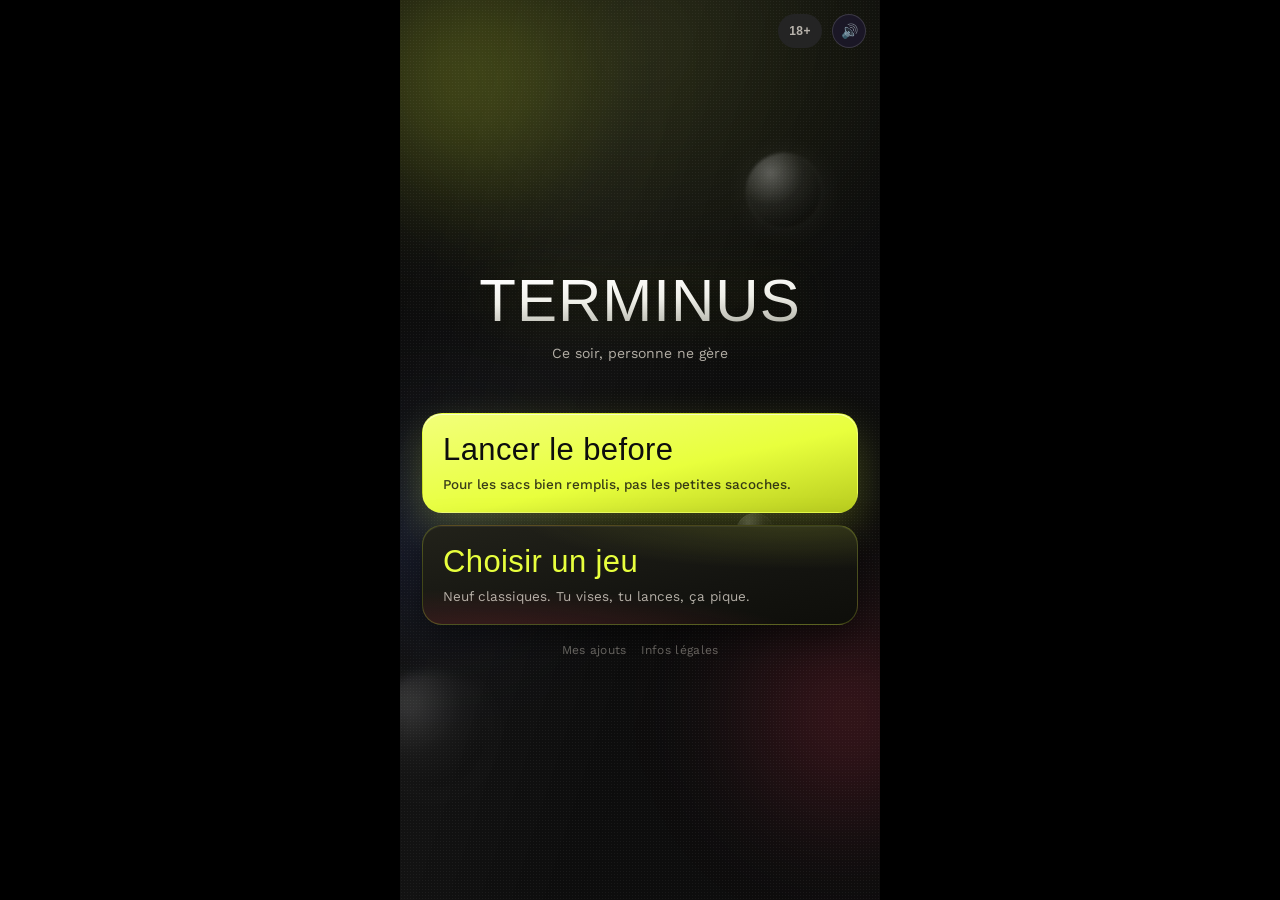
==== commit 52d498bf: "Ajout de joueurs réparé, bibliothèque utilisable sur téléphone Ajouter un joueur en cours de partie " ====
--- a/index.html
+++ b/index.html
@@ -62,14 +62,13 @@
            le bouton : on ne peut pas la confondre avec une zone à remplir. -->
       <div id="resume-banner" class="resume-block hidden">
         <button class="resume-card" onclick="resumeSession()">
-          <span class="resume-card-kicker">Soirée en cours</span>
           <span class="resume-card-action">Reprendre le before</span>
           <span class="resume-card-meta" id="resume-banner-text"></span>
         </button>
         <button class="resume-dismiss" onclick="dismissResumableSession()">Ignorer et repartir de zéro</button>
       </div>
       <div class="home-mark">
-        <div class="hero-title">SOIRÉE</div>
+        <div class="hero-title">TERMINUS</div>
         <div class="hero-tag">Ce soir, personne ne gère</div>
       </div>
       <div style="width:100%;">
@@ -207,7 +206,6 @@
     <div class="topnav"><div class="back-link" onclick="goTo('home')">← Accueil</div></div>
     <h2 style="font-size:22px; margin-bottom:4px;">Choisir un jeu</h2>
     <div id="games-filter-wrap" class="games-filter-wrap"></div>
-    <div id="games-filter-hint" class="games-filter-hint"></div>
     <div id="games-list-wrap" class="games-scene"></div>
     <div class="games-nav">
       <div class="games-nav-btn" onclick="scrollGamesScene(-1)" aria-label="Jeu précédent">←</div>
@@ -510,7 +508,12 @@
       <div class="rules-sheet-title">Joueurs</div>
       <div class="players-sheet-hint" id="players-sheet-hint"></div>
       <div id="session-players-list" style="margin:14px 0 16px;"></div>
-      <input class="name-input" id="add-player-field" placeholder="Prénom, puis Entrée" maxlength="16" autocomplete="off">
+      <div class="add-player-row">
+        <input class="name-input" id="add-player-field" placeholder="Prénom du nouveau joueur"
+               maxlength="16" autocomplete="off" autocapitalize="words" enterkeyhint="done"
+               onkeydown="if(event.key==='Enter'){event.preventDefault();addSessionPlayer();}">
+        <button class="add-player-btn" onclick="addSessionPlayer()">Ajouter</button>
+      </div>
       <button class="btn btn-primary" style="margin-top:12px;" onclick="closeAddPlayerOverlay()">Reprendre la partie</button>
     </div>
   </div>
--- a/css/app.css
+++ b/css/app.css
@@ -89,7 +89,8 @@
 .topnav{display:flex; align-items:center; gap:10px; margin-bottom:18px;}
 .back-link{font-size:13px; color:var(--text-dim); cursor:pointer; display:flex; align-items:center; gap:5px;}
 
-.scroll-screen{overflow-y:auto; -webkit-overflow-scrolling:touch;}
+.scroll-screen{overflow-y:auto; -webkit-overflow-scrolling:touch;
+  padding-bottom:calc(24px + env(safe-area-inset-bottom));}
 .scroll-screen::-webkit-scrollbar{display:none;}
 
 /* Games list / detail */
@@ -106,8 +107,8 @@
    ombre de contact au sol, et un halo teinté par le jeu. C'est ce trio — appui,
    lumière, ombre — qui fait qu'un objet paraît posé quelque part plutôt que collé sur
    un fond. */
-.game-stage-object{position:relative; width:100%; height:212px; display:flex;
-  align-items:center; justify-content:center; background:none; perspective:800px;}
+.game-stage-object{position:relative; width:100%; height:clamp(148px, 23vh, 212px);
+  display:flex; align-items:center; justify-content:center; background:none; perspective:800px;}
 
 /* Le halo, teinté par le jeu. */
 .game-stage-object::before{content:''; position:absolute; top:6%; left:50%;
@@ -119,12 +120,16 @@
   background:radial-gradient(ellipse at center, rgba(0,0,0,0.78), rgba(0,0,0,0) 72%);}
 
 .poster{position:relative; z-index:1; display:flex; align-items:center; justify-content:center;
-  width:100%; height:100%;}
+  width:100%; height:100%; --poster-scale:1; transform:scale(var(--poster-scale));}
+@media (max-height: 780px){ .poster{--poster-scale:0.84;} }
+@media (max-height: 680px){ .poster{--poster-scale:0.72;} }
 @media (prefers-reduced-motion: no-preference){
   .poster{animation:objectIn .5s cubic-bezier(.22,1,.36,1) both;}
-  @keyframes objectIn{ from{ opacity:0; transform:translateY(16px) scale(0.93);} to{ opacity:1; transform:none;} }
-}
-.game-stage:active .poster{transform:scale(0.96); transition:transform .18s ease;}
+  @keyframes objectIn{
+    from{ opacity:0; transform:translateY(16px) scale(calc(var(--poster-scale) * 0.93)); }
+    to  { opacity:1; transform:scale(var(--poster-scale)); } }
+}
+.game-stage:active .poster{transform:scale(calc(var(--poster-scale) * 0.96)); transition:transform .18s ease;}
 
 /* Deux dés qui s'affrontent. */
 .poster-duo{display:flex; align-items:center; gap:6px; transform-style:preserve-3d;}
@@ -233,20 +238,31 @@
   border:1px solid rgba(232,255,61,0.18); color:var(--text-faint); font-size:20px; z-index:1;}
 
 .game-stage-body{padding:2px 0 0; width:100%;}
-.game-stage .game-name{font-family:'Anton', sans-serif; font-size:30px; letter-spacing:0.4px; color:var(--text); line-height:1.04; margin-bottom:8px;}
-.game-stage .game-principle{font-size:14px; color:var(--text-dim); line-height:1.45; margin-bottom:14px; max-width:300px; margin-left:auto; margin-right:auto;}
-.game-stage-meta{display:flex; align-items:center; justify-content:center; gap:8px; margin-bottom:16px;}
+.game-stage .game-name{font-family:'Anton', sans-serif; font-size:28px; letter-spacing:0.4px; color:var(--text); line-height:1.04; margin-bottom:6px;}
+.game-stage .game-principle{font-size:13.5px; color:var(--text-dim); line-height:1.4; margin-bottom:10px; max-width:300px; margin-left:auto; margin-right:auto;}
+.game-stage-meta{display:flex; align-items:center; justify-content:center; gap:7px; margin-bottom:11px; flex-wrap:wrap;}
 .game-stage-meta span{font-size:11px; letter-spacing:0.4px; color:var(--text-faint); background:rgba(255,255,255,0.05); border:1px solid var(--line); border-radius:10px; padding:6px 12px;}
-.game-stage .btn{padding:16px; max-width:300px; margin:0 auto;}
+.game-stage .btn{padding:14px; max-width:300px; margin:0 auto;}
 
 /* Commandes stables : elles ne bougent pas d'un jeu à l'autre. */
-.games-nav{display:flex; align-items:center; justify-content:center; gap:16px; margin:16px 0 18px;}
-.games-nav-btn{width:52px; height:46px; flex-shrink:0; border-radius:14px; border:1px solid var(--line); background:var(--surface); color:var(--text); font-size:19px; display:flex; align-items:center; justify-content:center; cursor:pointer; transition:transform .12s cubic-bezier(.34,1.56,.64,1);}
+.games-nav{display:flex; align-items:center; justify-content:center; gap:16px; margin:12px 0 12px;}
+.games-nav-btn{width:52px; height:42px; flex-shrink:0; border-radius:14px; border:1px solid var(--line); background:var(--surface); color:var(--text); font-size:19px; display:flex; align-items:center; justify-content:center; cursor:pointer; transition:transform .12s cubic-bezier(.34,1.56,.64,1);}
 .games-nav-btn{box-shadow:0 1px 0 rgba(255,255,255,0.05) inset, 0 6px 16px rgba(0,0,0,0.4);}
 .games-nav-btn:active{transform:scale(0.94);}
 
 /* Index compact "Tous les jeux" */
-.games-index-toggle{width:100%; background:rgba(255,255,255,0.035); border:1px solid var(--line); border-radius:15px; color:var(--text-dim); font-size:12.5px; letter-spacing:1.5px; text-transform:uppercase; padding:14px; cursor:pointer; font-family:'Work Sans',sans-serif;}
+.games-index-toggle{width:100%; background:rgba(255,255,255,0.035); border:1px solid var(--line); border-radius:15px; color:var(--text-dim); font-size:12.5px; letter-spacing:1.5px; text-transform:uppercase; padding:12px; cursor:pointer; font-family:'Work Sans',sans-serif;}
+/* Ajout d'un joueur en cours de partie : le champ et son bouton sur une seule ligne.
+   Le bouton est indispensable — sur un téléphone, le clavier n'affiche pas toujours une
+   touche « Entrée », et la saisie ne doit pas dépendre de ça. */
+.add-player-row{display:flex; gap:8px; align-items:stretch;}
+.add-player-row .name-input{flex:1 1 auto; min-width:0; margin:0;}
+.add-player-btn{flex:0 0 auto; padding:0 16px; border-radius:13px; cursor:pointer;
+  border:1px solid transparent; background:var(--accent); color:var(--ink-on-light);
+  font-family:'Work Sans',sans-serif; font-size:13.5px; font-weight:600;
+  transition:transform .12s cubic-bezier(.34,1.56,.64,1);}
+.add-player-btn:active{transform:scale(0.95);}
+
 .games-index{display:none; margin-top:12px;}
 .games-index.open{display:block;}
 .games-index-row{display:flex; align-items:center; gap:12px; padding:11px 4px; border-bottom:1px solid var(--line); cursor:pointer;}
@@ -742,20 +758,20 @@
 .resume-block{width:100%; display:flex; flex-direction:column; align-items:center; gap:8px;
   margin-bottom:4px;}
 .resume-card{width:100%; display:flex; flex-direction:column; align-items:flex-start; gap:2px;
-  padding:15px 18px; border-radius:18px; text-align:left; cursor:pointer;
+  padding:12px 16px; border-radius:16px; text-align:left; cursor:pointer;
   border:1px solid rgba(232,255,61,0.4);
   background:linear-gradient(158deg, rgba(232,255,61,0.13), rgba(232,255,61,0.04));
   box-shadow:0 1px 0 rgba(255,255,255,0.08) inset, 0 10px 26px rgba(0,0,0,0.45);
   transition:transform .14s cubic-bezier(.34,1.56,.64,1), border-color .15s ease;}
 .resume-card:active{transform:scale(0.975); border-color:var(--accent);}
-.resume-card-kicker{font-size:10px; letter-spacing:2.4px; text-transform:uppercase;
-  color:rgba(232,255,61,0.75);}
-.resume-card-action{font-family:'Anton',sans-serif; font-size:22px; letter-spacing:0.4px;
-  line-height:1.05; color:var(--accent); margin-top:3px;}
-.resume-card-meta{font-size:11.5px; line-height:1.35; color:var(--text-dim); margin-top:4px;}
+.resume-card-action{font-family:'Anton',sans-serif; font-size:19px; letter-spacing:0.4px;
+  line-height:1.05; color:var(--accent);}
+.resume-card-meta{font-size:11px; line-height:1.3; color:var(--text-dim); margin-top:3px;
+  white-space:nowrap; overflow:hidden; text-overflow:ellipsis; max-width:100%;}
 .resume-dismiss{background:none; border:none; padding:4px 6px; cursor:pointer;
   font-family:'Work Sans',sans-serif; font-size:11.5px; color:var(--text-faint);
   text-decoration:underline; text-underline-offset:3px;}
+@media (max-width: 640px){ .resume-dismiss{display:none;} }
 .home-links{display:flex; flex-wrap:wrap; justify-content:center; gap:14px; margin-top:18px;}
 .home-links span{font-size:12px; color:var(--text-faint); cursor:pointer; letter-spacing:0.3px;}
 .home-links span.active{color:var(--accent);}
@@ -775,23 +791,22 @@
 .mode-toggle-btn.selected{border-color:var(--accent); color:var(--accent); background:var(--surface-2);}
 .mode-toggle-btn[data-mode="chill"].selected{border-color:var(--sage); color:var(--sage);}
 
-/* Bouton + (topbar session) : ajouter/retirer un joueur sans quitter la partie */
-.add-player-btn{width:30px; height:30px; display:flex; align-items:center; justify-content:center; border-radius:50%; border:1px solid var(--line); color:var(--text-dim); font-size:18px; line-height:1; cursor:pointer;}
 .session-player-row{display:flex; align-items:center; justify-content:space-between; padding:10px 4px; border-bottom:1px solid var(--line); font-size:14px;}
 .remove-player-x{color:var(--text-faint); cursor:pointer; padding:4px 8px;}
 .end-actions-row{display:flex; gap:10px;}
 .end-actions-row .btn{flex:1; width:auto !important;}
 
 /* Filtre catégories du catalogue de jeux */
-.games-filter-wrap{display:flex; flex-wrap:wrap; gap:8px; margin-bottom:16px;}
+.games-filter-wrap{display:flex; flex-wrap:nowrap; gap:8px; margin:0 -24px 12px; padding:2px 24px;
+  overflow-x:auto; -webkit-overflow-scrolling:touch; scrollbar-width:none;}
+.games-filter-wrap::-webkit-scrollbar{display:none;}
+.games-filter-chip{flex:0 0 auto; white-space:nowrap;}
 .games-filter-chip{font-size:12.5px; padding:9px 14px; border-radius:11px; border:1px solid var(--line);
   background:rgba(255,255,255,0.03); color:var(--text-dim); cursor:pointer;
   box-shadow:0 1px 0 rgba(255,255,255,0.04) inset;}
 .games-filter-chip.selected{border-color:transparent; color:var(--ink-on-light); background:var(--accent); font-weight:600;}
 
 /* La promesse du palier sélectionné : une ligne, sous les puces. */
-.games-filter-hint{font-size:12.5px; color:var(--text-faint); margin:10px 0 2px; min-height:17px;}
-
 /* --- LES PALIERS DE DÉFI -----------------------------------------------------------
    Quatre teintes qui montent avec l'intensité : vert tranquille, bleu réfléchi, orange
    qui pique, rouge qui brûle. Le palier se lit à la couleur avant même d'être lu. */
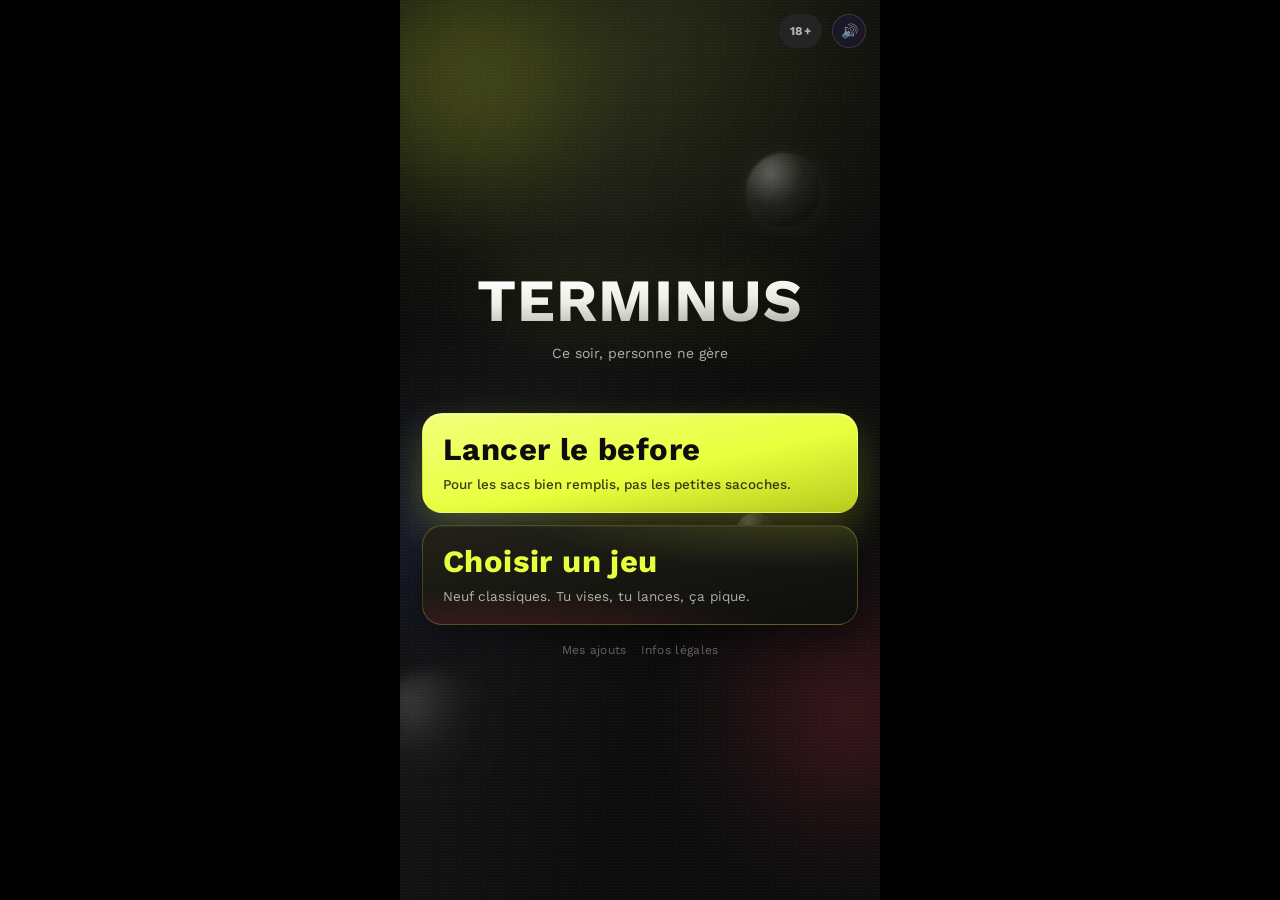
==== commit 13e7b0aa: "Typographie, joueurs dans les neuf jeux, bibliothèque sans filtres TYPOGRAPHIE — Anton, très condens" ====
--- a/index.html
+++ b/index.html
@@ -19,7 +19,6 @@
 <meta name="apple-mobile-web-app-title" content="Soirée">
 <!-- Polices auto-hébergées (voir css/fonts.css) : une PWA doit garder sa typographie
      hors connexion, et les requêtes vers fonts.googleapis.com échouaient hors ligne. -->
-<link rel="preload" href="fonts/anton-400-latin.woff2" as="font" type="font/woff2" crossorigin>
 <link rel="preload" href="fonts/work-sans-latin.woff2" as="font" type="font/woff2" crossorigin>
 <link rel="stylesheet" href="css/fonts.css">
 <link rel="stylesheet" href="css/base.css">
@@ -62,10 +61,9 @@
            le bouton : on ne peut pas la confondre avec une zone à remplir. -->
       <div id="resume-banner" class="resume-block hidden">
         <button class="resume-card" onclick="resumeSession()">
-          <span class="resume-card-action">Reprendre le before</span>
+          <span class="resume-card-action">Reprendre le before en cours</span>
           <span class="resume-card-meta" id="resume-banner-text"></span>
         </button>
-        <button class="resume-dismiss" onclick="dismissResumableSession()">Ignorer et repartir de zéro</button>
       </div>
       <div class="home-mark">
         <div class="hero-title">TERMINUS</div>
@@ -205,14 +203,14 @@
   <div class="screen scroll-screen" id="screen-games-list">
     <div class="topnav"><div class="back-link" onclick="goTo('home')">← Accueil</div></div>
     <h2 style="font-size:22px; margin-bottom:4px;">Choisir un jeu</h2>
-    <div id="games-filter-wrap" class="games-filter-wrap"></div>
     <div id="games-list-wrap" class="games-scene"></div>
-    <div class="games-nav">
-      <div class="games-nav-btn" onclick="scrollGamesScene(-1)" aria-label="Jeu précédent">←</div>
-      <div class="games-nav-btn" onclick="scrollGamesScene(1)" aria-label="Jeu suivant">→</div>
-    </div>
-    <button class="games-index-toggle" id="games-index-toggle" onclick="toggleGamesIndex()">Tous les jeux</button>
-    <div id="games-index" class="games-index"></div>
+    <!-- Position dans la bibliothèque. Les flèches vivaient ici et décalaient la mise
+         en page à chaque changement de jeu ; les pastilles gardent une hauteur fixe et
+         disent d'un coup d'œil où l'on en est. Elles restent cliquables : le balayage
+         n'est jamais le seul moyen de naviguer. -->
+    <div class="games-dots" id="games-dots"></div>
+    <div class="games-all-label">Tous les jeux</div>
+    <div id="games-index" class="games-index open"></div>
   </div>
 
   <div class="screen scroll-screen" id="screen-game-detail">
@@ -229,8 +227,9 @@
   <div class="screen" id="screen-palmier">
     <div class="game-topbar">
       <div class="game-topbar-row">
-        <button class="top-btn" onclick="goTo('home')">Accueil</button>
-        <div class="game-topbar-right">
+        <button class="top-btn" onclick="goTo('games-list')">&larr; Retour aux jeux</button>
+        <div class="game-topbar-right">
+          <button class="top-btn" onclick="openGamePlayers('palmier')">Joueurs</button>
           <button class="top-btn icon-only" onclick="showRulesOverlay('palmier')" aria-label="Règles">?</button>
         </div>
       </div>
@@ -251,8 +250,9 @@
   <div class="screen" id="screen-bus">
     <div class="game-topbar">
       <div class="game-topbar-row">
-        <button class="top-btn" onclick="goTo('home')">Accueil</button>
-        <div class="game-topbar-right">
+        <button class="top-btn" onclick="goTo('games-list')">&larr; Retour aux jeux</button>
+        <div class="game-topbar-right">
+          <button class="top-btn" onclick="openGamePlayers('bus')">Joueurs</button>
           <button class="top-btn icon-only" onclick="showRulesOverlay('bus')" aria-label="Règles">?</button>
         </div>
       </div>
@@ -269,8 +269,9 @@
   <div class="screen" id="screen-cible">
     <div class="game-topbar">
       <div class="game-topbar-row">
-        <button class="top-btn" onclick="goTo('home')">Accueil</button>
-        <div class="game-topbar-right">
+        <button class="top-btn" onclick="goTo('games-list')">&larr; Retour aux jeux</button>
+        <div class="game-topbar-right">
+          <button class="top-btn" onclick="openGamePlayers('cible')">Joueurs</button>
           <button class="top-btn icon-only" onclick="showRulesOverlay('cible')" aria-label="Règles">?</button>
         </div>
       </div>
@@ -287,8 +288,9 @@
   <div class="screen" id="screen-purple">
     <div class="game-topbar">
       <div class="game-topbar-row">
-        <button class="top-btn" onclick="goTo('home')">Accueil</button>
-        <div class="game-topbar-right">
+        <button class="top-btn" onclick="goTo('games-list')">&larr; Retour aux jeux</button>
+        <div class="game-topbar-right">
+          <button class="top-btn" onclick="openGamePlayers('purple')">Joueurs</button>
           <button class="top-btn icon-only" onclick="showRulesOverlay('purple')" aria-label="Règles">?</button>
         </div>
       </div>
@@ -305,9 +307,9 @@
   <div class="screen" id="screen-pmu-bet">
     <div class="game-topbar">
       <div class="game-topbar-row">
-        <button class="top-btn" onclick="pmuSetup()">← Retour</button>
-        <div class="game-topbar-right">
-          <button class="top-btn" onclick="goTo('home')">Accueil</button>
+        <button class="top-btn" onclick="pmuSetup()">← Réglages</button>
+        <div class="game-topbar-right">
+          <button class="top-btn" onclick="goTo('games-list')">&larr; Retour aux jeux</button>
         </div>
       </div>
     </div>
@@ -319,8 +321,9 @@
   <div class="screen" id="screen-pmu">
     <div class="game-topbar">
       <div class="game-topbar-row">
-        <button class="top-btn" onclick="goTo('home')">Accueil</button>
-        <div class="game-topbar-right">
+        <button class="top-btn" onclick="goTo('games-list')">&larr; Retour aux jeux</button>
+        <div class="game-topbar-right">
+          <button class="top-btn" onclick="openGamePlayers('pmu')">Joueurs</button>
           <button class="top-btn icon-only" onclick="showRulesOverlay('pmu')" aria-label="Règles">?</button>
         </div>
       </div>
@@ -336,9 +339,9 @@
   <div class="screen" id="screen-pof-mode">
     <div class="game-topbar">
       <div class="game-topbar-row">
-        <button class="top-btn" onclick="pofSetup()">← Retour</button>
-        <div class="game-topbar-right">
-          <button class="top-btn" onclick="goTo('home')">Accueil</button>
+        <button class="top-btn" onclick="pofSetup()">← Réglages</button>
+        <div class="game-topbar-right">
+          <button class="top-btn" onclick="goTo('games-list')">&larr; Retour aux jeux</button>
         </div>
       </div>
     </div>
@@ -350,8 +353,9 @@
   <div class="screen" id="screen-pof">
     <div class="game-topbar">
       <div class="game-topbar-row">
-        <button class="top-btn" onclick="goTo('home')">Accueil</button>
-        <div class="game-topbar-right">
+        <button class="top-btn" onclick="goTo('games-list')">&larr; Retour aux jeux</button>
+        <div class="game-topbar-right">
+          <button class="top-btn" onclick="openGamePlayers('pof')">Joueurs</button>
           <button class="top-btn icon-only" onclick="showRulesOverlay('pof')" aria-label="Règles">?</button>
         </div>
       </div>
@@ -368,8 +372,9 @@
   <div class="screen" id="screen-des">
     <div class="game-topbar">
       <div class="game-topbar-row">
-        <button class="top-btn" onclick="goTo('home')">Accueil</button>
-        <div class="game-topbar-right">
+        <button class="top-btn" onclick="goTo('games-list')">&larr; Retour aux jeux</button>
+        <div class="game-topbar-right">
+          <button class="top-btn" onclick="openGamePlayers('des')">Joueurs</button>
           <button class="top-btn icon-only" onclick="showRulesOverlay('des')" aria-label="Règles">?</button>
         </div>
       </div>
@@ -383,8 +388,9 @@
   <div class="screen" id="screen-und">
     <div class="game-topbar">
       <div class="game-topbar-row">
-        <button class="top-btn" onclick="goTo('home')">Accueil</button>
-        <div class="game-topbar-right">
+        <button class="top-btn" onclick="goTo('games-list')">&larr; Retour aux jeux</button>
+        <div class="game-topbar-right">
+          <button class="top-btn" onclick="openGamePlayers('und')">Joueurs</button>
           <button class="top-btn icon-only" onclick="showRulesOverlay('underdicateur')" aria-label="Règles">?</button>
         </div>
       </div>
@@ -401,8 +407,9 @@
   <div class="screen" id="screen-pilliers">
     <div class="game-topbar">
       <div class="game-topbar-row">
-        <button class="top-btn" onclick="goTo('home')">Accueil</button>
-        <div class="game-topbar-right">
+        <button class="top-btn" onclick="goTo('games-list')">&larr; Retour aux jeux</button>
+        <div class="game-topbar-right">
+          <button class="top-btn" onclick="openGamePlayers('pilliers')">Joueurs</button>
           <button class="top-btn icon-only" onclick="showRulesOverlay('pilliers')" aria-label="Règles">?</button>
         </div>
       </div>
@@ -483,7 +490,7 @@
   <div id="rules-overlay" class="rules-overlay hidden" onclick="closeRulesOverlay()">
     <div class="rules-modal" onclick="event.stopPropagation()">
       <div style="display:flex;justify-content:space-between;align-items:center;margin-bottom:12px;">
-        <div style="font-family:Anton,sans-serif;font-size:18px;" id="rules-overlay-title">Règles</div>
+        <div style="font-family:'Display', sans-serif;font-size:18px;" id="rules-overlay-title">Règles</div>
         <div style="cursor:pointer;color:var(--text-dim);font-size:18px;" onclick="closeRulesOverlay()">✕</div>
       </div>
       <div id="rules-overlay-content"></div>
@@ -491,22 +498,15 @@
   </div>
 
   <!-- Soirée déjà en cours : choix explicite plutôt qu'une reprise silencieuse -->
-  <div id="session-conflict-overlay" class="rules-overlay hidden">
-    <div class="rules-modal" onclick="event.stopPropagation()" style="text-align:center;">
-      <div style="font-family:Anton,sans-serif;font-size:19px;margin-bottom:10px;">Soirée en cours</div>
-      <p id="session-conflict-text" style="color:var(--text-dim);font-size:14px;line-height:1.5;margin:0 0 22px;"></p>
-      <button class="btn btn-primary" style="margin-bottom:10px;" onclick="conflictResume()">Reprendre cette soirée</button>
-      <button class="btn btn-ghost" onclick="conflictRestart()">Recommencer une nouvelle</button>
-    </div>
-  </div>
-
   <!-- Gérer les joueurs en cours de partie (bouton + de la topbar) -->
   <!-- Ajout de joueurs : panneau depuis le bas, partie suspendue pendant la saisie -->
   <div id="players-sheet" class="rules-sheet" onclick="closeAddPlayerOverlay()">
     <div class="rules-sheet-panel" onclick="event.stopPropagation()">
       <div class="rules-sheet-grab"></div>
-      <div class="rules-sheet-title">Joueurs</div>
-      <div class="players-sheet-hint" id="players-sheet-hint"></div>
+      <div class="sheet-head">
+        <div class="rules-sheet-title">Joueurs</div>
+        <div class="players-sheet-hint" id="players-sheet-hint"></div>
+      </div>
       <div id="session-players-list" style="margin:14px 0 16px;"></div>
       <div class="add-player-row">
         <input class="name-input" id="add-player-field" placeholder="Prénom du nouveau joueur"
@@ -515,6 +515,25 @@
         <button class="add-player-btn" onclick="addSessionPlayer()">Ajouter</button>
       </div>
       <button class="btn btn-primary" style="margin-top:12px;" onclick="closeAddPlayerOverlay()">Reprendre la partie</button>
+    </div>
+  </div>
+
+  <!-- Joueurs d'un mini-jeu : même panneau que le before (voir game-players.js) -->
+  <div id="game-players-sheet" class="rules-sheet" onclick="closeGamePlayers()">
+    <div class="rules-sheet-panel" onclick="event.stopPropagation()">
+      <div class="rules-sheet-grab"></div>
+      <div class="sheet-head">
+        <div class="rules-sheet-title">Joueurs</div>
+        <div class="players-sheet-hint" id="game-players-hint"></div>
+      </div>
+      <div id="game-players-list"></div>
+      <div class="add-player-row">
+        <input class="name-input" id="game-player-field" placeholder="Prénom du nouveau joueur"
+               maxlength="16" autocomplete="off" autocapitalize="words" enterkeyhint="done"
+               onkeydown="if(event.key==='Enter'){event.preventDefault();addGamePlayer();}">
+        <button class="add-player-btn" id="game-player-add" onclick="addGamePlayer()">Ajouter</button>
+      </div>
+      <button class="btn btn-primary" style="margin-top:12px;" onclick="closeGamePlayers()">Reprendre la partie</button>
     </div>
   </div>
 
@@ -539,6 +558,7 @@
 <script src="js/core/audio.js"></script>
 <script src="js/core/confetti.js"></script>
 <script src="js/core/navigation.js"></script>
+<script src="js/core/game-players.js"></script>
 <script src="js/core/setup-wizard.js"></script>
 <script src="js/core/custom-content.js"></script>
 <script src="js/core/sober-mode.js"></script>
--- a/css/fonts.css
+++ b/css/fonts.css
@@ -5,24 +5,9 @@
    Les fichiers sont dans fonts/ et précachés par le service worker.
    Sous-ensembles latin + latin-ext uniquement (app en français). */
 /* latin-ext */
-@font-face {
-  font-family: 'Anton';
-  font-style: normal;
-  font-weight: 400;
-  font-display: swap;
-  src: url(../fonts/anton-400-latin-ext.woff2) format('woff2');
-  unicode-range: U+0100-02BA, U+02BD-02C5, U+02C7-02CC, U+02CE-02D7, U+02DD-02FF, U+0304, U+0308, U+0329, U+1D00-1DBF, U+1E00-1E9F, U+1EF2-1EFF, U+2020, U+20A0-20AB, U+20AD-20C0, U+2113, U+2C60-2C7F, U+A720-A7FF;
-}
+
 /* latin */
 
-@font-face {
-  font-family: 'Anton';
-  font-style: normal;
-  font-weight: 400;
-  font-display: swap;
-  src: url(../fonts/anton-400-latin.woff2) format('woff2');
-  unicode-range: U+0000-00FF, U+0131, U+0152-0153, U+02BB-02BC, U+02C6, U+02DA, U+02DC, U+0304, U+0308, U+0329, U+2000-206F, U+20AC, U+2122, U+2191, U+2193, U+2212, U+2215, U+FEFF, U+FFFD;
-}
 /* latin-ext */
 
 @font-face {
@@ -83,3 +68,28 @@
   src: url(../fonts/work-sans-latin.woff2) format('woff2');
   unicode-range: U+0000-00FF, U+0131, U+0152-0153, U+02BB-02BC, U+02C6, U+02DA, U+02DC, U+0304, U+0308, U+0329, U+2000-206F, U+20AC, U+2122, U+2191, U+2193, U+2212, U+2215, U+FEFF, U+FFFD;
 }
+
+/* --- LA POLICE D'AFFICHAGE ----------------------------------------------------------
+   Anton, très condensée et très verticale, donnait à toute l'application un ton criard
+   d'affiche de concert. « Display » est la même Work Sans que le texte courant, épinglée
+   sur son instance 700 : une graisse franche, des formes ouvertes et rondes, la lisibilité
+   d'une interface plutôt que d'un titre de une. Une seule famille pour toute l'app, deux
+   graisses — c'est ce qui donne l'unité.
+   Aucun fichier supplémentaire : Work Sans est variable de 400 à 700, on ne fait que
+   fixer l'axe. */
+@font-face {
+  font-family: 'Display';
+  font-style: normal;
+  font-weight: 700;
+  font-display: swap;
+  src: url(../fonts/work-sans-latin-ext.woff2) format('woff2');
+  unicode-range: U+0100-02BA, U+02BD-02C5, U+02C7-02CC, U+02CE-02D7, U+02DD-02FF, U+0304, U+0308, U+0329, U+1D00-1DBF, U+1E00-1E9F, U+1EF2-1EFF, U+2020, U+20A0-20AB, U+20AD-20C0, U+2113, U+2C60-2C7F, U+A720-A7FF;
+}
+@font-face {
+  font-family: 'Display';
+  font-style: normal;
+  font-weight: 700;
+  font-display: swap;
+  src: url(../fonts/work-sans-latin.woff2) format('woff2');
+  unicode-range: U+0000-00FF, U+0131, U+0152-0153, U+02BB-02BC, U+02C6, U+02DA, U+02DC, U+0304, U+0308, U+0329, U+2000-206F, U+20AC, U+2122, U+2191, U+2193, U+2212, U+2215, U+FEFF, U+FFFD;
+}
--- a/css/base.css
+++ b/css/base.css
@@ -30,7 +30,7 @@
 #frame{width:100%; max-width:480px; height:100vh; height:100dvh; background:var(--bg); position:relative; overflow:hidden;}
 .screen{position:absolute; inset:0; display:none; flex-direction:column; padding:32px 24px; box-sizing:border-box;}
 .screen.active{display:flex;}
-h1,h2,h3{font-family:'Anton', sans-serif; font-weight:700; margin:0;}
+h1,h2,h3{font-family:'Display', sans-serif; font-weight:700; margin:0;}
 .eyebrow{font-size:11px; letter-spacing:2.5px; text-transform:uppercase; color:var(--text-faint);}
 /* Une seule famille de boutons dans toute l'app : rectangle aux angles modérément
    arrondis, contour fin, relief donné par un liseré clair en haut et une ombre portée.
--- a/css/app.css
+++ b/css/app.css
@@ -12,7 +12,7 @@
 #screen-home::before{content:''; position:absolute; top:-30%; left:50%; transform:translateX(-50%); width:150%; height:70%; background:radial-gradient(ellipse at center, var(--accent) 0%, transparent 62%); opacity:0.10; filter:blur(30px); pointer-events:none; z-index:0;}
 .home-content{position:relative; z-index:1; height:100%; display:flex; flex-direction:column; align-items:center; justify-content:center; gap:clamp(26px,6vh,52px); padding:58px 22px 34px; box-sizing:border-box; text-align:center;}
 .home-mark{display:flex; flex-direction:column; align-items:center;}
-.hero-title{font-family:'Anton', sans-serif; font-weight:400; font-size:60px; letter-spacing:1px; line-height:1.14;
+.hero-title{font-family:'Display', sans-serif; font-weight:400; font-size:60px; letter-spacing:1px; line-height:1.14;
   background:linear-gradient(178deg, #FFFFFF 14%, #EFEFE8 48%, #9D9D92 100%);
   -webkit-background-clip:text; background-clip:text; color:transparent; -webkit-text-fill-color:transparent;
   filter:drop-shadow(0 3px 10px rgba(0,0,0,0.6)) drop-shadow(0 0 26px rgba(232,255,61,0.14));}
@@ -80,7 +80,7 @@
 .mode-card{width:100%; border:none; border-radius:24px; padding:28px 26px; text-align:left; background:var(--surface-2); margin-bottom:14px; cursor:pointer; box-shadow:0 4px 16px rgba(0,0,0,0.35); transition:transform .12s cubic-bezier(.34,1.56,.64,1);}
 .mode-card:active{transform:scale(0.96);}
 .mode-card .mode-icon{font-size:32px; line-height:1; margin-bottom:10px;}
-.mode-card .mode-name{font-family:'Anton', sans-serif; font-size:21px; font-weight:700; color:var(--text); line-height:1.25;}
+.mode-card .mode-name{font-family:'Display', sans-serif; font-size:21px; font-weight:700; color:var(--text); line-height:1.25;}
 .mode-card .mode-tag{font-family:'Work Sans',sans-serif; font-size:13.5px; color:var(--text-dim); margin-top:6px; line-height:1.35;}
 .mode-card.primary{background:linear-gradient(135deg, var(--accent-bright), var(--accent)); box-shadow:0 8px 24px rgba(232,255,61,0.35);}
 .mode-card.primary .mode-name{color:var(--ink-on-light);}
@@ -160,7 +160,7 @@
 .poster-chip{position:absolute; transform:translate(-50%,-50%);
   width:var(--cw); height:calc(var(--cw) * 1.4); border-radius:4px;
   display:flex; align-items:center; justify-content:center;
-  font-family:'Anton',sans-serif; font-size:calc(var(--cw) * 0.5); color:var(--accent);
+  font-family:'Display', sans-serif; font-size:calc(var(--cw) * 0.5); color:var(--accent);
   background:linear-gradient(155deg, #24241A, #14140E);
   border:1px solid rgba(232,255,61,0.2); box-shadow:0 3px 8px rgba(0,0,0,0.55);}
 
@@ -184,6 +184,9 @@
    les fait rayonner au lieu de s'empiler, et qui garantit qu'aucune n'en recouvre une
    autre quelle que soit leur taille. */
 .poster-ring{position:relative; width:186px; height:186px;}
+.poster-ring .ring-face{z-index:2;}
+.poster-ring .ring-card .pc-back, .poster-ring .ring-card .pc-face{
+  box-shadow:0 4px 12px rgba(0,0,0,0.6), 0 0 0 1px rgba(255,255,255,0.07) inset;}
 .poster-ring .ring-card{position:absolute; left:50%; top:50%;
   margin:calc(var(--pc-w) * 0.7 * -1) 0 0 calc(var(--pc-w) * -0.5);}
 /* Le centre : la lumière de la table, pas un objet. */
@@ -217,7 +220,7 @@
 /* Le mot sous scellé d'UnderDicateur. */
 .poster-secret{display:flex; align-items:center; gap:10px;}
 .poster-word{padding:13px 15px; border-radius:12px; border:1px solid var(--line);
-  background:var(--surface-2); font-family:'Anton',sans-serif; font-size:17px; color:var(--text);
+  background:var(--surface-2); font-family:'Display', sans-serif; font-size:17px; color:var(--text);
   box-shadow:0 6px 16px rgba(0,0,0,0.45);}
 .poster-word.alt{color:var(--clay); border-color:rgba(255,59,92,0.35); background:rgba(255,59,92,0.07);}
 .poster-veil{width:46px; height:46px; border-radius:14px; display:flex; align-items:center;
@@ -228,7 +231,7 @@
 .poster-roles{display:flex; align-items:center; gap:8px;}
 .poster-role{width:56px; height:78px; border-radius:10px; display:flex; align-items:center;
   justify-content:center; text-align:center; padding:6px;
-  font-family:'Anton',sans-serif; font-size:12px; line-height:1.1;
+  font-family:'Display', sans-serif; font-size:12px; line-height:1.1;
   box-shadow:0 8px 20px rgba(0,0,0,0.5);}
 .poster-role.village{background:linear-gradient(160deg,#20301F,#131F13);
   border:1px solid var(--sage); color:var(--sage); transform:rotate(-7deg);}
@@ -238,37 +241,79 @@
   border:1px solid rgba(232,255,61,0.18); color:var(--text-faint); font-size:20px; z-index:1;}
 
 .game-stage-body{padding:2px 0 0; width:100%;}
-.game-stage .game-name{font-family:'Anton', sans-serif; font-size:28px; letter-spacing:0.4px; color:var(--text); line-height:1.04; margin-bottom:6px;}
-.game-stage .game-principle{font-size:13.5px; color:var(--text-dim); line-height:1.4; margin-bottom:10px; max-width:300px; margin-left:auto; margin-right:auto;}
+.game-stage .game-name{font-family:'Display', sans-serif; font-size:28px; letter-spacing:0.4px; color:var(--text); line-height:1.04; margin-bottom:6px;}
+.game-stage .game-principle{font-size:13.5px; color:var(--text-dim); line-height:1.4; margin-bottom:10px; max-width:300px; margin-left:auto; margin-right:auto;
+  min-height:calc(1.4em * 2); display:flex; align-items:center; justify-content:center;}
 .game-stage-meta{display:flex; align-items:center; justify-content:center; gap:7px; margin-bottom:11px; flex-wrap:wrap;}
 .game-stage-meta span{font-size:11px; letter-spacing:0.4px; color:var(--text-faint); background:rgba(255,255,255,0.05); border:1px solid var(--line); border-radius:10px; padding:6px 12px;}
 .game-stage .btn{padding:14px; max-width:300px; margin:0 auto;}
 
 /* Commandes stables : elles ne bougent pas d'un jeu à l'autre. */
-.games-nav{display:flex; align-items:center; justify-content:center; gap:16px; margin:12px 0 12px;}
-.games-nav-btn{width:52px; height:42px; flex-shrink:0; border-radius:14px; border:1px solid var(--line); background:var(--surface); color:var(--text); font-size:19px; display:flex; align-items:center; justify-content:center; cursor:pointer; transition:transform .12s cubic-bezier(.34,1.56,.64,1);}
-.games-nav-btn{box-shadow:0 1px 0 rgba(255,255,255,0.05) inset, 0 6px 16px rgba(0,0,0,0.4);}
-.games-nav-btn:active{transform:scale(0.94);}
+/* --- POSITION DANS LA BIBLIOTHÈQUE --------------------------------------------------
+   Les deux flèches occupaient une ligne entière sous la fiche et, surtout, faisaient
+   bouger la mise en page d'un jeu à l'autre. Les pastilles ont une hauteur fixe, ne
+   dépendent d'aucun contenu, disent où l'on en est, et restent touchables pour sauter
+   directement à un jeu. La zone tactile fait 26 px de haut, le point 6 px. */
+.games-dots{display:flex; align-items:center; justify-content:center; gap:5px;
+  height:26px; margin:10px 0 12px;}
+.games-dot{width:16px; height:26px; padding:0; border:none; background:none; cursor:pointer;
+  display:flex; align-items:center; justify-content:center;}
+.games-dot::before{content:''; width:6px; height:6px; border-radius:50%;
+  background:rgba(255,248,237,0.22);
+  transition:width .22s cubic-bezier(.22,1,.36,1), background .22s ease;}
+.games-dot.current{width:26px;}
+.games-dot.current::before{width:18px; border-radius:3px; background:var(--accent);}
 
 /* Index compact "Tous les jeux" */
-.games-index-toggle{width:100%; background:rgba(255,255,255,0.035); border:1px solid var(--line); border-radius:15px; color:var(--text-dim); font-size:12.5px; letter-spacing:1.5px; text-transform:uppercase; padding:12px; cursor:pointer; font-family:'Work Sans',sans-serif;}
+/* Jouer et Règles : même hauteur, même famille de forme. Le secondaire ne se déguise
+   pas en lien perdu à côté du bouton principal. */
+.game-stage-actions{display:flex; gap:9px; max-width:300px; margin:0 auto; align-items:stretch;}
+.game-stage-actions .btn{flex:1 1 auto; margin:0; max-width:none;}
+.game-stage-actions .btn-ghost{flex:0 0 96px;}
+
+.games-all-label{font-size:11px; letter-spacing:2.4px; text-transform:uppercase;
+  color:var(--text-faint); margin:4px 0 10px; padding-top:14px;
+  border-top:1px solid var(--line);}
 /* Ajout d'un joueur en cours de partie : le champ et son bouton sur une seule ligne.
    Le bouton est indispensable — sur un téléphone, le clavier n'affiche pas toujours une
    touche « Entrée », et la saisie ne doit pas dépendre de ça. */
-.add-player-row{display:flex; gap:8px; align-items:stretch;}
-.add-player-row .name-input{flex:1 1 auto; min-width:0; margin:0;}
-.add-player-btn{flex:0 0 auto; padding:0 16px; border-radius:13px; cursor:pointer;
+/* Le champ et son bouton partagent la même hauteur et les mêmes angles : c'est une
+   seule commande en deux morceaux, pas deux éléments posés côte à côte. */
+.add-player-row{display:flex; gap:8px; align-items:stretch; margin-top:14px;}
+.add-player-row .name-input{flex:1 1 auto; min-width:0; margin:0; height:46px; padding:0 15px;
+  border-radius:14px; background:rgba(255,255,255,0.04); font-size:14.5px;}
+.add-player-btn{flex:0 0 auto; height:46px; padding:0 18px; border-radius:14px; cursor:pointer;
   border:1px solid transparent; background:var(--accent); color:var(--ink-on-light);
-  font-family:'Work Sans',sans-serif; font-size:13.5px; font-weight:600;
+  font-family:'Work Sans',sans-serif; font-size:13.5px; font-weight:600; letter-spacing:0.2px;
+  box-shadow:0 1px 0 rgba(255,255,255,0.5) inset, 0 6px 16px rgba(232,255,61,0.18);
   transition:transform .12s cubic-bezier(.34,1.56,.64,1);}
-.add-player-btn:active{transform:scale(0.95);}
-
-.games-index{display:none; margin-top:12px;}
-.games-index.open{display:block;}
-.games-index-row{display:flex; align-items:center; gap:12px; padding:11px 4px; border-bottom:1px solid var(--line); cursor:pointer;}
-.games-index-row svg{width:34px; height:34px; flex-shrink:0;}
-.games-index-name{font-family:'Anton',sans-serif; font-size:15px; color:var(--text); letter-spacing:0.3px;}
-.games-index-meta{margin-left:auto; font-size:11px; color:var(--text-faint);}
+.add-player-btn:active{transform:scale(0.96);}
+/* Reprendre : l'action de sortie, pleine largeur, détachée de la saisie. */
+#players-sheet .btn-primary{margin-top:14px; padding:16px; border-radius:16px; font-size:15px;}
+
+/* --- LA MOSAÏQUE DES JEUX -----------------------------------------------------------
+   Une tuile par jeu : son objet et son nom, rien d'autre. Les affiches sont construites
+   en pixels fixes (le cercle du Palmier fait 186 px) : on les met à l'échelle dans un
+   cadre de taille connue plutôt que de les laisser déborder, et le cadre porte le halo
+   teinté du jeu — on reconnaît la fiche qu'on vient de voir. */
+.games-index{display:grid; grid-template-columns:repeat(3, 1fr); gap:10px;}
+.games-tile{min-width:0; display:flex; flex-direction:column; align-items:center; gap:7px; padding:0 0 9px;
+  border:1px solid var(--line); border-radius:16px; cursor:pointer;
+  background:linear-gradient(160deg, rgba(255,255,255,0.05), rgba(255,255,255,0.015));
+  box-shadow:0 1px 0 rgba(255,255,255,0.05) inset, 0 6px 16px rgba(0,0,0,0.4);
+  transition:transform .14s cubic-bezier(.34,1.56,.64,1), border-color .15s ease;}
+.games-tile:active{transform:scale(0.95); border-color:rgba(232,255,61,0.4);}
+.games-tile-art{position:relative; width:100%; height:76px; overflow:hidden;
+  border-radius:15px 15px 0 0; display:flex; align-items:center; justify-content:center;}
+.games-tile-art::before{content:''; position:absolute; inset:0;
+  background:var(--stage-glow, var(--accent)); opacity:0.12; filter:blur(18px);}
+.games-tile-poster{position:absolute; top:50%; left:50%; z-index:1;
+  display:flex; align-items:center; justify-content:center;
+  transform:translate(-50%, -50%) scale(0.34); transform-origin:center;}
+.games-tile-name{font-family:'Display', sans-serif; font-size:12px; line-height:1.1;
+  color:var(--text); letter-spacing:0.2px; text-align:center; padding:0 6px;
+  overflow-wrap:anywhere;}
+@media (max-width: 340px){ .games-index{grid-template-columns:repeat(2, 1fr);} }
 
 /* Sur écran large, on recompose (objet à gauche, texte à droite) plutôt que d'étirer
    la mise en page mobile. */
@@ -285,10 +330,10 @@
 
 .game-detail-meta{display:flex; gap:14px; margin-bottom:20px; flex-wrap:wrap;}
 .game-detail-meta .gd-item{font-size:11px; color:var(--text-faint);}
-.game-detail-meta .gd-item b{color:var(--accent); font-weight:500; display:block; font-family:'Anton', sans-serif; font-size:15px;}
+.game-detail-meta .gd-item b{color:var(--accent); font-weight:500; display:block; font-family:'Display', sans-serif; font-size:15px;}
 .game-desc{font-size:13.5px; color:var(--text-dim); line-height:1.5; margin-bottom:22px;}
 .rule-step{display:flex; align-items:center; gap:16px; padding:14px 0; border-bottom:1px solid rgba(255,255,255,0.10);}
-.rule-step .step-num{font-family:'Anton', sans-serif; color:var(--accent-bright); font-size:13px; font-weight:600; flex-shrink:0; min-width:36px;}
+.rule-step .step-num{font-family:'Display', sans-serif; color:var(--accent-bright); font-size:13px; font-weight:600; flex-shrink:0; min-width:36px;}
 .rule-step .step-text{font-size:13px; color:var(--text-dim); line-height:1.4;}
 
 /* Setup wizard */
@@ -302,7 +347,7 @@
 
 .stepper{display:flex; align-items:center; justify-content:center; gap:22px; margin:18px 0;}
 .stepper button{width:48px; height:48px; border-radius:50%; border:1px solid var(--line); background:transparent; color:var(--text); font-size:20px; font-family:'Work Sans'; flex-shrink:0;}
-.count-input{font-family:'Anton', sans-serif; font-size:42px; width:90px; text-align:center; background:transparent; border:none; color:var(--text); -moz-appearance:textfield;}
+.count-input{font-family:'Display', sans-serif; font-size:42px; width:90px; text-align:center; background:transparent; border:none; color:var(--text); -moz-appearance:textfield;}
 .count-input::-webkit-outer-spin-button, .count-input::-webkit-inner-spin-button{-webkit-appearance:none; margin:0;}
 .count-input:focus{outline:none;}
 .unit-label{text-align:center; font-size:11px; letter-spacing:2px; text-transform:uppercase; color:var(--text-faint); margin-bottom:18px;}
@@ -318,14 +363,14 @@
 .chip span.x{color:var(--text-faint); cursor:pointer; font-size:14px; padding:0 2px;}
 .choice-list{display:flex; flex-direction:column; gap:9px;}
 .choice{padding:16px 16px; border-radius:8px; border:1px solid var(--line); display:flex; align-items:center; justify-content:space-between; cursor:pointer;}
-.choice .choice-label{font-family:'Anton', sans-serif; font-size:16px; color:var(--text-dim);}
+.choice .choice-label{font-family:'Display', sans-serif; font-size:16px; color:var(--text-dim);}
 .choice .choice-sub{font-size:11px; color:var(--text-faint); margin-top:3px;}
 .choice.selected{border-color:var(--accent);}
 .choice.selected .choice-label{color:var(--accent);}
 
 /* Countdown */
 #screen-countdown{align-items:center; justify-content:center; text-align:center;}
-#cd-number{font-family:'Anton', sans-serif; font-size:130px; color:var(--accent); line-height:1;}
+#cd-number{font-family:'Display', sans-serif; font-size:130px; color:var(--accent); line-height:1;}
 
 /* Main session (Mode Rapide) */
 #screen-main{padding:20px 20px 28px;}
@@ -333,13 +378,13 @@
 
 /* Bouton compteur de règles + panneau coulissant (remplace le bandeau permanent) */
 .rules-count-btn{align-self:flex-start; align-items:center; gap:7px; font-size:11px; letter-spacing:1.5px; text-transform:uppercase; color:var(--text-dim); border:1px solid var(--line); border-radius:11px; padding:7px 12px; cursor:pointer;}
-.rules-count-num{background:var(--accent); color:var(--ink-on-light); border-radius:20px; min-width:18px; height:18px; display:inline-flex; align-items:center; justify-content:center; font-family:'Anton',sans-serif; font-size:11px; padding:0 5px;}
+.rules-count-num{background:var(--accent); color:var(--ink-on-light); border-radius:20px; min-width:18px; height:18px; display:inline-flex; align-items:center; justify-content:center; font-family:'Display', sans-serif; font-size:11px; padding:0 5px;}
 .rules-sheet{position:fixed; inset:0; z-index:120; background:rgba(0,0,0,0.6); display:flex; align-items:flex-end; opacity:0; pointer-events:none; transition:opacity .2s ease;}
 .rules-sheet.open{opacity:1; pointer-events:auto;}
 .rules-sheet-panel{width:100%; max-width:480px; margin:0 auto; background:var(--surface); border-radius:26px 26px 0 0; padding:12px 22px 30px; transform:translateY(100%); transition:transform .26s cubic-bezier(.22,1,.36,1); max-height:72vh; overflow-y:auto;}
 .rules-sheet.open .rules-sheet-panel{transform:translateY(0);}
 .rules-sheet-grab{width:42px; height:4px; border-radius:4px; background:var(--line); margin:0 auto 16px;}
-.rules-sheet-title{font-family:'Anton',sans-serif; font-size:20px; color:var(--text); margin-bottom:14px;}
+.rules-sheet-title{font-family:'Display', sans-serif; font-size:20px; color:var(--text); margin-bottom:14px;}
 .rules-sheet-row{display:flex; align-items:flex-start; gap:10px; padding:13px 0; border-bottom:1px solid var(--line); font-size:14px; color:var(--text); line-height:1.45;}
 .rules-sheet-dot{flex-shrink:0; width:8px; height:8px; border-radius:50%; background:var(--accent); margin-top:6px;}
 .rules-sheet-empty{font-size:13px; color:var(--text-faint); padding:8px 0;}
@@ -379,27 +424,27 @@
 .scene-kicker.light{color:var(--clay);}
 /* Trois corps de consigne selon la longueur (voir instructionClass) : une phrase courte
    claque en très gros, une longue reste lisible sans occuper tout l'écran. */
-.scene-instruction{font-family:'Anton',sans-serif; font-weight:400; color:var(--text); max-width:340px; letter-spacing:0.3px;}
+.scene-instruction{font-family:'Display', sans-serif; font-weight:400; color:var(--text); max-width:340px; letter-spacing:0.3px;}
 .scene-instruction.xl{font-size:33px; line-height:1.1;}
 .scene-instruction.lg{font-size:25px; line-height:1.18;}
 .scene-instruction.md{font-family:'Work Sans',sans-serif; font-weight:500; font-size:18px; line-height:1.45; letter-spacing:0; max-width:330px;}
-.scene-instruction.big{font-family:'Anton',sans-serif; font-weight:400; font-size:30px; line-height:1.14; letter-spacing:0.3px; max-width:340px;}
-.scene-question{font-family:'Anton',sans-serif; font-size:27px; line-height:1.15; color:var(--text); max-width:330px;}
+.scene-instruction.big{font-family:'Display', sans-serif; font-weight:400; font-size:30px; line-height:1.14; letter-spacing:0.3px; max-width:340px;}
+.scene-question{font-family:'Display', sans-serif; font-size:27px; line-height:1.15; color:var(--text); max-width:330px;}
 
 .scene-avatar{width:44px; height:44px; border-radius:50%; display:inline-flex; align-items:center; justify-content:center; font-size:22px; box-shadow:0 6px 18px rgba(0,0,0,0.5);}
 .scene-avatar.big{width:76px; height:76px; font-size:38px; box-shadow:0 10px 26px rgba(0,0,0,0.55), inset 0 2px 0 rgba(255,255,255,0.28);}
 
 /* Défi express : le prénom domine, la consigne suit. */
 .scene-who{display:flex; flex-direction:column; align-items:center; gap:10px;}
-.scene-who-name{font-family:'Anton',sans-serif; font-size:34px; letter-spacing:0.5px; color:var(--scene-accent); line-height:1; max-width:300px; overflow-wrap:anywhere;}
+.scene-who-name{font-family:'Display', sans-serif; font-size:34px; letter-spacing:0.5px; color:var(--scene-accent); line-height:1; max-width:300px; overflow-wrap:anywhere;}
 
 /* Duel : deux côtés opposés, séparés par le VS. */
 .scene-duel{display:flex; align-items:center; justify-content:center; gap:8px; width:100%;}
 .duel-side{flex:1; min-width:0; display:flex; flex-direction:column; align-items:center; gap:9px;}
-.duel-name{font-family:'Anton',sans-serif; font-size:19px; color:var(--text); line-height:1.1; overflow-wrap:anywhere; max-width:100%;}
+.duel-name{font-family:'Display', sans-serif; font-size:19px; color:var(--text); line-height:1.1; overflow-wrap:anywhere; max-width:100%;}
 .duel-a .scene-avatar{box-shadow:0 10px 26px rgba(0,0,0,0.55), 0 0 0 3px var(--accent);}
 .duel-b .scene-avatar{box-shadow:0 10px 26px rgba(0,0,0,0.55), 0 0 0 3px var(--clay);}
-.duel-vs{flex:0 0 auto; font-family:'Anton',sans-serif; font-size:22px; color:var(--bg); background:var(--text); width:46px; height:46px; border-radius:50%; display:flex; align-items:center; justify-content:center; transform:rotate(-8deg); box-shadow:0 6px 18px rgba(0,0,0,0.5);}
+.duel-vs{flex:0 0 auto; font-family:'Display', sans-serif; font-size:22px; color:var(--bg); background:var(--text); width:46px; height:46px; border-radius:50%; display:flex; align-items:center; justify-content:center; transform:rotate(-8deg); box-shadow:0 6px 18px rgba(0,0,0,0.5);}
 
 /* Vote : zones tactiles, puis révélation centrale. */
 .vote-zones{display:flex; flex-wrap:wrap; gap:9px; justify-content:center; max-width:340px;}
@@ -417,13 +462,13 @@
 .vote-zones.done .vote-zone.chosen{opacity:1; border-color:var(--accent); background:var(--surface-2);}
 .scene-vote-reveal{display:none; flex-direction:column; gap:4px;}
 .scene-vote-reveal.shown{display:flex;}
-.vote-reveal-name{font-family:'Anton',sans-serif; font-size:30px; color:var(--accent); line-height:1; overflow-wrap:anywhere;}
+.vote-reveal-name{font-family:'Display', sans-serif; font-size:30px; color:var(--accent); line-height:1; overflow-wrap:anywhere;}
 .vote-reveal-tag{font-size:11px; letter-spacing:2px; text-transform:uppercase; color:var(--text-faint);}
 
 /* Nouvelle règle : annonce lisible, sans minuteur qui presse la lecture. */
 .scene-rule{display:flex; flex-direction:column; align-items:center; gap:16px; width:100%;}
-.rule-flash{font-family:'Anton',sans-serif; font-size:12px; letter-spacing:4px; text-transform:uppercase; color:var(--bg); background:var(--text); padding:7px 16px; border-radius:4px; transform:rotate(-1.5deg);}
-.rule-text{font-family:'Anton',sans-serif; font-size:29px; line-height:1.16; color:var(--text); max-width:330px; padding:0 6px; border-left:3px solid var(--accent); border-right:3px solid var(--accent);}
+.rule-flash{font-family:'Display', sans-serif; font-size:12px; letter-spacing:4px; text-transform:uppercase; color:var(--bg); background:var(--text); padding:7px 16px; border-radius:4px; transform:rotate(-1.5deg);}
+.rule-text{font-family:'Display', sans-serif; font-size:29px; line-height:1.16; color:var(--text); max-width:330px; padding:0 6px; border-left:3px solid var(--accent); border-right:3px solid var(--accent);}
 .rule-hint{font-size:12px; color:var(--text-faint); letter-spacing:0.4px;}
 
 /* Surprise : rupture brève de l'ambiance. */
@@ -443,12 +488,12 @@
 .scene-hint{font-size:12.5px; color:var(--text-faint); line-height:1.45; max-width:300px;}
 
 /* MINI-JEU — une règle du jeu, annoncée comme telle. */
-.mini-badge{font-family:'Anton',sans-serif; font-size:12px; letter-spacing:4px;
+.mini-badge{font-family:'Display', sans-serif; font-size:12px; letter-spacing:4px;
   text-transform:uppercase; color:var(--ink-on-light); background:var(--accent);
   padding:7px 15px; border-radius:8px;}
 .mini-players{display:flex; gap:16px; justify-content:center; flex-wrap:wrap;}
 .mini-player{display:flex; flex-direction:column; align-items:center; gap:7px;}
-.mini-player-name{font-family:'Anton',sans-serif; font-size:17px; color:var(--text);
+.mini-player-name{font-family:'Display', sans-serif; font-size:17px; color:var(--text);
   overflow-wrap:anywhere; max-width:120px;}
 .mini-all{display:flex; flex-wrap:wrap; gap:7px; justify-content:center; max-width:300px;}
 
@@ -470,17 +515,17 @@
   background:var(--surface-2); box-shadow:0 1px 0 rgba(255,255,255,0.05) inset;}
 .dilemme-letter{flex-shrink:0; width:28px; height:28px; border-radius:9px;
   display:flex; align-items:center; justify-content:center;
-  font-family:'Anton',sans-serif; font-size:14px;
+  font-family:'Display', sans-serif; font-size:14px;
   background:var(--accent); color:var(--ink-on-light);}
 .dilemme-side:last-of-type .dilemme-letter{background:var(--text); color:var(--bg);}
-.dilemme-text{font-family:'Anton',sans-serif; font-weight:400; font-size:17px; line-height:1.2;
+.dilemme-text{font-family:'Display', sans-serif; font-weight:400; font-size:17px; line-height:1.2;
   color:var(--text); overflow-wrap:anywhere;}
 .dilemme-or{font-size:11px; letter-spacing:3px; text-transform:uppercase; color:var(--text-faint);
   text-align:center;}
 
 /* MISSION SECRÈTE */
 .mission-who{font-size:12px; letter-spacing:1.6px; text-transform:uppercase; color:var(--accent);}
-.mission-text{font-family:'Anton',sans-serif; font-weight:400; font-size:21px; line-height:1.25;
+.mission-text{font-family:'Display', sans-serif; font-weight:400; font-size:21px; line-height:1.25;
   color:var(--text); max-width:250px;}
 
 /* DESTINS LIÉS — le lien remplace le VS de l'affrontement. */
@@ -489,12 +534,12 @@
   transform:rotate(0deg) !important;}
 
 /* BARMAN */
-.barman-badge{font-family:'Anton',sans-serif; font-size:12px; letter-spacing:4px;
+.barman-badge{font-family:'Display', sans-serif; font-size:12px; letter-spacing:4px;
   text-transform:uppercase; color:var(--bg); background:var(--accent);
   padding:7px 15px; border-radius:8px;}
 
 /* TRIBUNAL — l'accusé d'un côté, le jury de l'autre. */
-.tribunal-head{font-family:'Anton',sans-serif; font-size:12px; letter-spacing:4px;
+.tribunal-head{font-family:'Display', sans-serif; font-size:12px; letter-spacing:4px;
   text-transform:uppercase; color:var(--clay); border:1px solid rgba(255,59,92,0.35);
   background:rgba(255,59,92,0.08); padding:7px 15px; border-radius:8px;}
 .scene-who-name.accuse{color:var(--clay);}
@@ -508,7 +553,7 @@
   border:1px solid var(--line); background:rgba(255,255,255,0.035);
   transition:border-color .3s ease, background .3s ease;}
 .roulette.landed{border-color:var(--accent); background:rgba(232,255,61,0.08);}
-.roulette-name{font-family:'Anton',sans-serif; font-size:34px; line-height:1;
+.roulette-name{font-family:'Display', sans-serif; font-size:34px; line-height:1;
   color:var(--text-dim); overflow-wrap:anywhere; transition:color .3s ease;}
 .roulette.landed .roulette-name{color:var(--accent);}
 @media (prefers-reduced-motion: no-preference){
@@ -702,16 +747,16 @@
    ajoute le récapitulatif de ce qui s'est réellement passé. */
 #screen-special{align-items:center; justify-content:center; text-align:center; color:var(--text); background:var(--bg); overflow:hidden; gap:0;}
 .special-glow{position:absolute; top:50%; left:50%; transform:translate(-50%,-50%); width:min(140%,520px); height:56%; border-radius:50%; background:radial-gradient(ellipse at center, var(--clay) 0%, transparent 70%); opacity:0.30; filter:blur(30px); pointer-events:none;}
-#special-eyebrow{position:relative; font-family:'Anton',sans-serif; font-size:12px; letter-spacing:5px; text-transform:uppercase; color:var(--clay); margin-bottom:20px;}
+#special-eyebrow{position:relative; font-family:'Display', sans-serif; font-size:12px; letter-spacing:5px; text-transform:uppercase; color:var(--clay); margin-bottom:20px;}
 #special-icon{display:none;}
-#special-text{position:relative; font-family:'Anton', sans-serif; font-size:29px; font-weight:400; line-height:1.18; max-width:330px; padding:0 22px;}
+#special-text{position:relative; font-family:'Display', sans-serif; font-size:29px; font-weight:400; line-height:1.18; max-width:330px; padding:0 22px;}
 #screen-special.climax .special-glow{opacity:0.45; height:70%;}
 #screen-special.climax #special-text{font-size:37px; line-height:1.08;}
 #screen-special.climax #special-eyebrow{color:var(--accent);}
 .special-recap{position:relative; display:none; gap:22px; margin-top:30px; padding-top:20px; border-top:1px solid var(--line);}
 .special-recap.shown{display:flex;}
 .special-recap span{display:flex; flex-direction:column; gap:3px; font-size:10px; letter-spacing:2px; text-transform:uppercase; color:var(--text-faint);}
-.special-recap b{font-family:'Anton',sans-serif; font-size:25px; letter-spacing:0; color:var(--text);}
+.special-recap b{font-family:'Display', sans-serif; font-size:25px; letter-spacing:0; color:var(--text);}
 @media (prefers-reduced-motion: no-preference){
   #screen-special.active .special-glow{animation:glowIn .7s cubic-bezier(.22,1,.36,1) both;}
   #screen-special.active #special-text{animation:sceneIn .45s cubic-bezier(.22,1,.36,1) .12s both;}
@@ -728,7 +773,7 @@
 .end-sub{text-align:center; color:var(--text-dim); font-size:13px; margin-bottom:28px;}
 .stat-card{background:var(--surface); border:none; border-radius:18px; padding:22px; margin-bottom:12px; display:flex; align-items:center; justify-content:space-between;}
 .stat-label{font-size:10px; letter-spacing:1.5px; text-transform:uppercase; color:var(--text-faint);}
-.stat-value{font-family:'Anton', sans-serif; font-size:18px; color:var(--accent); margin-top:3px;}
+.stat-value{font-family:'Display', sans-serif; font-size:18px; color:var(--accent); margin-top:3px;}
 .stat-sub{font-size:11px; color:var(--text-faint); margin-top:2px;}
 
 /* Compteur live de défis (topbar, pendant la partie) */
@@ -745,9 +790,9 @@
 .podium-card.podium-mvp{border:1px solid var(--accent);}
 .podium-icon{font-size:26px;}
 .podium-card > div:nth-child(2){flex:1;}
-.podium-name{font-family:'Anton', sans-serif; font-size:16px; color:var(--text); margin-top:3px; display:flex; align-items:center; gap:8px;}
+.podium-name{font-family:'Display', sans-serif; font-size:16px; color:var(--text); margin-top:3px; display:flex; align-items:center; gap:8px;}
 .podium-name .avatar-badge-sm{width:20px; height:20px; font-size:11px;}
-.podium-count{font-family:'Anton', sans-serif; font-size:20px; color:var(--accent);}
+.podium-count{font-family:'Display', sans-serif; font-size:20px; color:var(--accent);}
 
 /* Home : bandeau de reprise + liens utilitaires */
 /* --- REPRENDRE UNE SOIRÉE -----------------------------------------------------------
@@ -764,10 +809,11 @@
   box-shadow:0 1px 0 rgba(255,255,255,0.08) inset, 0 10px 26px rgba(0,0,0,0.45);
   transition:transform .14s cubic-bezier(.34,1.56,.64,1), border-color .15s ease;}
 .resume-card:active{transform:scale(0.975); border-color:var(--accent);}
-.resume-card-action{font-family:'Anton',sans-serif; font-size:19px; letter-spacing:0.4px;
+.resume-card-action{font-family:'Display', sans-serif; font-size:19px; letter-spacing:0.4px;
   line-height:1.05; color:var(--accent);}
-.resume-card-meta{font-size:11px; line-height:1.3; color:var(--text-dim); margin-top:3px;
-  white-space:nowrap; overflow:hidden; text-overflow:ellipsis; max-width:100%;}
+.resume-card-meta{display:flex; flex-wrap:wrap; gap:1px 12px; font-size:11px; line-height:1.35;
+  color:var(--text-dim); margin-top:3px; max-width:100%;}
+.rcm-part{white-space:nowrap; overflow:hidden; text-overflow:ellipsis; max-width:100%;}
 .resume-dismiss{background:none; border:none; padding:4px 6px; cursor:pointer;
   font-family:'Work Sans',sans-serif; font-size:11.5px; color:var(--text-faint);
   text-decoration:underline; text-underline-offset:3px;}
@@ -786,50 +832,15 @@
 
 /* Sélecteur Chill / Chaos (étape durée du wizard) */
 .mode-toggle{display:flex; gap:10px; margin-bottom:22px;}
-.mode-toggle-btn{flex:1; background:var(--surface); border:2px solid var(--line); border-radius:14px; padding:16px 10px; font-family:'Anton', sans-serif; font-size:18px; letter-spacing:1px; color:var(--text-dim); cursor:pointer; transition:transform .12s cubic-bezier(.34,1.56,.64,1);}
+.mode-toggle-btn{flex:1; background:var(--surface); border:2px solid var(--line); border-radius:14px; padding:16px 10px; font-family:'Display', sans-serif; font-size:18px; letter-spacing:1px; color:var(--text-dim); cursor:pointer; transition:transform .12s cubic-bezier(.34,1.56,.64,1);}
 .mode-toggle-btn:active{transform:scale(0.95);}
 .mode-toggle-btn.selected{border-color:var(--accent); color:var(--accent); background:var(--surface-2);}
 .mode-toggle-btn[data-mode="chill"].selected{border-color:var(--sage); color:var(--sage);}
 
-.session-player-row{display:flex; align-items:center; justify-content:space-between; padding:10px 4px; border-bottom:1px solid var(--line); font-size:14px;}
-.remove-player-x{color:var(--text-faint); cursor:pointer; padding:4px 8px;}
 .end-actions-row{display:flex; gap:10px;}
 .end-actions-row .btn{flex:1; width:auto !important;}
 
 /* Filtre catégories du catalogue de jeux */
-.games-filter-wrap{display:flex; flex-wrap:nowrap; gap:8px; margin:0 -24px 12px; padding:2px 24px;
-  overflow-x:auto; -webkit-overflow-scrolling:touch; scrollbar-width:none;}
-.games-filter-wrap::-webkit-scrollbar{display:none;}
-.games-filter-chip{flex:0 0 auto; white-space:nowrap;}
-.games-filter-chip{font-size:12.5px; padding:9px 14px; border-radius:11px; border:1px solid var(--line);
-  background:rgba(255,255,255,0.03); color:var(--text-dim); cursor:pointer;
-  box-shadow:0 1px 0 rgba(255,255,255,0.04) inset;}
-.games-filter-chip.selected{border-color:transparent; color:var(--ink-on-light); background:var(--accent); font-weight:600;}
-
-/* La promesse du palier sélectionné : une ligne, sous les puces. */
-/* --- LES PALIERS DE DÉFI -----------------------------------------------------------
-   Quatre teintes qui montent avec l'intensité : vert tranquille, bleu réfléchi, orange
-   qui pique, rouge qui brûle. Le palier se lit à la couleur avant même d'être lu. */
-.tier-soft   { --tier:#3ADC8F; }
-.tier-malin  { --tier:#5AA8FF; }
-.tier-culotte{ --tier:#FFA33D; }
-.tier-chaos  { --tier:#FF3B5C; }
-.games-filter-chip[class*="tier-"]{color:var(--tier); border-color:color-mix(in srgb, var(--tier) 34%, transparent);
-  background:color-mix(in srgb, var(--tier) 9%, transparent);}
-.games-filter-chip[class*="tier-"].selected{background:var(--tier); color:#0D0D0D; border-color:transparent;}
-
-/* Sur l'affiche du jeu, le palier prend la place de tête dans la ligne d'informations :
-   c'est lui qui décide si on lance ce jeu-là maintenant. */
-.game-stage-meta .tier-chip{color:var(--tier); font-weight:600; letter-spacing:0.6px;
-  text-transform:uppercase; font-size:10px;
-  border-color:color-mix(in srgb, var(--tier) 38%, transparent);
-  background:color-mix(in srgb, var(--tier) 12%, transparent);}
-
-/* Jouer et Règles : même hauteur, même famille de forme. Le secondaire ne se déguise
-   pas en lien perdu à côté du bouton principal. */
-.game-stage-actions{display:flex; gap:9px; max-width:300px; margin:0 auto; align-items:stretch;}
-.game-stage-actions .btn{flex:1 1 auto; margin:0; max-width:none;}
-.game-stage-actions .btn-ghost{flex:0 0 96px;}
 
 /* Carte-souvenir (canvas) */
 .recap-preview{display:flex; justify-content:center;}
@@ -864,10 +875,10 @@
 /* --- Badge 18+ et informations légales --------------------------------------- */
 /* Discret, non bloquant : posé en haut à droite de l'accueil, renvoie vers les
    informations légales complètes au clic (voir openLegalScreen). */
-.age-badge{position:absolute; top:14px; right:58px; z-index:5; font-family:'Anton', sans-serif; font-size:12px; font-weight:700; color:var(--text-dim); background:var(--surface-2); border-radius:999px; padding:5px 11px; cursor:pointer; letter-spacing:0.5px; height:34px; box-sizing:border-box; display:flex; align-items:center;}
+.age-badge{position:absolute; top:14px; right:58px; z-index:5; font-family:'Display', sans-serif; font-size:12px; font-weight:700; color:var(--text-dim); background:var(--surface-2); border-radius:999px; padding:5px 11px; cursor:pointer; letter-spacing:0.5px; height:34px; box-sizing:border-box; display:flex; align-items:center;}
 
 .legal-section{margin-bottom:26px;}
-.legal-h{font-family:'Anton', sans-serif; font-size:17px; color:var(--accent); margin:0 0 10px;}
+.legal-h{font-family:'Display', sans-serif; font-size:17px; color:var(--accent); margin:0 0 10px;}
 .legal-p{font-size:13.5px; color:var(--text-dim); line-height:1.6; margin:0 0 12px;}
 .legal-p b{color:var(--text); font-weight:600;}
 .legal-date{font-size:12px; color:var(--text-faint);}
@@ -885,10 +896,33 @@
 .dup-tag{display:inline-flex; align-items:center; justify-content:center; min-width:17px; height:17px;
   border-radius:20px; background:var(--surface-2); color:var(--text-dim); font-size:10px;
   font-family:'IBM Plex Mono',monospace; margin-left:5px; padding:0 4px;}
+/* --- LE PANNEAU DES JOUEURS ---------------------------------------------------------
+   Une liste de lignes séparées par des filets, avec une puce de 9 px et une croix nue :
+   ça faisait tableau, pas panneau. Chaque joueur devient une ligne posée sur sa propre
+   surface, avec la pastille qu'il porte déjà à la saisie des prénoms et en jeu. Le
+   retrait est un bouton rond discret qui ne s'allume qu'au contact — il ne doit jamais
+   attirer l'œil autant que le prénom qu'il efface. */
+.sheet-head{display:flex; align-items:baseline; justify-content:space-between; gap:12px;
+  margin-bottom:14px;}
+.sheet-head .rules-sheet-title{margin-bottom:0;}
+
+#session-players-list{display:flex; flex-direction:column; gap:7px;}
 .session-player-row{display:flex; align-items:center; justify-content:space-between; gap:10px;
-  padding:9px 2px; border-bottom:1px solid var(--line); font-size:14px;}
-.session-player-row > span:first-child{display:flex; align-items:center; gap:9px; min-width:0; overflow-wrap:anywhere;}
-.remove-player-x{color:var(--text-faint); cursor:pointer; padding:6px 10px; flex-shrink:0;}
+  padding:8px 8px 8px 9px; border-radius:14px; font-size:14px;
+  background:linear-gradient(150deg, rgba(255,255,255,0.055), rgba(255,255,255,0.018));
+  box-shadow:0 1px 0 rgba(255,255,255,0.05) inset;}
+.spr-id{display:flex; align-items:center; gap:10px; min-width:0;}
+.spr-av{flex:0 0 auto; width:30px; height:30px; border-radius:50%;
+  display:flex; align-items:center; justify-content:center; font-size:15px; line-height:1;
+  background:color-mix(in srgb, var(--pc) 26%, #14140F);
+  box-shadow:0 0 0 1px color-mix(in srgb, var(--pc) 45%, transparent) inset;}
+.spr-name{min-width:0; overflow-wrap:anywhere; font-weight:500; letter-spacing:0.1px;}
+.spr-remove{flex:0 0 auto; width:28px; height:28px; border-radius:50%; cursor:pointer;
+  display:flex; align-items:center; justify-content:center; padding:0;
+  border:1px solid transparent; background:rgba(255,255,255,0.05); color:var(--text-faint);
+  transition:background .15s ease, color .15s ease, transform .12s cubic-bezier(.34,1.56,.64,1);}
+.spr-remove:hover{background:rgba(255,59,92,0.16); color:var(--clay);}
+.spr-remove:active{transform:scale(0.88); background:rgba(255,59,92,0.22); color:var(--clay);}
 
 /* --- PAGE DE CONFIGURATION UNIQUE -------------------------------------------------
    Un seul écran : mode, durée, joueurs, prénoms, action. Pas de grosses cartes autour
@@ -898,7 +932,7 @@
 #screen-setup{padding-bottom:0;}
 #screen-setup.active{display:flex; flex-direction:column;}
 .setup-page{flex:1; overflow-y:auto; -webkit-overflow-scrolling:touch; padding-bottom:18px;}
-.setup-title{font-family:'Anton',sans-serif; font-size:34px; line-height:1.05; color:var(--text); margin:2px 0 22px;}
+.setup-title{font-family:'Display', sans-serif; font-size:34px; line-height:1.05; color:var(--text); margin:2px 0 22px;}
 
 .setup-block{margin-bottom:26px;}
 .setup-legend{font-size:10.5px; letter-spacing:2.4px; text-transform:uppercase;
@@ -923,7 +957,7 @@
   transition:transform .1s cubic-bezier(.34,1.56,.64,1), opacity .16s;}
 .counter-btn:active{transform:scale(0.9);}
 .counter-btn:disabled{opacity:0.3; cursor:default; transform:none;}
-.counter-value{flex:1; text-align:center; font-family:'Anton',sans-serif; font-size:29px; color:var(--text);}
+.counter-value{flex:1; text-align:center; font-family:'Display', sans-serif; font-size:29px; color:var(--text);}
 .counter-unit{font-family:'Work Sans',sans-serif; font-size:14px; font-weight:500; color:var(--text-dim);}
 
 /* Pastille de couleur du joueur, réutilisée par le récapitulatif de fin de partie. */
@@ -967,7 +1001,7 @@
   background:linear-gradient(90deg, transparent, rgba(255,255,255,0.16), transparent);}
 .entry > *:not(.entry-glint){position:relative; z-index:2;}
 
-.entry-name{font-family:'Anton',sans-serif; font-size:31px; letter-spacing:0.4px;
+.entry-name{font-family:'Display', sans-serif; font-size:31px; letter-spacing:0.4px;
   line-height:1; color:var(--text);}
 .entry-tag{font-family:'Work Sans',sans-serif; font-size:13.5px; line-height:1.35;
   color:var(--text-dim); margin-top:7px;}
--- a/css/games-shared.css
+++ b/css/games-shared.css
@@ -15,11 +15,13 @@
 
 /* Indicateurs d'état : ce sont des informations, pas des commandes — d'où une forme
    nettement distincte de celle des boutons (plus petite, sans relief, non cliquable). */
-.game-badges, .palm-badges{display:flex; flex-wrap:wrap; gap:6px; align-items:center;}
-.badge{background:rgba(255,255,255,0.05); border:1px solid var(--line); border-radius:9px;
-  padding:5px 9px; font-size:11px; letter-spacing:0.2px; color:var(--text-faint);
-  display:flex; align-items:center; gap:4px;}
-.badge .bv{font-family:'IBM Plex Mono',monospace; font-weight:500; color:var(--text); font-size:12px;}
+.game-badges, .palm-badges{display:flex; flex-wrap:wrap; gap:0 13px; align-items:center;}
+.badge{display:flex; align-items:baseline; gap:5px; padding:2px 0;
+  font-size:10.5px; letter-spacing:0.4px; color:var(--text-faint); background:none;
+  border:none; border-radius:0;}
+.badge + .badge{padding-left:13px; border-left:1px solid rgba(255,255,255,0.10);}
+.badge .bv{font-family:'Display', sans-serif; font-weight:700; color:var(--text);
+  font-size:15px; line-height:1; letter-spacing:-0.01em;}
 .game-status, .palm-status-bar{padding:0 18px 2px; display:flex; flex-wrap:wrap; gap:5px;}
 /* Plateau : la mécanique du jeu occupe l'écran. Il défile si son contenu dépasse —
    jamais les commandes, qui restent à leur place. */
@@ -36,9 +38,9 @@
 .palm-card.red{background:#f6f1e7; color:#a82020; border:none;}
 .palm-card.black{background:#f6f1e7; color:#1a1a1a; border:none;}
 .palm-card .card-suit{position:absolute; bottom:8px; right:12px; font-size:18px;}
-.palm-card .card-val{font-family:'Anton',sans-serif;}
-.palm-player-big{font-family:'Anton',sans-serif; font-size:32px; color:var(--accent); font-weight:600;}
-.palm-rule-line{font-family:'Anton',sans-serif; font-size:20px; color:var(--text); line-height:1.35; max-width:300px; margin-top:4px;}
+.palm-card .card-val{font-family:'Display', sans-serif;}
+.palm-player-big{font-family:'Display', sans-serif; font-size:32px; color:var(--accent); font-weight:600;}
+.palm-rule-line{font-family:'Display', sans-serif; font-size:20px; color:var(--text); line-height:1.35; max-width:300px; margin-top:4px;}
 .palm-kings-left{font-size:12px; color:var(--text-faint); margin-top:2px;}
 
 /* Rules overlay */
@@ -148,7 +150,7 @@
 .secret-lock{width:46px; height:46px; border-radius:14px; display:flex; align-items:center;
   justify-content:center; color:var(--accent);
   border:1px solid rgba(232,255,61,0.28); background:rgba(232,255,61,0.07);}
-.secret-hint{font-family:'Anton',sans-serif; font-size:17px; line-height:1.25; color:var(--text);
+.secret-hint{font-family:'Display', sans-serif; font-size:17px; line-height:1.25; color:var(--text);
   max-width:230px;}
 .secret-sub{font-size:12px; color:var(--text-faint);}
 
--- a/css/games/palmier.css
+++ b/css/games/palmier.css
@@ -26,6 +26,12 @@
 .palm-bottle-shine{position:absolute; top:8px; left:7px; width:6px; bottom:10px; border-radius:3px;
   background:linear-gradient(180deg, rgba(255,255,255,0.30), rgba(255,255,255,0.04));}
 
+/* Le halo des paliers : il monte du pied de la tour, éteint le reste du temps. */
+.palm-glow{position:absolute; bottom:0; left:50%; transform:translateX(-50%);
+  width:190px; height:150px; pointer-events:none; opacity:0;
+  background:radial-gradient(ellipse at 50% 100%, rgba(232,255,61,0.30), transparent 68%);
+  filter:blur(16px); transition:opacity .3s ease;}
+
 /* Une carte posée sur la tour. */
 .palm-stack-card{position:absolute; bottom:104px; left:50%;
   width:44px; height:62px; border-radius:5px;
@@ -38,9 +44,45 @@
 .psc-val{font-family:'Work Sans',sans-serif; font-weight:700; font-size:15px; line-height:1;}
 .psc-suit{font-size:13px; line-height:1;}
 
-/* Le compteur de hauteur, posé dans la scène. */
-.palm-height{position:absolute; top:2px; right:6px; font-family:'Anton',sans-serif;
-  font-size:34px; line-height:1; color:rgba(255,248,237,0.13);}
+/* --- LES PALIERS -------------------------------------------------------------------
+   Tous les cinq étages la scène réagit, de plus en plus fort. Les effets portent sur la
+   SCÈNE seule — jamais sur la consigne ni sur les commandes — durent moins d'une
+   seconde et sont retirés par le script : rien ne clignote en continu. */
+.palm-tier .palm-glow{opacity:1;}
+.palm-t2 .palm-glow{opacity:1; background:radial-gradient(ellipse at 50% 100%, rgba(232,255,61,0.42), transparent 70%);}
+.palm-t3 .palm-glow{opacity:1; background:radial-gradient(ellipse at 50% 100%, rgba(255,163,61,0.50), transparent 72%);}
+.palm-t4 .palm-glow{opacity:1; background:radial-gradient(ellipse at 50% 100%, rgba(255,59,92,0.58), transparent 74%);}
+
+@media (prefers-reduced-motion: no-preference){
+  .palm-t1{animation:palmPulse .62s ease-out both;}
+  .palm-t2{animation:palmShiver .76s cubic-bezier(.36,.07,.19,.97) both;}
+  .palm-t3{animation:palmTilt .9s cubic-bezier(.36,.07,.19,.97) both;}
+  .palm-t4{animation:palmQuake 1.1s cubic-bezier(.36,.07,.19,.97) both;}
+
+  /* 5 : la tour se signale, sans bouger. */
+  @keyframes palmPulse{ 0%{ transform:scale(1); } 40%{ transform:scale(1.035); } 100%{ transform:scale(1); } }
+  /* 10 : elle commence à trembler. */
+  @keyframes palmShiver{
+    0%,100%{ transform:translateX(0); }
+    15%{ transform:translateX(-3px); } 30%{ transform:translateX(3px); }
+    45%{ transform:translateX(-2px); } 60%{ transform:translateX(2px); }
+    80%{ transform:translateX(-1px); } }
+  /* 15 : elle penche, franchement. */
+  @keyframes palmTilt{
+    0%,100%{ transform:rotate(0) translateX(0); }
+    20%{ transform:rotate(-1.6deg) translateX(-4px); }
+    45%{ transform:rotate(1.4deg) translateX(4px); }
+    70%{ transform:rotate(-0.8deg) translateX(-2px); } }
+  /* 20 et au-delà : elle ne tient plus qu'à un fil. */
+  @keyframes palmQuake{
+    0%,100%{ transform:rotate(0) translate(0,0) scale(1); }
+    10%{ transform:rotate(-2.4deg) translate(-6px,-2px) scale(1.03); }
+    25%{ transform:rotate(2.2deg) translate(6px,1px) scale(1.02); }
+    40%{ transform:rotate(-1.8deg) translate(-5px,-1px); }
+    55%{ transform:rotate(1.6deg) translate(4px,0); }
+    72%{ transform:rotate(-1deg) translate(-2px,0); }
+    88%{ transform:rotate(0.5deg) translate(1px,0); } }
+}
 
 /* L'effondrement : les cartes partent en vrille, une fois, puis disparaissent. */
 @media (prefers-reduced-motion: no-preference){
@@ -77,17 +119,17 @@
 .balance-cursor.miss{background:var(--clay); box-shadow:0 0 14px rgba(255,59,92,0.8);}
 
 /* --- Manche et fin ------------------------------------------------------------------- */
-.palm-verdict{font-family:'Anton',sans-serif; font-size:26px; line-height:1;}
+.palm-verdict{font-family:'Display', sans-serif; font-size:26px; line-height:1;}
 .palm-verdict.win{color:var(--accent);}
 .palm-verdict.lose{color:var(--clay);}
-.palm-height-line{font-size:13px; color:var(--text-dim); line-height:1.4; max-width:300px;}
+.palm-height-line{font-size:13.5px; color:var(--text-dim); line-height:1.4; max-width:300px;}
 
-.palm-end-title{font-family:'Anton',sans-serif; font-size:27px; color:var(--text); line-height:1.15;
+.palm-end-title{font-family:'Display', sans-serif; font-size:27px; color:var(--text); line-height:1.15;
   max-width:300px;}
 .palm-end-stats{display:flex; gap:20px; justify-content:center; margin:4px 0 2px;}
 .palm-end-stats span{display:flex; flex-direction:column; gap:2px; font-size:10px;
   letter-spacing:1.8px; text-transform:uppercase; color:var(--text-faint);}
-.palm-end-stats b{font-family:'Anton',sans-serif; font-weight:400; font-size:25px;
+.palm-end-stats b{font-family:'Display', sans-serif; font-weight:400; font-size:25px;
   letter-spacing:0; color:var(--text);}
 
 .creators-counter{text-align:center; font-size:11.5px; color:var(--text-faint); margin-top:10px;}
@@ -104,7 +146,7 @@
 .palm-role-sym{font-size:14px; line-height:1;}
 .palm-role-label{font-weight:500;}
 .palm-role-sep{color:rgba(232,255,61,0.45);}
-.palm-role-name{font-family:'Anton',sans-serif; font-size:14px; letter-spacing:0.4px;
+.palm-role-name{font-family:'Display', sans-serif; font-size:14px; letter-spacing:0.4px;
   color:var(--accent-bright);}
 
 @media (max-height:720px){
--- a/css/games/bus.css
+++ b/css/games/bus.css
@@ -13,9 +13,9 @@
 
 #screen-bus{padding:0;}
 
-.bus-who{font-family:'Anton',sans-serif; font-size:27px; line-height:1; color:var(--accent);
+.bus-who{font-family:'Display', sans-serif; font-size:27px; line-height:1; color:var(--accent);
   overflow-wrap:anywhere; max-width:300px;}
-.bus-free{font-family:'Anton',sans-serif; font-size:27px; line-height:1.1; color:var(--accent);
+.bus-free{font-family:'Display', sans-serif; font-size:27px; line-height:1.1; color:var(--accent);
   overflow-wrap:anywhere; max-width:310px;}
 
 /* --- La montée ---------------------------------------------------------------------- */
@@ -31,8 +31,7 @@
   display:flex; align-items:center; justify-content:center; color:var(--text-faint); font-size:15px;}
 
 .bus-step-text{flex:1; min-width:0; text-align:left;}
-.bus-step-q{font-family:'Anton',sans-serif; font-size:16px; line-height:1.1; color:var(--text);}
-.bus-step-sips{font-size:11px; color:var(--text-faint); margin-top:2px;}
+.bus-step-q{font-family:'Display', sans-serif; font-size:16px; line-height:1.1; color:var(--text);}
 .bus-step.active .bus-step-q{color:var(--accent);}
 
 /* Quatre réponses (les couleurs) : une grille, pas quatre boutons écrasés sur une ligne. */
@@ -41,7 +40,7 @@
 .bus-answers.four{display:grid; grid-template-columns:repeat(4, 1fr);}
 .bus-answers.four .btn{padding:16px 4px; font-size:22px; min-height:54px;}
 
-.bus-verdict{font-family:'Anton',sans-serif; font-size:23px; line-height:1.2; max-width:300px; margin-top:2px;}
+.bus-verdict{font-family:'Display', sans-serif; font-size:23px; line-height:1.2; max-width:300px; margin-top:2px;}
 .bus-verdict.win{color:var(--accent);}
 .bus-verdict.lose{color:var(--clay);}
 
@@ -59,7 +58,7 @@
 .bus-score-row.worst .bus-score-name{color:var(--clay); font-weight:600;}
 .bus-score-row.worst .bus-score-bar span{background:var(--clay);}
 .bus-score-row.worst .bus-score-val{color:var(--clay);}
-.bus-boarding{font-family:'Anton',sans-serif; font-size:22px; color:var(--clay); line-height:1.2;
+.bus-boarding{font-family:'Display', sans-serif; font-size:22px; color:var(--clay); line-height:1.2;
   margin-top:10px; max-width:300px; overflow-wrap:anywhere;}
 
 /* --- Le couloir ---------------------------------------------------------------------- */
@@ -72,6 +71,16 @@
   font-family:'IBM Plex Mono',monospace; font-size:13px; color:var(--text-faint);}
 .bus-cell.current .bus-cell-empty{border-color:var(--accent); border-style:solid; color:var(--accent);}
 .bus-corridor-hint{font-size:12.5px; color:var(--text-dim); line-height:1.4; max-width:290px;}
+
+/* L'enjeu du trajet, annoncé comme une étape et pas comme une note de bas de page. */
+.bus-stake{display:flex; flex-direction:column; align-items:center; gap:3px;
+  padding:11px 18px; border-radius:16px; max-width:300px;
+  background:linear-gradient(158deg, rgba(255,59,92,0.16), rgba(255,59,92,0.05));
+  box-shadow:0 0 0 1px rgba(255,59,92,0.26) inset;}
+.bus-stake-top{font-size:9.5px; letter-spacing:2.4px; text-transform:uppercase;
+  color:rgba(255,255,255,0.5);}
+.bus-stake-main{font-family:'Display', sans-serif; font-weight:700; font-size:16px;
+  line-height:1.15; color:#FF6B84; text-align:center; letter-spacing:-0.01em;}
 
 @media (prefers-reduced-motion: no-preference){
   .bus-verdict{animation:pofVerdict .32s cubic-bezier(.22,1,.36,1) both;}
--- a/css/games/cible.css
+++ b/css/games/cible.css
@@ -13,13 +13,23 @@
 
 #screen-cible{padding:0;}
 
-.cible-aim{font-family:'Anton',sans-serif; font-size:23px; line-height:1.1; color:var(--accent);
+.cible-aim{font-family:'Display', sans-serif; font-weight:700; font-size:30px; line-height:1.1;
+  letter-spacing:-0.02em; color:var(--accent);
   overflow-wrap:anywhere; max-width:300px;}
 .cible-legend{font-size:12px; color:var(--text-faint); margin-top:-4px;}
-.cible-question{font-family:'Anton',sans-serif; font-size:21px; color:var(--text); line-height:1.2;}
+.cible-question{font-family:'Display', sans-serif; font-size:21px; color:var(--text); line-height:1.2;}
 .cible-stake{font-size:12px; letter-spacing:1.6px; text-transform:uppercase; color:var(--text-faint);}
-.cible-pot{font-size:13px; color:var(--text-dim);}
-.cible-pot b{font-family:'Anton',sans-serif; font-weight:400; font-size:19px; color:var(--accent);}
+.cible-pot{display:flex; flex-direction:column; align-items:center; gap:1px;
+  min-height:62px; justify-content:center;}
+.cible-pot-value{font-family:'Display', sans-serif; font-weight:700; font-size:58px;
+  line-height:0.9; letter-spacing:-0.03em;
+  color:var(--text-faint); transition:color .3s ease, text-shadow .3s ease, transform .3s cubic-bezier(.34,1.56,.64,1);}
+.cible-pot-label{font-size:9.5px; letter-spacing:2.4px; text-transform:uppercase;
+  color:var(--text-faint); transition:color .3s ease;}
+/* Dès qu'il y a quelque chose à perdre, le cadran s'allume. */
+.cible-pot.live .cible-pot-value{color:var(--accent); transform:scale(1.06);
+  text-shadow:0 0 26px rgba(232,255,61,0.45), 0 2px 10px rgba(0,0,0,0.6);}
+.cible-pot.live .cible-pot-label{color:var(--text-dim);}
 
 /* --- Le plateau --------------------------------------------------------------------- */
 .cible-board{position:relative; width:min(100%, 320px); aspect-ratio:1; margin:2px auto; flex-shrink:0;
@@ -52,7 +62,7 @@
   background:linear-gradient(155deg, #24241A, #14140E);
   border:1px solid rgba(232,255,61,0.18);
   box-shadow:0 4px 10px rgba(0,0,0,0.55), 0 1px 0 rgba(255,255,255,0.1) inset;}
-.cible-slot-sips{position:relative; font-family:'Anton',sans-serif;
+.cible-slot-sips{position:relative; font-family:'Display', sans-serif;
   font-size:calc(var(--cw, 32px) * 0.46); color:var(--accent); line-height:1;}
 .cible-slot:active{transform:translate(-50%,-50%) scale(0.9);}
 .cible-slot.dim{opacity:0.22; pointer-events:none;}
@@ -71,14 +81,14 @@
 /* Treize valeurs : une grille régulière, jamais une ligne qui déborde. */
 .cible-values{display:grid; grid-template-columns:repeat(7, 1fr); gap:6px; width:100%;}
 .cible-val-btn{min-height:44px; border:1px solid var(--line); border-radius:11px;
-  background:var(--surface-2); color:var(--text); font-family:'Anton',sans-serif; font-size:16px;
+  background:var(--surface-2); color:var(--text); font-family:'Display', sans-serif; font-size:16px;
   cursor:pointer; box-shadow:0 1px 0 rgba(255,255,255,0.05) inset;
   transition:transform .12s cubic-bezier(.34,1.56,.64,1), background .15s ease;}
 .cible-val-btn:active{transform:scale(0.94); background:var(--accent); color:var(--ink-on-light);}
 
 /* --- L'impact ------------------------------------------------------------------------ */
 .cible-impact-card{display:flex; justify-content:center; margin-bottom:4px;}
-.cible-outcome{font-family:'Anton',sans-serif; font-size:33px; line-height:1;}
+.cible-outcome{font-family:'Display', sans-serif; font-size:33px; line-height:1;}
 .cible-outcome.win{color:var(--accent);}
 .cible-outcome.lose{color:var(--clay);}
 .cible-outcome-sub{font-size:14px; color:var(--text-dim); line-height:1.4; max-width:290px;}
@@ -95,7 +105,7 @@
 
 @media (max-height:720px){
   .cible-board{width:min(100%, 250px);}
-  .cible-aim{font-size:19px;}
+  .cible-aim{font-size:25px;}
   .cible-question{font-size:18px;}
   .cible-outcome{font-size:27px;}
   .cible-val-btn{min-height:38px; font-size:14px;}
--- a/css/games/purple.css
+++ b/css/games/purple.css
@@ -20,50 +20,53 @@
   transform:rotate(calc((var(--k) - 2.5) * 7deg)) translateY(calc(var(--k) * -1px));
   transform-origin:bottom center; opacity:0.85;}
 .pur-fan-card:first-child{margin-left:0;}
-.pur-pot-value{font-family:'Anton',sans-serif; font-size:38px; line-height:1; color:var(--accent);}
+.pur-pot-value{font-family:'Display', sans-serif; font-size:38px; line-height:1; color:var(--accent);}
 .pur-pot-label{font-size:10px; letter-spacing:1.6px; text-transform:uppercase; color:var(--text-faint); white-space:nowrap;}
 .pur-pot-empty .pur-pot-value{color:var(--text-faint); opacity:0.5;}
 
-.pur-who{font-family:'Anton',sans-serif; font-size:29px; line-height:1; color:var(--text);
+.pur-who{font-family:'Display', sans-serif; font-size:29px; line-height:1; color:var(--text);
   overflow-wrap:anywhere; max-width:300px;}
 .pur-prompt{font-size:13.5px; color:var(--text-dim);}
 .pur-announce{font-size:15px; color:var(--text-dim); line-height:1.4; max-width:300px;}
-.pur-announce b{font-family:'Anton',sans-serif; font-weight:400; font-size:19px; color:var(--text);}
+.pur-announce b{font-family:'Display', sans-serif; font-weight:400; font-size:19px; color:var(--text);}
 
 /* --- Les cinq annonces -------------------------------------------------------------
    Chacune dit ce qu'elle demande : personne ne devrait avoir à se souvenir que
    « Triple Purple » veut dire 3 rouges et 3 noires. Même gabarit que les commandes de
    l'app, avec la couleur de l'annonce comme seule différence. */
-.pur-calls{display:flex; gap:9px;}
+#purple-footer{flex-direction:column;}
+.pur-calls{display:flex; gap:9px; width:100%;}
 .pur-call{flex:1 1 0; min-width:0; display:flex; flex-direction:column; align-items:center;
   justify-content:center; gap:2px; min-height:58px; padding:8px 6px; cursor:pointer;
   border:1px solid var(--line); border-radius:15px; background:var(--surface-2);
   box-shadow:0 1px 0 rgba(255,255,255,0.06) inset, 0 6px 16px rgba(0,0,0,0.4);
   transition:transform .12s cubic-bezier(.34,1.56,.64,1);}
 .pur-call:active{transform:scale(0.97);}
-.pur-call-name{font-family:'Anton',sans-serif; font-size:16px; line-height:1; color:var(--text);}
-.pur-call-hint{font-size:10px; letter-spacing:0.2px; color:var(--text-faint); line-height:1.2;}
+.pur-call{min-height:66px;}
+.pur-call-name{font-family:'Display', sans-serif; font-weight:700; font-size:15px;
+  line-height:1.05; color:var(--text); letter-spacing:-0.01em;}
+.pur-call-stake{font-size:11px; line-height:1.2; color:var(--accent); letter-spacing:0.2px;}
 
 .pur-call-rouge{background:linear-gradient(178deg, #C8303A, #92202A); border-color:transparent;}
 .pur-call-rouge .pur-call-name{color:#FFF3EE;}
-.pur-call-rouge .pur-call-hint{color:rgba(255,243,238,0.72);}
+.pur-call-rouge .pur-call-stake{color:rgba(255,243,238,0.85);}
 .pur-call-noir{background:linear-gradient(178deg, #2A2A2A, #121212); border-color:rgba(255,255,255,0.18);}
 .pur-call-purple{background:linear-gradient(178deg, #9B4FC0, #6B2A8C); border-color:transparent;}
 .pur-call-purple .pur-call-name{color:#FBF0FF;}
-.pur-call-purple .pur-call-hint{color:rgba(251,240,255,0.74);}
+.pur-call-purple .pur-call-stake{color:rgba(251,240,255,0.85);}
 .pur-call-double .pur-call-name, .pur-call-triple .pur-call-name{color:#D9A6F0;}
 
 /* --- Verdict ------------------------------------------------------------------------ */
 .pur-verdict{display:flex; flex-direction:column; align-items:center; gap:5px;
   min-height:62px; opacity:0; transition:opacity .26s ease;}
 .pur-verdict.shown{opacity:1;}
-.pur-verdict-main{font-family:'Anton',sans-serif; font-size:33px; line-height:1;}
+.pur-verdict-main{font-family:'Display', sans-serif; font-size:33px; line-height:1;}
 .pur-verdict-main.win{color:var(--accent);}
 .pur-verdict-main.lose{color:var(--clay);}
 .pur-verdict-sub{font-size:13.5px; color:var(--text-dim); line-height:1.4; max-width:300px;}
 
 .pur-end{display:flex; flex-direction:column; align-items:center; gap:8px;}
-.pur-end-title{font-family:'Anton',sans-serif; font-size:28px; color:var(--text);}
+.pur-end-title{font-family:'Display', sans-serif; font-size:28px; color:var(--text);}
 .pur-end-sub{font-size:13.5px; color:var(--text-dim); max-width:280px; line-height:1.45;}
 .pur-end-pot{margin-top:6px; font-size:13px; color:var(--text-faint);}
 
--- a/css/games/pmu.css
+++ b/css/games/pmu.css
@@ -24,20 +24,27 @@
   border:1px solid var(--line);}
 
 .pmu-lane{display:flex; align-items:center; gap:8px;}
-.pmu-lane-head{width:88px; min-width:0; flex-shrink:0; display:flex; align-items:center; gap:5px;}
-.pmu-lane-suit{width:16px; flex-shrink:0; text-align:center; font-size:15px; color:var(--text-dim);}
+.pmu-lane-head{width:124px; min-width:0; flex-shrink:0; display:flex; align-items:center; gap:7px;}
+.pmu-lane-suit{flex:0 0 auto; width:26px; height:26px; border-radius:9px; font-size:14px;
+  display:flex; align-items:center; justify-content:center; line-height:1;
+  color:var(--text); background:rgba(255,255,255,0.07);
+  box-shadow:0 0 0 1px rgba(255,255,255,0.10) inset;}
+.pmu-lane-suit.red{color:#FF6B7E; background:rgba(255,59,92,0.14);
+  box-shadow:0 0 0 1px rgba(255,59,92,0.30) inset;}
 
 /* --- QUI COURT POUR QUI -------------------------------------------------------------
    Les mises vivaient dans une liste séparée sous la piste : pour savoir sur qui on
    criait, il fallait faire l'aller-retour entre le couloir et la liste. Chaque parieur
    est écrit contre son as — on suit son cheval sans quitter la piste des yeux. */
 .pmu-lane-backers{display:flex; flex-direction:column; gap:1px; min-width:0; flex:1 1 auto;}
-.pmu-backer{font-size:10px; line-height:1.25; color:var(--text-dim); white-space:nowrap;
-  overflow:hidden; text-overflow:ellipsis;}
-.pmu-backer i{font-style:normal; font-family:'IBM Plex Mono',monospace; font-size:9px;
-  color:var(--text-faint); margin-left:3px;}
-.pmu-backer.empty{color:var(--text-faint); font-style:italic;}
-.pmu-lane.winner .pmu-backer{color:var(--accent);}
+.pmu-backer{display:flex; align-items:center; gap:4px; min-width:0;}
+.pmu-backer-name{font-family:'Display', sans-serif; font-weight:700; font-size:13px;
+  line-height:1.25; color:var(--text); letter-spacing:-0.01em;
+  white-space:nowrap; overflow:hidden; text-overflow:ellipsis; letter-spacing:0.1px;}
+.pmu-backer-bet{flex:0 0 auto; font-family:'IBM Plex Mono',monospace; font-size:8.5px;
+  color:var(--text-dim); background:rgba(255,255,255,0.07); border-radius:20px;
+  padding:1px 4px; line-height:1.5;}
+.pmu-lane.winner .pmu-backer-name{color:var(--accent);}
 
 /* Pied d'écran de la course : une annonce, puis le seul raccourci utile. */
 #screen-pmu .game-footer{flex-direction:column; align-items:stretch;}
@@ -47,7 +54,7 @@
 /* Étape des paris : on sait combien de joueurs ont déjà misé. */
 .pmu-bet-step{font-size:10.5px; letter-spacing:2px; text-transform:uppercase;
   color:var(--text-faint); margin-bottom:6px;}
-.pmu-lane-suit.red{color:#D8515C;}
+
 .pmu-lane-suit.dim{color:var(--text-faint); font-size:12px;}
 
 /* Le rail : la surface sur laquelle l'as se déplace. */
@@ -87,13 +94,13 @@
 
 /* --- Résultat ------------------------------------------------------------------------ */
 .pmu-result{display:flex; flex-direction:column; align-items:center; gap:5px; margin-top:6px;}
-.pmu-result-title{font-family:'Anton',sans-serif; font-size:29px; line-height:1; color:var(--accent);}
+.pmu-result-title{font-family:'Display', sans-serif; font-size:29px; line-height:1; color:var(--accent);}
 .pmu-result-line{font-size:13.5px; color:var(--text-dim); line-height:1.45; max-width:300px;}
 .pmu-result-line.win{color:var(--accent);}
 .pmu-result-line.lose{color:var(--clay);}
 
 /* --- Les paris (écran de mise) -------------------------------------------------------- */
-.pmu-bet-who{font-family:'Anton',sans-serif; font-size:27px; line-height:1; color:var(--accent);
+.pmu-bet-who{font-family:'Display', sans-serif; font-size:27px; line-height:1; color:var(--accent);
   overflow-wrap:anywhere; max-width:300px;}
 .pmu-bet-prompt{font-size:13.5px; color:var(--text-dim);}
 .pmu-horses{display:flex; gap:10px; justify-content:center;}
@@ -110,7 +117,7 @@
 .pmu-horse-pick.selected.red{color:#B3202A;}
 .pmu-amounts{display:flex; gap:8px; justify-content:center;}
 .pmu-amount{width:46px; height:46px; border-radius:12px; display:flex; align-items:center;
-  justify-content:center; cursor:pointer; font-family:'Anton',sans-serif; font-size:17px;
+  justify-content:center; cursor:pointer; font-family:'Display', sans-serif; font-size:17px;
   border:1px solid var(--line); background:var(--surface-2); color:var(--text-dim);
   transition:transform .12s cubic-bezier(.34,1.56,.64,1), background .15s ease;}
 .pmu-amount:active{transform:scale(0.94);}
--- a/css/games/dice.css
+++ b/css/games/dice.css
@@ -29,7 +29,8 @@
 .duel-half-a{justify-content:flex-end; padding-bottom:6px;}
 .duel-half-b{justify-content:flex-start; padding-top:6px;}
 
-.duel-name{flex-shrink:0; font-family:'Anton',sans-serif; font-size:20px; letter-spacing:0.5px;
+.duel-name{flex-shrink:0; font-family:'Display', sans-serif; font-weight:700; font-size:24px;
+  letter-spacing:-0.02em;
   color:var(--text-dim); line-height:1; max-width:280px; overflow-wrap:anywhere;
   text-align:center; transition:color .3s ease;}
 .duel-half.is-winner .duel-name{color:var(--accent);}
@@ -40,7 +41,8 @@
 .duel-verdict{flex-shrink:0; min-height:34px; display:flex; flex-direction:column; align-items:center;
   justify-content:center; gap:2px; opacity:0; transition:opacity .28s ease;}
 .duel-verdict.shown{opacity:1;}
-.duel-verdict-main{font-family:'Anton',sans-serif; font-size:23px; line-height:1; letter-spacing:0.4px;}
+.duel-verdict-main{font-family:'Display', sans-serif; font-weight:700; font-size:25px;
+  line-height:1; letter-spacing:-0.02em;}
 .duel-verdict-sub{font-size:11px; letter-spacing:2px; text-transform:uppercase; color:var(--text-faint);}
 .is-loser .duel-verdict-main{color:var(--clay);}
 .is-winner .duel-verdict-main{color:var(--accent);}
@@ -48,16 +50,19 @@
 /* --- La ligne centrale --------------------------------------------------------------
    Un filet qui s'éclaire au centre, avec le signe × posé dessus. Symétrique : elle se
    lit pareil des deux côtés de la table. */
-.duel-seam{flex-shrink:0; display:flex; align-items:center; gap:12px; padding:2px 0;}
+.duel-seam{flex-shrink:0; display:flex; align-items:center; gap:12px; padding:2px 0;
+  flex-wrap:wrap; justify-content:center;}
+.duel-seam-note{flex:1 0 100%; order:3; text-align:center; min-height:15px; font-size:11.5px;
+  letter-spacing:0.2px; color:var(--text-dim); line-height:1.3; margin-top:4px;
+  transition:opacity .25s ease;}
 .duel-seam-line{flex:1; height:1px; background:linear-gradient(to right, transparent, var(--line) 35%, var(--line) 65%, transparent);}
-.duel-seam-mark{width:38px; height:38px; flex-shrink:0; border-radius:12px;
-  border:1px solid var(--line); background:var(--surface);
+.duel-seam-mark{width:30px; flex-shrink:0;
   display:flex; align-items:center; justify-content:center;
-  font-family:'Anton',sans-serif; font-size:17px; color:var(--text-dim);
+  font-family:'Display', sans-serif; font-weight:700; font-size:20px; color:var(--text-faint);
   box-shadow:0 1px 0 rgba(255,255,255,0.05) inset, 0 6px 16px rgba(0,0,0,0.45);
   transition:color .3s ease, border-color .3s ease, background .3s ease;}
-.duel.is-result .duel-seam-mark{color:var(--ink-on-light); background:var(--accent); border-color:transparent;}
-.duel.is-tie .duel-seam-mark{color:var(--text); background:var(--surface-2);}
+.duel.is-result .duel-seam-mark{color:var(--accent);}
+.duel.is-tie .duel-seam-mark{color:var(--text);}
 
 /* --- LE DÉ ---------------------------------------------------------------------------
    Cube de 104 px d'arête. La scène porte la perspective ; le cube porte la rotation ;
@@ -122,6 +127,9 @@
   padding:10px 18px calc(14px + env(safe-area-inset-bottom));}
 .duel-footer .footer-main{display:flex; gap:9px;}
 .duel-hint{text-align:center; font-size:12px; color:var(--text-faint); min-height:16px;}
+.duel-footer .ctrl-primary.is-waiting{opacity:0.5; cursor:default;
+  background:var(--surface-2); color:var(--text-dim); border-color:var(--line);
+  box-shadow:none;}
 
 @media (prefers-reduced-motion: no-preference){
   .die-3d{transition:transform .72s cubic-bezier(.17,.72,.2,1);}
@@ -152,7 +160,7 @@
   .die-face-5{transform:rotateX(90deg)  translateZ(37px);}
   .die-face-2{transform:rotateX(-90deg) translateZ(37px);}
   .die-shadow{width:64px; height:11px; bottom:-11px;}
-  .duel-name{font-size:17px;}
+  .duel-name{font-size:20px;}
   .duel-value{font-size:13px; min-height:16px;}
   .duel-verdict{min-height:28px;}
   .duel-verdict-main{font-size:19px;}
--- a/css/games/pof.css
+++ b/css/games/pof.css
@@ -19,7 +19,7 @@
 
 .coin-side{position:absolute; inset:0; border-radius:50%; backface-visibility:hidden;
   display:flex; align-items:center; justify-content:center;
-  font-family:'Anton',sans-serif; font-size:23px; letter-spacing:1.5px;
+  font-family:'Display', sans-serif; font-size:23px; letter-spacing:1.5px;
   /* Laiton brossé : la lumière vient du haut-gauche, le bas de la pièce reste sourd. */
   background:
     radial-gradient(circle at 32% 26%, rgba(255,246,214,0.95), rgba(255,246,214,0) 52%),
@@ -49,10 +49,10 @@
 
 /* --- Mise en scène de la manche ---------------------------------------------------- */
 .pof-duel{display:flex; align-items:center; justify-content:center; gap:10px; flex-wrap:wrap;}
-.pof-name{font-family:'Anton',sans-serif; font-size:26px; color:var(--accent); line-height:1;
+.pof-name{font-family:'Display', sans-serif; font-size:26px; color:var(--accent); line-height:1;
   overflow-wrap:anywhere;}
 .pof-vs{font-size:11px; letter-spacing:2.5px; text-transform:uppercase; color:var(--text-faint);}
-.pof-opp{font-family:'Anton',sans-serif; font-size:18px; color:var(--text-dim); line-height:1;
+.pof-opp{font-family:'Display', sans-serif; font-size:18px; color:var(--text-dim); line-height:1;
   overflow-wrap:anywhere;}
 
 /* --- LES DEUX RÔLES ----------------------------------------------------------------
@@ -60,22 +60,21 @@
    rôle sous son prénom, et seul celui qui décide est éclairé. */
 .pof-roles{display:flex; align-items:center; justify-content:center; gap:14px; flex-wrap:wrap;}
 .pof-role{display:flex; flex-direction:column; align-items:center; gap:3px; max-width:132px;}
-.pof-role-name{font-family:'Anton',sans-serif; font-size:21px; line-height:1;
+.pof-role-name{font-family:'Display', sans-serif; font-size:21px; line-height:1;
   color:var(--text-dim); overflow-wrap:anywhere; text-align:center;}
-.pof-role-what{font-size:10.5px; letter-spacing:0.3px; color:var(--text-faint); text-align:center;
-  line-height:1.25;}
+.pof-role-what{font-size:10px; letter-spacing:2px; text-transform:uppercase;
+  color:var(--text-faint); text-align:center; line-height:1.25;}
 .pof-role.caller .pof-role-name{font-size:26px; color:var(--accent);}
 .pof-role.caller .pof-role-what{color:var(--text-dim);}
 .pof-role-vs{font-size:10px; letter-spacing:2.5px; text-transform:uppercase; color:var(--text-faint);}
 
-/* Enjeu imposé (mode Prison) ou rappel pendant le lancer : une ligne, pas un bloc. */
-.pof-forced{font-size:12.5px; letter-spacing:0.3px; color:var(--text-dim);}
+/* L'annonce, pendant que la pièce tourne. */
+.pof-called{font-size:13px; color:var(--text-dim); letter-spacing:0.2px;}
+.pof-called b{font-family:'Display', sans-serif; font-weight:400; font-size:17px; color:var(--text);}
 
-.pof-bets{display:flex; gap:9px; align-items:center;}
-.pof-bets-label{font-size:11px; letter-spacing:1.6px; text-transform:uppercase;
-  color:var(--text-faint); margin-right:2px;}
+.pof-bets{display:flex; gap:9px; align-items:center; justify-content:center;}
 .pof-bet-btn{width:52px; height:48px; border-radius:13px; display:flex; align-items:center;
-  justify-content:center; font-family:'Anton',sans-serif; font-size:19px; cursor:pointer;
+  justify-content:center; font-family:'Display', sans-serif; font-size:19px; cursor:pointer;
   border:1px solid var(--line); background:var(--surface-2); color:var(--text-dim);
   box-shadow:0 1px 0 rgba(255,255,255,0.05) inset;
   transition:transform .12s cubic-bezier(.34,1.56,.64,1), background .15s ease, color .15s ease;}
@@ -84,7 +83,7 @@
 
 .pof-verdict{display:flex; flex-direction:column; align-items:center; gap:4px;}
 .pof-landed{font-size:11px; letter-spacing:2.5px; text-transform:uppercase; color:var(--text-faint);}
-.pof-outcome{font-family:'Anton',sans-serif; font-size:31px; line-height:1;}
+.pof-outcome{font-family:'Display', sans-serif; font-size:31px; line-height:1;}
 .pof-outcome.win{color:var(--accent);}
 .pof-outcome.lose{color:var(--clay);}
 .pof-drinks{font-size:15px; color:var(--text); line-height:1.35; max-width:290px;}
@@ -96,7 +95,7 @@
 .pof-calls{display:flex; gap:11px; width:100%;}
 .pof-call{flex:1 1 0; display:flex; align-items:center; justify-content:center; gap:9px;
   padding:17px 12px; border-radius:16px; cursor:pointer;
-  font-family:'Anton',sans-serif; font-size:19px; letter-spacing:0.5px; color:var(--text);
+  font-family:'Display', sans-serif; font-size:19px; letter-spacing:0.5px; color:var(--text);
   border:1px solid rgba(255,255,255,0.14);
   background:linear-gradient(158deg, rgba(255,255,255,0.075), rgba(255,255,255,0.02));
   box-shadow:0 1px 0 rgba(255,255,255,0.09) inset, 0 8px 20px rgba(0,0,0,0.45);
@@ -113,7 +112,7 @@
   border:1px solid var(--line); cursor:pointer; text-align:left; margin-bottom:10px;
   box-shadow:0 1px 0 rgba(255,255,255,0.05) inset;}
 .pof-mode-card.selected{border-color:var(--accent); background:rgba(232,255,61,0.07);}
-.pof-mode-card h3{font-family:'Anton',sans-serif; font-size:19px; color:var(--text); margin-bottom:5px;}
+.pof-mode-card h3{font-family:'Display', sans-serif; font-size:19px; color:var(--text); margin-bottom:5px;}
 .pof-mode-card.selected h3{color:var(--accent);}
 .pof-mode-card p{font-size:13px; color:var(--text-dim); margin:0; line-height:1.45;}
 
--- a/css/games/underdicateur.css
+++ b/css/games/underdicateur.css
@@ -2,14 +2,14 @@
    Tout passe par #und-body, donc les blocs sont pensés pour s'empiler dans la
    colonne centrée de .palm-body sans largeur fixe. */
 
-.und-h1{font-family:'Anton',sans-serif; font-size:24px; color:var(--text); line-height:1.2;}
+.und-h1{font-family:'Display', sans-serif; font-size:24px; color:var(--text); line-height:1.2;}
 .und-sub{font-size:13px; color:var(--text-dim); line-height:1.45; max-width:300px;}
 .und-pass{font-size:12px; letter-spacing:1.5px; text-transform:uppercase; color:var(--text-dim);}
 
 /* Composition + réglages */
 .und-compo{display:flex; flex-wrap:wrap; gap:8px; justify-content:center; margin:14px 0 22px;}
 .und-compo span{background:rgba(255,255,255,0.05); border-radius:20px; padding:8px 14px; font-size:12px; color:var(--text-dim);}
-.und-compo b{font-family:'Anton',sans-serif; font-size:15px; color:var(--accent); margin-right:4px;}
+.und-compo b{font-family:'Display', sans-serif; font-size:15px; color:var(--accent); margin-right:4px;}
 .und-opts{width:100%; max-width:340px; display:flex; flex-direction:column; gap:10px;}
 .und-opt{display:flex; align-items:center; gap:14px; text-align:left; background:var(--surface); border:1px solid var(--line); border-radius:16px; padding:16px 18px; cursor:pointer;}
 .und-opt.on{border-color:var(--accent);}
@@ -24,14 +24,14 @@
 /* Carte de rôle */
 .und-role{font-size:12px; letter-spacing:1.5px; text-transform:uppercase; color:var(--text-dim);}
 .und-role.white{color:var(--accent);}
-.und-word{font-family:'Anton',sans-serif; font-size:38px; font-weight:600; color:var(--accent); line-height:1.1; margin:6px 0 12px; max-width:320px;}
+.und-word{font-family:'Display', sans-serif; font-size:38px; font-weight:600; color:var(--accent); line-height:1.1; margin:6px 0 12px; max-width:320px;}
 .und-word.none{color:var(--text-faint); font-size:26px; font-style:italic;}
 .und-dict-tag{margin-top:16px; background:rgba(232,255,61,0.14); border:1px solid rgba(232,255,61,0.4); border-radius:14px; padding:12px 16px; font-size:12px; color:var(--accent-deep); line-height:1.45; max-width:300px;}
 
 /* Tour de table */
 .und-order{width:100%; max-width:300px; display:flex; flex-direction:column; gap:6px;}
 .und-turn{display:flex; align-items:center; gap:12px; background:var(--surface); border-radius:12px; padding:11px 16px; font-size:15px; color:var(--text); text-align:left;}
-.und-turn-n{font-family:'Anton',sans-serif; font-size:12px; color:var(--accent); width:16px; flex-shrink:0;}
+.und-turn-n{font-family:'Display', sans-serif; font-size:12px; color:var(--accent); width:16px; flex-shrink:0;}
 
 /* Pouvoirs du Dictateur */
 .und-powers{width:100%; max-width:340px; display:flex; flex-direction:column; gap:10px; margin-top:16px;}
@@ -45,7 +45,7 @@
 .und-target{background:var(--surface); border:1px solid var(--line); border-radius:12px; padding:14px 18px; font-size:16px; color:var(--text); cursor:pointer; text-align:left;}
 .und-target:active{border-color:var(--accent);}
 
-.und-drink{font-family:'Anton',sans-serif; font-size:18px; color:var(--text); line-height:1.35; margin-top:14px; max-width:300px;}
+.und-drink{font-family:'Display', sans-serif; font-size:18px; color:var(--text); line-height:1.35; margin-top:14px; max-width:300px;}
 
 /* Révélation de rôle */
 .und-reveal{font-size:12px; letter-spacing:2px; text-transform:uppercase; margin-top:8px; padding:7px 16px; border-radius:20px; display:inline-block;}
@@ -54,9 +54,9 @@
 .und-reveal.white{background:rgba(232,255,61,0.16); color:var(--accent);}
 
 /* Fin de partie */
-.und-win{font-family:'Anton',sans-serif; font-size:28px; font-weight:600; line-height:1.15;}
+.und-win{font-family:'Display', sans-serif; font-size:28px; font-weight:600; line-height:1.15;}
 .und-words{display:flex; gap:10px; margin:18px 0 14px; flex-wrap:wrap; justify-content:center;}
-.und-words div{background:var(--surface); border-radius:14px; padding:12px 18px; font-family:'Anton',sans-serif; font-size:17px; color:var(--text);}
+.und-words div{background:var(--surface); border-radius:14px; padding:12px 18px; font-family:'Display', sans-serif; font-size:17px; color:var(--text);}
 .und-words small{display:block; font-family:'Work Sans',sans-serif; font-size:10px; letter-spacing:1.2px; text-transform:uppercase; color:var(--text-dim); margin-bottom:4px;}
 .und-roster{width:100%; max-width:320px; display:flex; flex-direction:column; gap:5px;}
 .und-row{display:flex; justify-content:space-between; align-items:center; gap:10px; background:rgba(255,255,255,0.05); border-radius:10px; padding:9px 14px; font-size:14px;}
@@ -76,5 +76,5 @@
 #und-body::-webkit-scrollbar{display:none;}
 #und-body::before, #und-body::after{content:''; margin:auto; flex-shrink:0;}
 
-.und-pass-small{font-family:'Anton',sans-serif; font-size:21px; color:var(--text-dim);
+.und-pass-small{font-family:'Display', sans-serif; font-size:21px; color:var(--text-dim);
   line-height:1; overflow-wrap:anywhere; max-width:300px;}
--- a/css/games/pilliers.css
+++ b/css/games/pilliers.css
@@ -1,15 +1,15 @@
 .pil-count-row{display:flex; gap:8px;}
-.pil-count-btn{flex:1; padding:14px 6px; border-radius:10px; border:1px solid var(--line); background:var(--surface); color:var(--text-dim); font-family:'Anton',sans-serif; font-size:18px; text-align:center; cursor:pointer;}
+.pil-count-btn{flex:1; padding:14px 6px; border-radius:10px; border:1px solid var(--line); background:var(--surface); color:var(--text-dim); font-family:'Display', sans-serif; font-size:18px; text-align:center; cursor:pointer;}
 .pil-count-btn.selected{border-color:var(--accent); color:var(--accent); background:rgba(232,255,61,0.1);}
 
 .pil-stepper{display:flex; align-items:center; justify-content:center; gap:20px;}
 .pil-step-btn{width:48px; height:48px; border-radius:50%; border:1px solid var(--line); background:var(--surface); color:var(--text); font-size:22px; line-height:1; cursor:pointer;}
 .pil-step-btn:disabled{opacity:0.35; cursor:default;}
-.pil-count-value{min-width:56px; text-align:center; font-family:'Anton',sans-serif; font-size:34px; color:var(--accent);}
+.pil-count-value{min-width:56px; text-align:center; font-family:'Display', sans-serif; font-size:34px; color:var(--accent);}
 .pil-count-hint{text-align:center; font-size:12px; color:var(--text-faint); margin-top:8px;}
 
 .pil-pass-card{font-size:13px; color:var(--text-faint); letter-spacing:1px; text-transform:uppercase;}
-.pil-pass-name{font-family:'Anton',sans-serif; font-size:30px; color:var(--text); margin-top:8px;}
+.pil-pass-name{font-family:'Display', sans-serif; font-size:30px; color:var(--text); margin-top:8px;}
 
 .pil-role-card{width:220px; border-radius:16px; padding:24px 18px; margin-top:16px; box-shadow:0 10px 30px rgba(0,0,0,0.4);}
 .pil-role-card.camp-pilliers{background:linear-gradient(160deg,#3a1414,#210a0a); border:1px solid var(--clay);}
@@ -20,11 +20,11 @@
 .secret.camp-pilliers .secret-content{background:linear-gradient(160deg,#3A1414,#210A0A);}
 .secret.camp-village .secret-content{background:linear-gradient(160deg,#20301F,#131F13);}
 .secret.camp-solo .secret-content{background:linear-gradient(160deg,#2E2A16,#1A170B);}
-.pil-pass-small{font-family:'Anton',sans-serif; font-size:21px; color:var(--text-dim);
+.pil-pass-small{font-family:'Display', sans-serif; font-size:21px; color:var(--text-dim);
   line-height:1; overflow-wrap:anywhere; max-width:300px;}
 .pil-role-card.camp-solo{background:linear-gradient(160deg,#2c2412,#1c160a); border:1px solid var(--accent);}
 .pil-role-camp{font-size:10px; letter-spacing:2px; text-transform:uppercase; opacity:0.7; color:#FBF4E7;}
-.pil-role-name{font-family:'Anton',sans-serif; font-size:24px; color:#FBF4E7; margin:8px 0 10px;}
+.pil-role-name{font-family:'Display', sans-serif; font-size:24px; color:#FBF4E7; margin:8px 0 10px;}
 .pil-role-desc{font-size:13px; color:rgba(251,244,231,0.75); line-height:1.5;}
 
 .pil-night-bg{position:absolute; inset:0; background:radial-gradient(circle at 50% 30%, #1c1210, #050302); z-index:-1;}
@@ -36,10 +36,10 @@
 .pil-target-btn.dead{opacity:0.3; text-decoration:line-through; pointer-events:none;}
 .pil-target-btn.chosen{border-color:var(--accent); color:var(--accent);}
 
-.pil-timer-big{font-family:'Anton',sans-serif; font-size:64px; color:var(--accent);}
+.pil-timer-big{font-family:'Display', sans-serif; font-size:64px; color:var(--accent);}
 .pil-timer-sub{font-size:12px; color:var(--text-faint); letter-spacing:1.5px; text-transform:uppercase; margin-top:6px;}
 
-.pil-secret-result{font-family:'Anton',sans-serif; font-size:26px; margin-top:14px;}
+.pil-secret-result{font-family:'Display', sans-serif; font-size:26px; margin-top:14px;}
 .pil-secret-result.is-pillier{color:var(--clay);}
 .pil-secret-result.is-clean{color:var(--sage);}
 
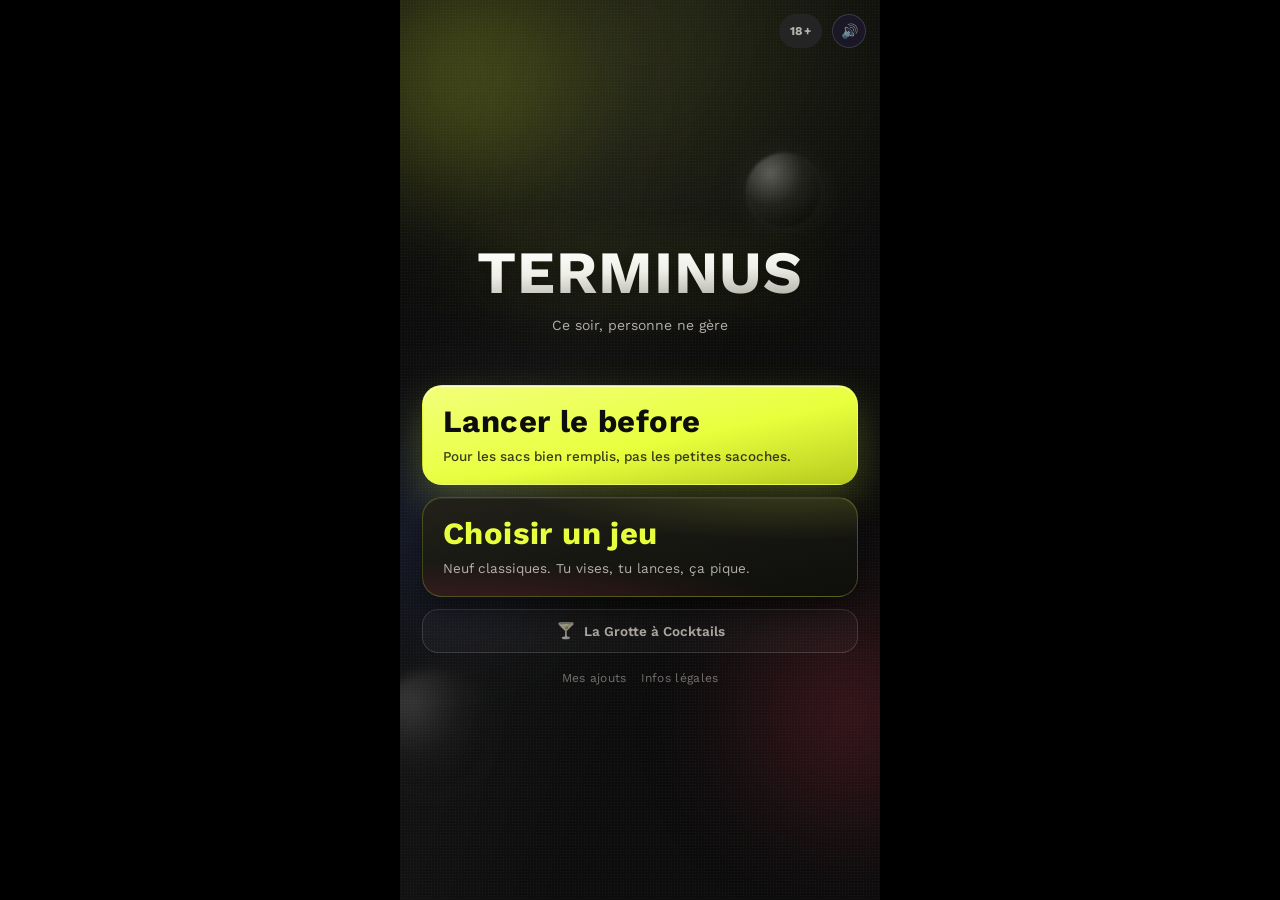
==== commit ae0cb373: "Renommage définitif en Terminus, nouvelle Grotte à Cocktails RENOMMAGE — « Soirée » ne subsistait qu" ====
--- a/index.html
+++ b/index.html
@@ -3,7 +3,7 @@
 <head>
 <meta charset="UTF-8">
 <meta name="viewport" content="width=device-width, initial-scale=1.0, maximum-scale=1.0, user-scalable=no, viewport-fit=cover">
-<title>Soirée</title>
+<title>Terminus</title>
 <link rel="manifest" href="manifest.json">
 <meta name="theme-color" content="#0D0D0D">
 <link rel="apple-touch-icon" href="icons/icon-192.png">
@@ -16,7 +16,7 @@
      dans une fenêtre Safari avec sa barre d'adresse, au lieu du plein écran. -->
 <meta name="apple-mobile-web-app-capable" content="yes">
 <meta name="apple-mobile-web-app-status-bar-style" content="black-translucent">
-<meta name="apple-mobile-web-app-title" content="Soirée">
+<meta name="apple-mobile-web-app-title" content="Terminus">
 <!-- Polices auto-hébergées (voir css/fonts.css) : une PWA doit garder sa typographie
      hors connexion, et les requêtes vers fonts.googleapis.com échouaient hors ligne. -->
 <link rel="preload" href="fonts/work-sans-latin.woff2" as="font" type="font/woff2" crossorigin>
@@ -33,6 +33,7 @@
 <link rel="stylesheet" href="css/games/pof.css">
 <link rel="stylesheet" href="css/games/underdicateur.css">
 <link rel="stylesheet" href="css/games/pilliers.css">
+<link rel="stylesheet" href="css/cocktails.css">
 </head>
 <body>
 <div id="frame">
@@ -84,6 +85,12 @@
           <span class="entry-name">Choisir un jeu</span>
           <span class="entry-tag">Neuf classiques. Tu vises, tu lances, ça pique.</span>
         </button>
+        <!-- Bonus discret : n'aide en rien à jouer, donc plus petit et plus bas que les
+             deux vraies entrées. -->
+        <button class="entry-cocktails" onclick="openCocktailsScreen()">
+          <span class="entry-cocktails-glass">🍸</span>
+          <span>La Grotte à Cocktails</span>
+        </button>
         <div class="home-links">
           <span onclick="openCustomScreen()">Mes ajouts</span>
           <span onclick="openLegalScreen()">Infos l&eacute;gales</span>
@@ -229,7 +236,7 @@
       <div class="game-topbar-row">
         <button class="top-btn" onclick="goTo('games-list')">&larr; Retour aux jeux</button>
         <div class="game-topbar-right">
-          <button class="top-btn" onclick="openGamePlayers('palmier')">Joueurs</button>
+          <button class="top-btn" onclick="openGamePlayers('palmier')">Ajout joueur</button>
           <button class="top-btn icon-only" onclick="showRulesOverlay('palmier')" aria-label="Règles">?</button>
         </div>
       </div>
@@ -252,7 +259,7 @@
       <div class="game-topbar-row">
         <button class="top-btn" onclick="goTo('games-list')">&larr; Retour aux jeux</button>
         <div class="game-topbar-right">
-          <button class="top-btn" onclick="openGamePlayers('bus')">Joueurs</button>
+          <button class="top-btn" onclick="openGamePlayers('bus')">Ajout joueur</button>
           <button class="top-btn icon-only" onclick="showRulesOverlay('bus')" aria-label="Règles">?</button>
         </div>
       </div>
@@ -271,7 +278,7 @@
       <div class="game-topbar-row">
         <button class="top-btn" onclick="goTo('games-list')">&larr; Retour aux jeux</button>
         <div class="game-topbar-right">
-          <button class="top-btn" onclick="openGamePlayers('cible')">Joueurs</button>
+          <button class="top-btn" onclick="openGamePlayers('cible')">Ajout joueur</button>
           <button class="top-btn icon-only" onclick="showRulesOverlay('cible')" aria-label="Règles">?</button>
         </div>
       </div>
@@ -290,7 +297,7 @@
       <div class="game-topbar-row">
         <button class="top-btn" onclick="goTo('games-list')">&larr; Retour aux jeux</button>
         <div class="game-topbar-right">
-          <button class="top-btn" onclick="openGamePlayers('purple')">Joueurs</button>
+          <button class="top-btn" onclick="openGamePlayers('purple')">Ajout joueur</button>
           <button class="top-btn icon-only" onclick="showRulesOverlay('purple')" aria-label="Règles">?</button>
         </div>
       </div>
@@ -323,7 +330,7 @@
       <div class="game-topbar-row">
         <button class="top-btn" onclick="goTo('games-list')">&larr; Retour aux jeux</button>
         <div class="game-topbar-right">
-          <button class="top-btn" onclick="openGamePlayers('pmu')">Joueurs</button>
+          <button class="top-btn" onclick="openGamePlayers('pmu')">Ajout joueur</button>
           <button class="top-btn icon-only" onclick="showRulesOverlay('pmu')" aria-label="Règles">?</button>
         </div>
       </div>
@@ -355,7 +362,7 @@
       <div class="game-topbar-row">
         <button class="top-btn" onclick="goTo('games-list')">&larr; Retour aux jeux</button>
         <div class="game-topbar-right">
-          <button class="top-btn" onclick="openGamePlayers('pof')">Joueurs</button>
+          <button class="top-btn" onclick="openGamePlayers('pof')">Ajout joueur</button>
           <button class="top-btn icon-only" onclick="showRulesOverlay('pof')" aria-label="Règles">?</button>
         </div>
       </div>
@@ -374,7 +381,7 @@
       <div class="game-topbar-row">
         <button class="top-btn" onclick="goTo('games-list')">&larr; Retour aux jeux</button>
         <div class="game-topbar-right">
-          <button class="top-btn" onclick="openGamePlayers('des')">Joueurs</button>
+          <button class="top-btn" onclick="openGamePlayers('des')">Ajout joueur</button>
           <button class="top-btn icon-only" onclick="showRulesOverlay('des')" aria-label="Règles">?</button>
         </div>
       </div>
@@ -390,7 +397,7 @@
       <div class="game-topbar-row">
         <button class="top-btn" onclick="goTo('games-list')">&larr; Retour aux jeux</button>
         <div class="game-topbar-right">
-          <button class="top-btn" onclick="openGamePlayers('und')">Joueurs</button>
+          <button class="top-btn" onclick="openGamePlayers('und')">Ajout joueur</button>
           <button class="top-btn icon-only" onclick="showRulesOverlay('underdicateur')" aria-label="Règles">?</button>
         </div>
       </div>
@@ -409,7 +416,7 @@
       <div class="game-topbar-row">
         <button class="top-btn" onclick="goTo('games-list')">&larr; Retour aux jeux</button>
         <div class="game-topbar-right">
-          <button class="top-btn" onclick="openGamePlayers('pilliers')">Joueurs</button>
+          <button class="top-btn" onclick="openGamePlayers('pilliers')">Ajout joueur</button>
           <button class="top-btn icon-only" onclick="showRulesOverlay('pilliers')" aria-label="Règles">?</button>
         </div>
       </div>
@@ -486,6 +493,48 @@
     <div id="custom-challenges-list" class="chips" style="flex-direction:column;"></div>
   </div>
 
+  <!-- La Grotte à Cocktails : espace bonus, indépendant du before et des jeux (voir
+       js/core/cocktails.js). Deux onglets, six tuiles chacun. -->
+  <div class="screen scroll-screen" id="screen-cocktails">
+    <div class="topnav"><div class="back-link" onclick="goTo('home')">← Accueil</div></div>
+    <h2 style="font-size:22px; margin-bottom:4px;">La Grotte à Cocktails</h2>
+    <div class="step-sub" style="margin-bottom:16px;">Six recettes, une variante différente à chaque visite.</div>
+    <div class="cocktail-tabs">
+      <button class="cocktail-tab selected" data-tab="cocktails" onclick="setCocktailTab('cocktails')">Cocktails</button>
+      <button class="cocktail-tab" data-tab="mocktails" onclick="setCocktailTab('mocktails')">Mocktails</button>
+    </div>
+    <div id="cocktail-grid" class="cocktail-grid"></div>
+  </div>
+
+  <!-- Fiche d'un cocktail : même panneau coulissant que les règles/joueurs. -->
+  <div id="cocktail-sheet" class="rules-sheet" onclick="closeCocktailSheet()">
+    <div class="rules-sheet-panel" onclick="event.stopPropagation()">
+      <div class="rules-sheet-grab"></div>
+      <div class="cocktail-sheet-head">
+        <span class="cocktail-sheet-glass" id="cocktail-sheet-glass"></span>
+        <div>
+          <div class="rules-sheet-title" id="cocktail-sheet-name" style="margin-bottom:2px;"></div>
+          <span class="cocktail-sheet-tier" id="cocktail-sheet-tier"></span>
+        </div>
+      </div>
+      <div class="cocktail-sheet-label">Base</div>
+      <div class="cocktail-sheet-text" id="cocktail-sheet-base"></div>
+      <div class="cocktail-sheet-label">Garniture</div>
+      <div class="cocktail-sheet-text" id="cocktail-sheet-garnish"></div>
+      <div class="cocktail-sheet-twist" id="cocktail-sheet-twist"></div>
+      <button class="btn btn-primary" style="margin-top:16px;" onclick="closeCocktailSheet()">Fermer</button>
+    </div>
+  </div>
+
+  <!-- La blague des mocktails : n'importe quelle tuile de l'onglet Mocktails y mène. -->
+  <div id="mocktail-troll-overlay" class="rules-overlay hidden" onclick="closeMocktailTroll()">
+    <div class="rules-modal mocktail-troll-modal" onclick="event.stopPropagation()">
+      <div class="mocktail-troll-badge">🚫🍹</div>
+      <p class="mocktail-troll-text" id="mocktail-troll-text"></p>
+      <button class="btn btn-primary" onclick="closeMocktailTroll()">Bon, d&rsquo;accord</button>
+    </div>
+  </div>
+
   <!-- Rules Overlay -->
   <div id="rules-overlay" class="rules-overlay hidden" onclick="closeRulesOverlay()">
     <div class="rules-modal" onclick="event.stopPropagation()">
@@ -554,6 +603,7 @@
 <script src="js/data/game-art.js"></script>
 <script src="js/data/game-posters.js"></script>
 <script src="js/data/underdicateur-words.js"></script>
+<script src="js/data/cocktails.js"></script>
 <script src="js/core/state.js"></script>
 <script src="js/core/audio.js"></script>
 <script src="js/core/confetti.js"></script>
@@ -567,6 +617,7 @@
 <script src="js/core/persistence.js"></script>
 <script src="js/core/display-mode.js"></script>
 <script src="js/core/legal.js"></script>
+<script src="js/core/cocktails.js"></script>
 <script src="js/lib/qrcode.js"></script>
 <script src="js/core/share.js"></script>
 <script src="js/core/recap-card.js"></script>
--- a/css/app.css
+++ b/css/app.css
@@ -97,7 +97,9 @@
 /* --- BIBLIOTHÈQUE : scène de présentation pleine largeur ---------------------------
    Plus de grand panneau coloré : l'objet est posé sur le fond de l'app, éclairé par un
    halo dont la teinte vient du jeu. Le texte et le bouton sont hiérarchisés dessous. */
-.games-scene{display:flex; gap:0; overflow-x:auto; scroll-snap-type:x mandatory; -webkit-overflow-scrolling:touch; scrollbar-width:none; margin:0 -24px;}
+.games-scene{display:flex; gap:0; flex-shrink:0; overflow-x:auto;
+  scroll-snap-type:x mandatory; -webkit-overflow-scrolling:touch; scrollbar-width:none;
+  margin:0 -24px;}
 .games-scene::-webkit-scrollbar{display:none;}
 .game-stage{flex:0 0 100%; scroll-snap-align:center; display:flex; flex-direction:column; align-items:center; text-align:center; padding:4px 30px 0; background:none; border:none; border-radius:0; cursor:pointer;}
 
@@ -296,7 +298,8 @@
    en pixels fixes (le cercle du Palmier fait 186 px) : on les met à l'échelle dans un
    cadre de taille connue plutôt que de les laisser déborder, et le cadre porte le halo
    teinté du jeu — on reconnaît la fiche qu'on vient de voir. */
-.games-index{display:grid; grid-template-columns:repeat(3, 1fr); gap:10px;}
+.games-index{display:grid; grid-template-columns:repeat(3, 1fr); gap:10px;
+  margin-bottom:calc(64px + env(safe-area-inset-bottom));}
 .games-tile{min-width:0; display:flex; flex-direction:column; align-items:center; gap:7px; padding:0 0 9px;
   border:1px solid var(--line); border-radius:16px; cursor:pointer;
   background:linear-gradient(160deg, rgba(255,255,255,0.05), rgba(255,255,255,0.015));
@@ -310,9 +313,10 @@
 .games-tile-poster{position:absolute; top:50%; left:50%; z-index:1;
   display:flex; align-items:center; justify-content:center;
   transform:translate(-50%, -50%) scale(0.34); transform-origin:center;}
-.games-tile-name{font-family:'Display', sans-serif; font-size:12px; line-height:1.1;
-  color:var(--text); letter-spacing:0.2px; text-align:center; padding:0 6px;
-  overflow-wrap:anywhere;}
+.games-tile-name{font-family:'Display', sans-serif; font-weight:700; font-size:11.5px;
+  line-height:1.15; color:var(--text); letter-spacing:-0.02em; text-align:center;
+  padding:0 4px; white-space:nowrap; overflow:hidden; text-overflow:ellipsis;
+  max-width:100%;}
 @media (max-width: 340px){ .games-index{grid-template-columns:repeat(2, 1fr);} }
 
 /* Sur écran large, on recompose (objet à gauche, texte à droite) plutôt que d'étirer
--- a/css/cocktails.css
+++ b/css/cocktails.css
@@ -0,0 +1,75 @@
+/* ===================================================================================
+   LA GROTTE À COCKTAILS
+   -----------------------------------------------------------------------------------
+   Un bonus, pas une troisième entrée : plus petit et plus bas que « Lancer le before »
+   et « Choisir un jeu », pour qu'on ne le confonde jamais avec un vrai point de départ.
+   =================================================================================== */
+
+/* Le bouton d'accueil : une pilule sombre et discrète, pas une carte. */
+.entry-cocktails{width:100%; display:flex; align-items:center; justify-content:center;
+  gap:8px; padding:13px 18px; margin-top:2px; margin-bottom:12px;
+  border:1px solid var(--line); border-radius:16px; background:rgba(255,255,255,0.03);
+  color:var(--text-dim); font-family:'Work Sans', sans-serif; font-size:13.5px;
+  font-weight:600; cursor:pointer;
+  transition:transform .12s cubic-bezier(.34,1.56,.64,1), border-color .15s ease;}
+.entry-cocktails:active{transform:scale(0.97); border-color:rgba(232,255,61,0.3);}
+.entry-cocktails-glass{font-size:16px; line-height:1;}
+
+/* --- LES ONGLETS -------------------------------------------------------------------- */
+.cocktail-tabs{display:flex; gap:8px; margin-bottom:16px;}
+.cocktail-tab{flex:1 1 0; padding:11px; border-radius:13px; border:1px solid var(--line);
+  background:rgba(255,255,255,0.03); color:var(--text-dim);
+  font-family:'Display', sans-serif; font-weight:700; font-size:13.5px; cursor:pointer;
+  transition:background .15s ease, color .15s ease, border-color .15s ease;}
+.cocktail-tab.selected{background:var(--accent); color:var(--ink-on-light); border-color:transparent;}
+
+/* --- LA MOSAÏQUE ---------------------------------------------------------------------
+   Même langage visuel que la mosaïque des jeux (js/core/navigation.js) : un cadre
+   éclairé par un halo teinté derrière l'objet, le nom en dessous, rien d'autre. */
+.cocktail-grid{display:grid; grid-template-columns:repeat(3, 1fr); gap:10px;
+  margin-bottom:calc(32px + env(safe-area-inset-bottom));}
+.cocktail-tile{min-width:0; display:flex; flex-direction:column; align-items:center; gap:7px;
+  padding:0 0 9px; border:1px solid var(--line); border-radius:16px; cursor:pointer;
+  background:linear-gradient(160deg, rgba(255,255,255,0.05), rgba(255,255,255,0.015));
+  box-shadow:0 1px 0 rgba(255,255,255,0.05) inset, 0 6px 16px rgba(0,0,0,0.4);
+  transition:transform .14s cubic-bezier(.34,1.56,.64,1), border-color .15s ease;}
+.cocktail-tile:active{transform:scale(0.95); border-color:color-mix(in srgb, var(--tier-color, var(--accent)) 45%, transparent);}
+.cocktail-tile-art{position:relative; width:100%; height:76px; overflow:hidden;
+  border-radius:15px 15px 0 0; display:flex; align-items:center; justify-content:center;}
+.cocktail-tile-art::before{content:''; position:absolute; inset:0;
+  background:var(--tier-color, var(--accent)); opacity:0.14; filter:blur(18px);}
+.cocktail-tile-glass{position:relative; z-index:1; font-size:34px; line-height:1;
+  filter:drop-shadow(0 4px 10px rgba(0,0,0,0.5));}
+.cocktail-tile-name{font-family:'Display', sans-serif; font-weight:700; font-size:11.5px;
+  line-height:1.15; color:var(--text); letter-spacing:-0.02em; text-align:center;
+  padding:0 4px; white-space:nowrap; overflow:hidden; text-overflow:ellipsis; max-width:100%;}
+/* Les mocktails n'ont pas de teinte de tier : un halo neutre, plus calme. */
+.cocktail-tile-mocktail .cocktail-tile-art::before{background:rgba(255,255,255,0.5); opacity:0.08;}
+
+@media (max-width: 340px){ .cocktail-grid{grid-template-columns:repeat(2, 1fr);} }
+
+/* --- LA FICHE D'UN COCKTAIL ----------------------------------------------------------
+   Même panneau coulissant que les règles et le panneau des joueurs (.rules-sheet). */
+.cocktail-sheet-head{display:flex; align-items:center; gap:14px; margin-bottom:16px;}
+.cocktail-sheet-glass{font-size:40px; line-height:1;
+  filter:drop-shadow(0 4px 10px rgba(0,0,0,0.5));}
+.cocktail-sheet-tier{font-size:10.5px; letter-spacing:2px; text-transform:uppercase;
+  font-weight:700;}
+.cocktail-sheet-label{font-size:10px; letter-spacing:2px; text-transform:uppercase;
+  color:var(--text-faint); margin:14px 0 4px;}
+.cocktail-sheet-label:first-of-type{margin-top:0;}
+.cocktail-sheet-text{font-size:14px; line-height:1.45; color:var(--text-dim);}
+/* La variante du jour : posée à part, dans un encart, pour qu'on comprenne que c'est
+   ce qui change à chaque visite et pas une troisième ligne de recette figée. */
+.cocktail-sheet-twist{margin-top:16px; padding:12px 14px; border-radius:13px;
+  font-size:13px; line-height:1.4; color:var(--text-dim); font-style:italic;
+  background:linear-gradient(158deg, rgba(232,255,61,0.10), rgba(232,255,61,0.03));
+  box-shadow:0 0 0 1px rgba(232,255,61,0.18) inset;}
+
+/* --- LA BLAGUE DES MOCKTAILS -----------------------------------------------------------
+   Rose vif : la seule couleur secondaire de l'app, réservée aux Moments/Surprises. Un
+   troll bien senti EST une surprise — la convention tient. */
+.mocktail-troll-modal{text-align:center; border-color:rgba(255,59,92,0.35);
+  background:linear-gradient(165deg, rgba(255,59,92,0.10), var(--bg) 55%);}
+.mocktail-troll-badge{font-size:34px; line-height:1; margin-bottom:10px;}
+.mocktail-troll-text{font-size:14.5px; line-height:1.5; color:var(--text); margin:0 0 18px;}
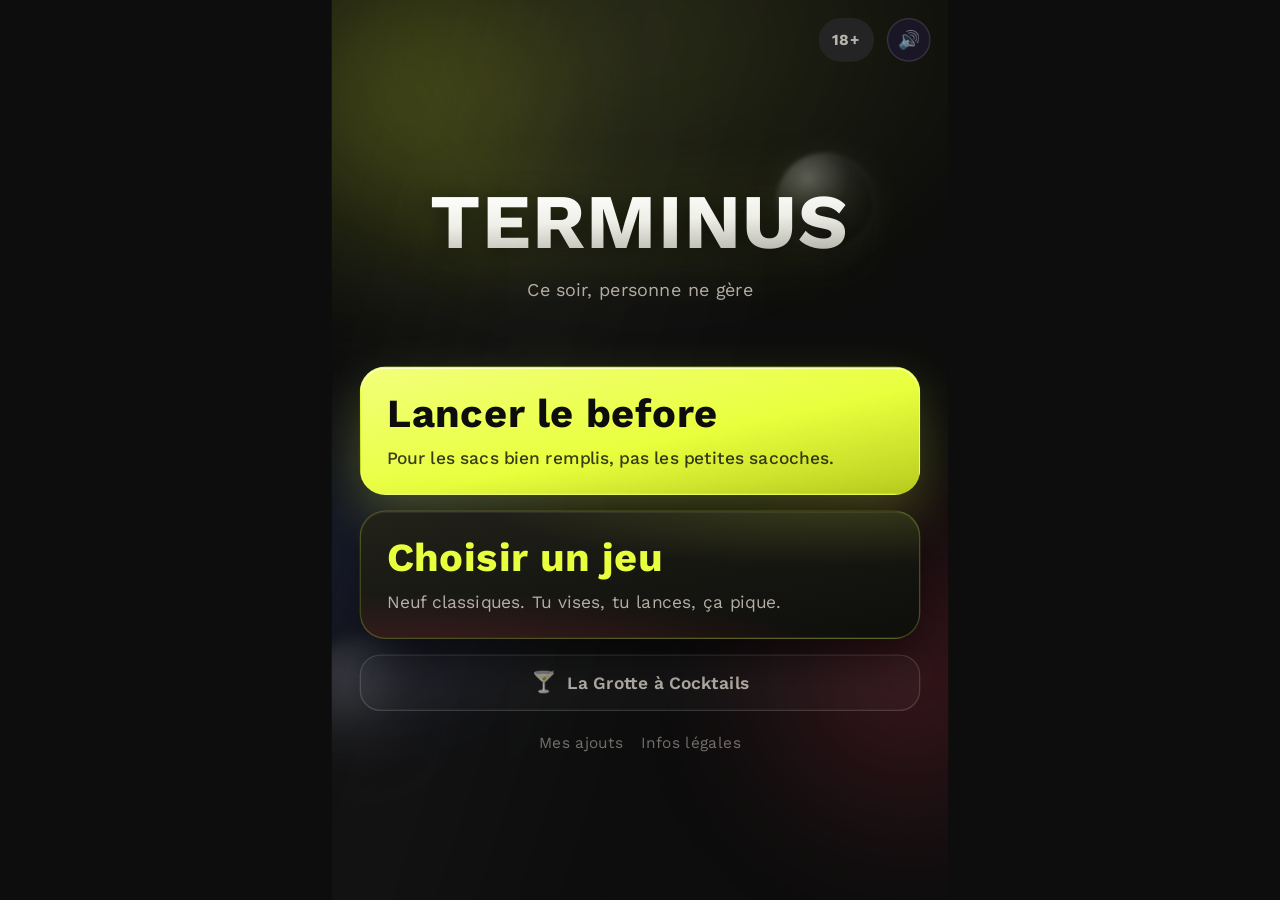
==== commit 81843918: "Réapplique le scaling desktop sur la nouvelle base "Terminus" La fusion de la branche claude/graciou" ====
--- a/index.html
+++ b/index.html
@@ -648,5 +648,19 @@
     navigator.serviceWorker.register('./sw.js').catch(()=>{});
   }
 </script>
+
+<script>
+  // Interface ordinateur (voir css/app.css, min-width:900px) : au-delà de ce seuil,
+  // #frame est agrandi et mis à l'échelle pour occuper l'écran en conservant ses
+  // proportions (boutons, textes, fond… tout suit) au lieu de rester une colonne
+  // étroite. --app-scale n'est utilisé que par la media query correspondante.
+  function fitFrameScale(){
+    const DESIGN_W = 480, DESIGN_H = 700, MAX_SCALE = 2.2;
+    const scale = Math.min(window.innerWidth / DESIGN_W, window.innerHeight / DESIGN_H, MAX_SCALE);
+    document.documentElement.style.setProperty('--app-scale', scale);
+  }
+  fitFrameScale();
+  window.addEventListener('resize', fitFrameScale);
+</script>
 </body>
 </html>
--- a/css/app.css
+++ b/css/app.css
@@ -1068,3 +1068,20 @@
 
 /* Au-delà de 8 joueurs les pastilles se resserrent plutôt que de déborder. */
 @media (max-width: 340px){ .name-rows{grid-template-columns:1fr;} }
+
+/* --- Interface ordinateur ----------------------------------------------------
+   Sous 900px de large, rien ne change : #frame occupe tout l'écran comme avant.
+   Au-dessus, plutôt qu'une colonne étroite perdue dans un fond noir, on agrandit
+   #frame lui-même (boutons, textes, fond : tout suit, puisque c'est un simple
+   transform:scale) pour qu'il remplisse l'écran en conservant ses proportions.
+   --app-scale est calculée en JS (voir index.html, fitFrameScale) à partir du
+   canevas de référence 480×700 et plafonnée pour ne pas devenir démesurée sur
+   un très grand écran ; elle n'est utilisée que par cette media query. */
+@media (min-width:900px){
+  html,body{ background:var(--bg); }
+  #frame{
+    width:480px; max-width:none; height:700px;
+    transform:scale(var(--app-scale, 1));
+    transform-origin:center center;
+  }
+}
